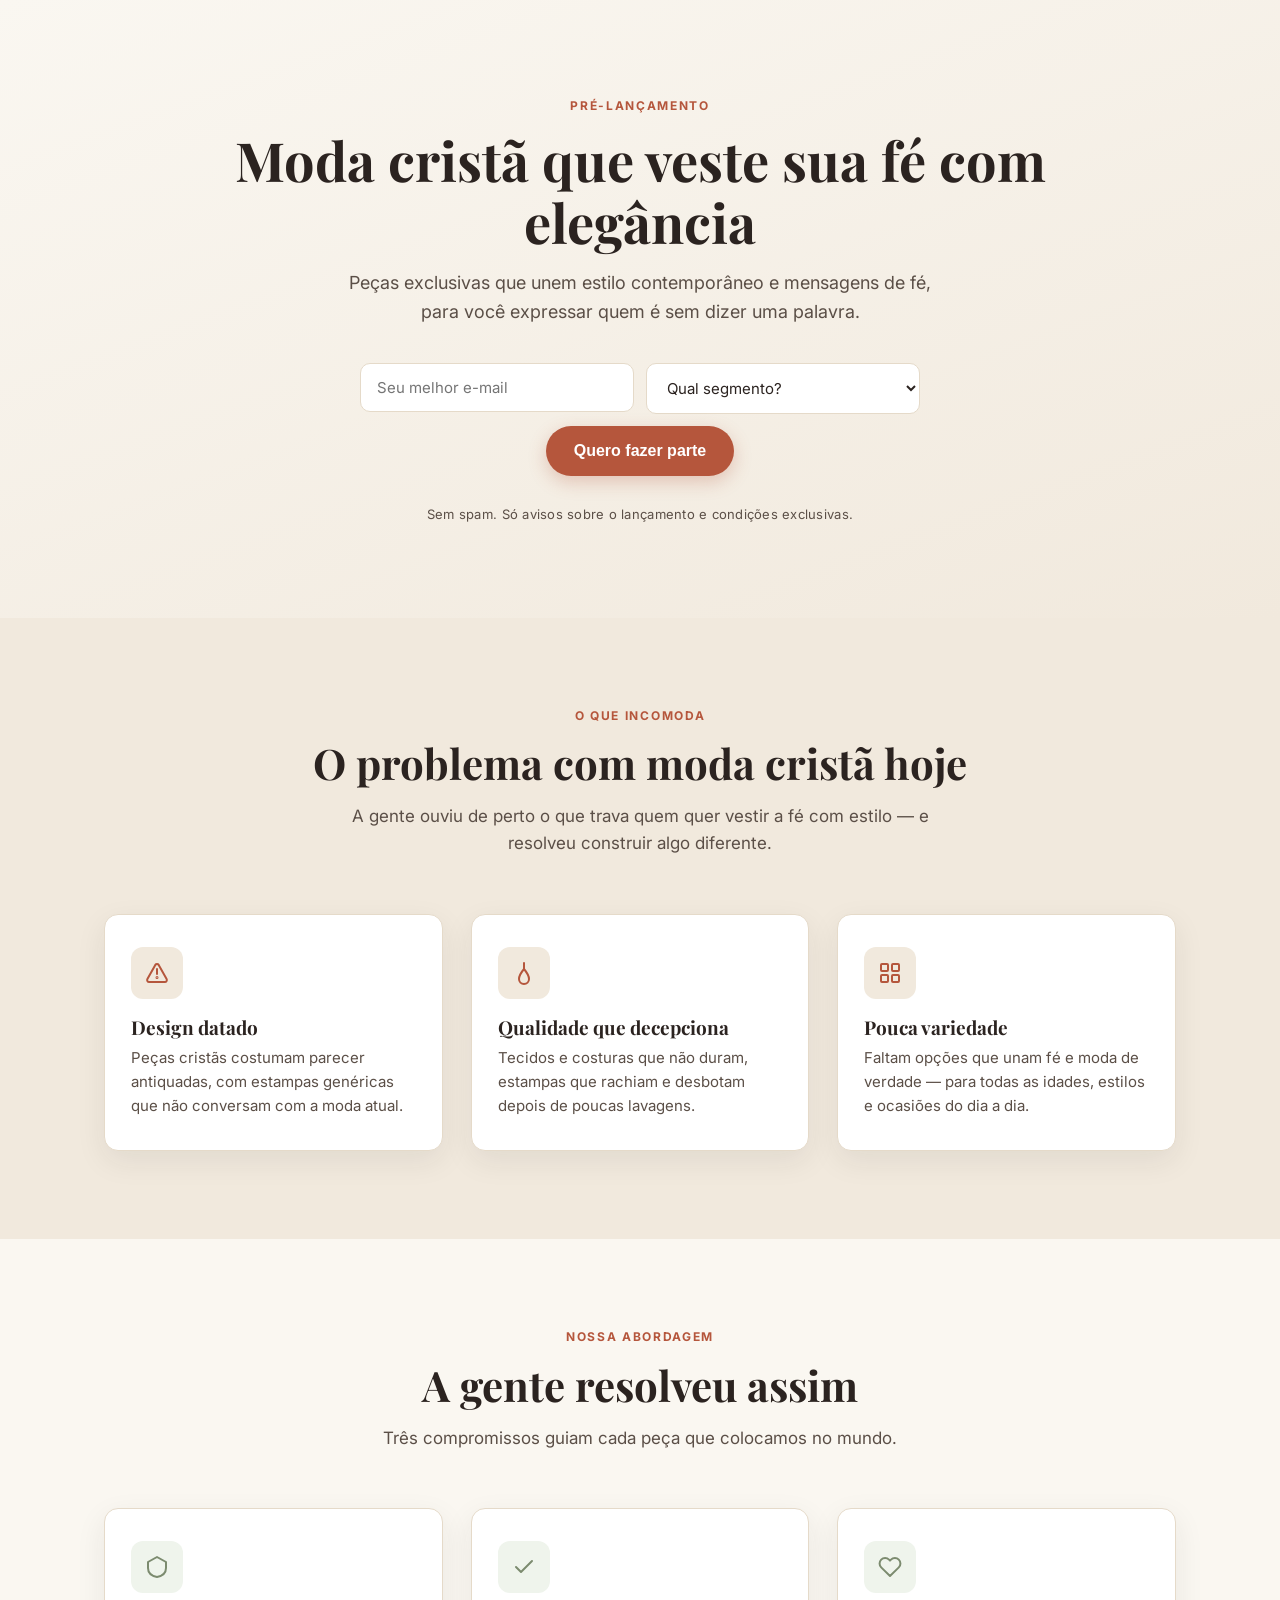
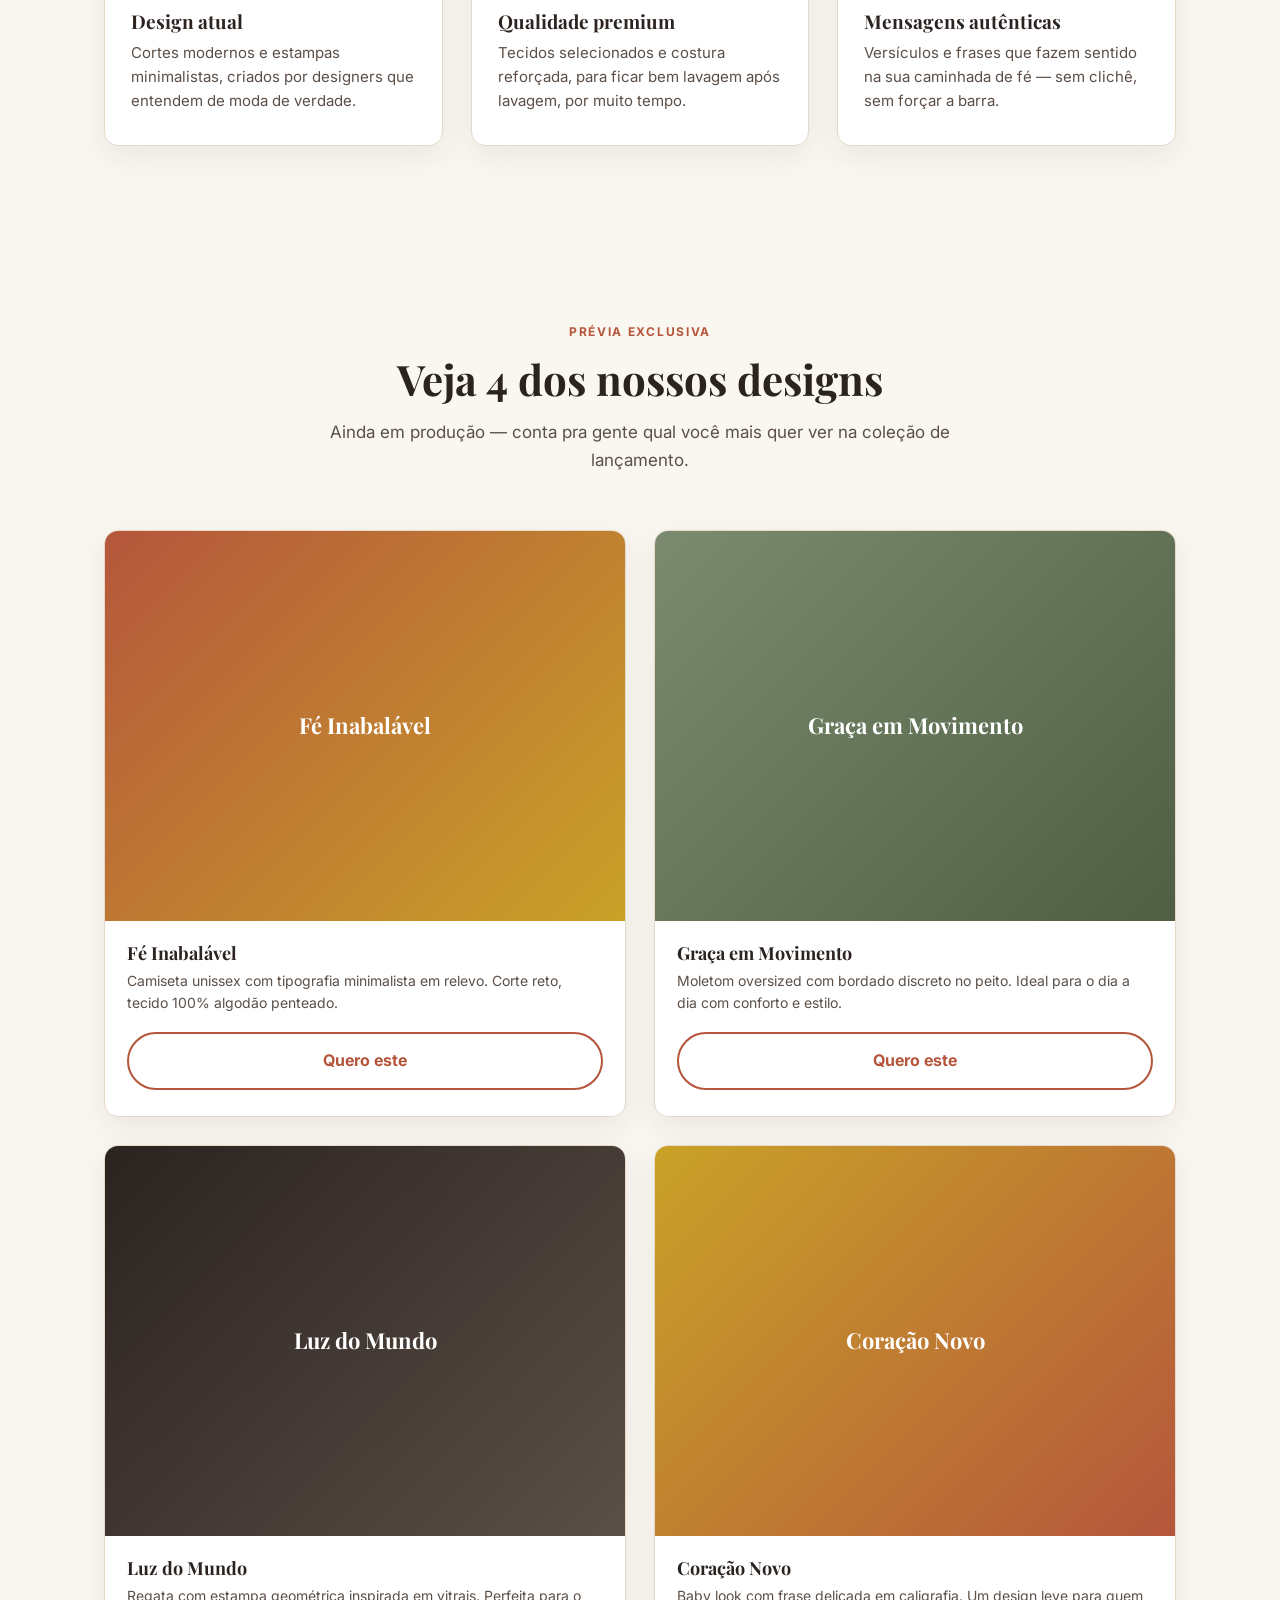
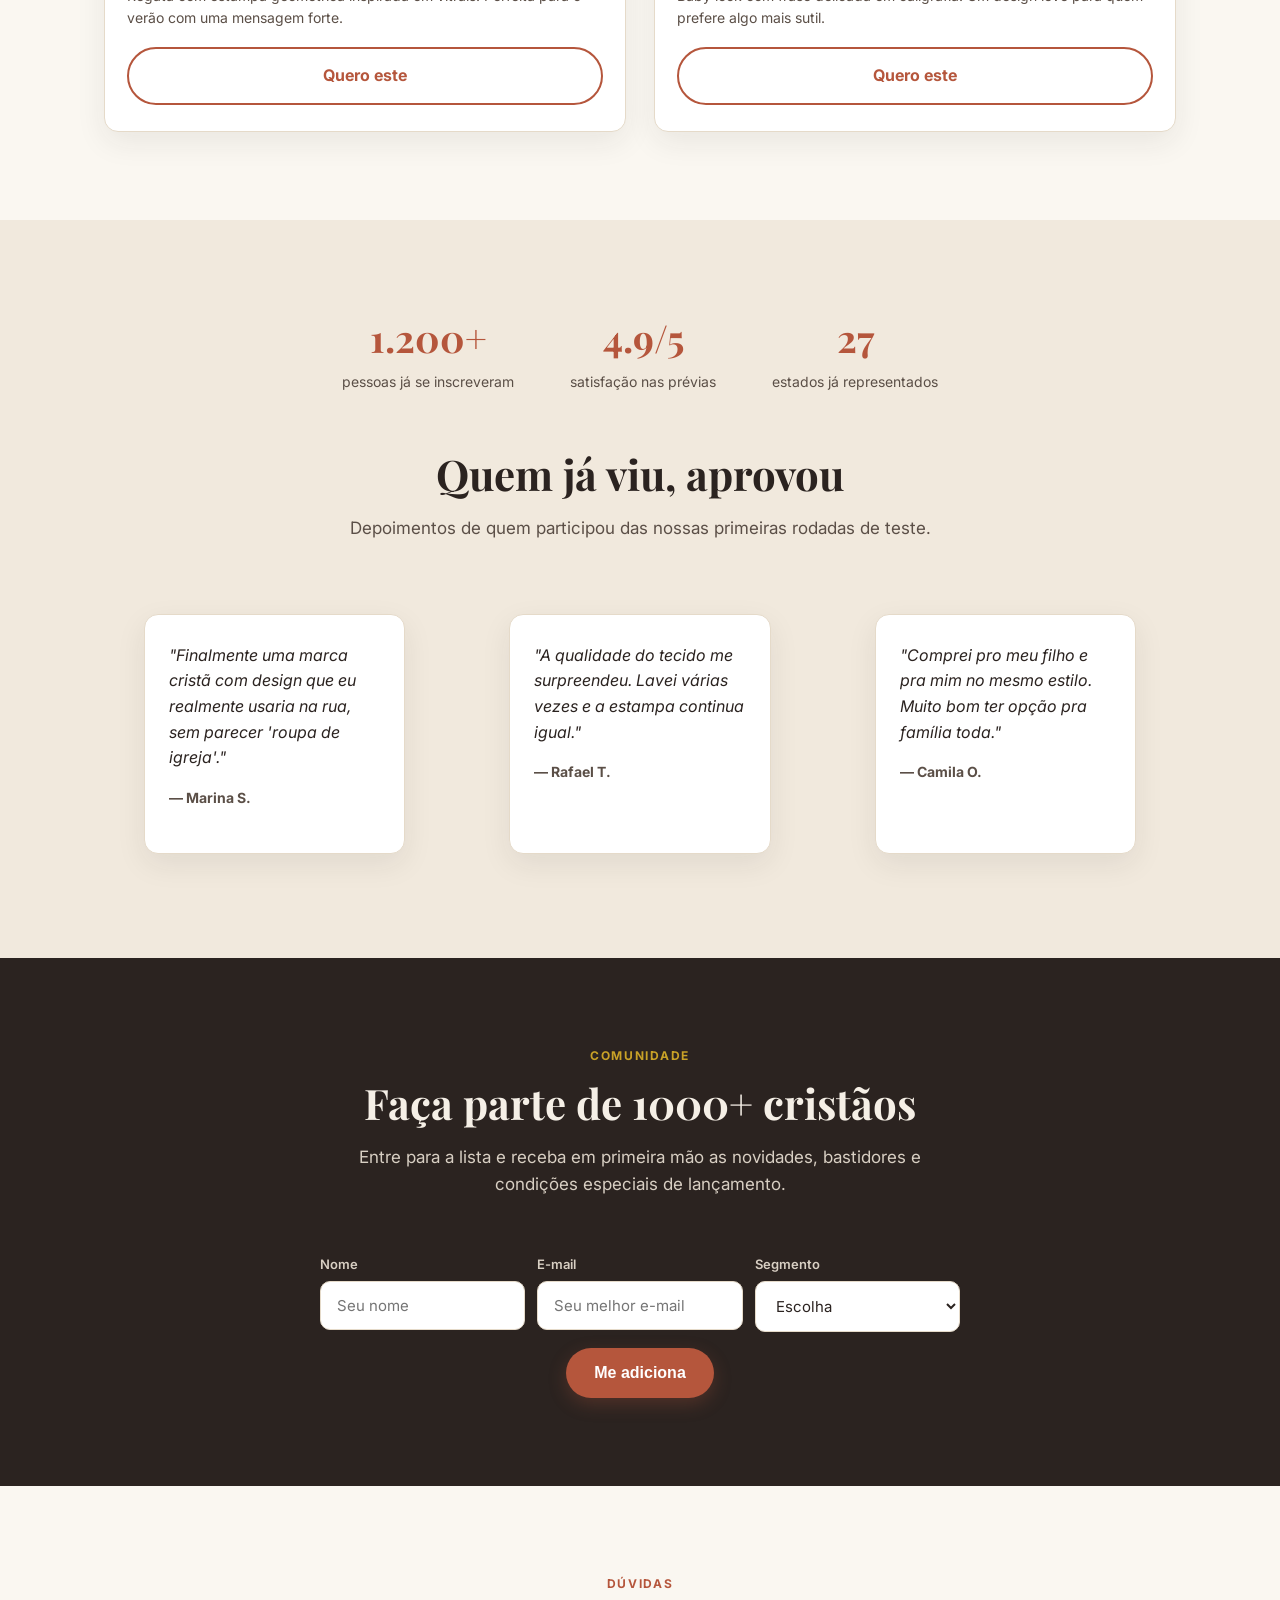
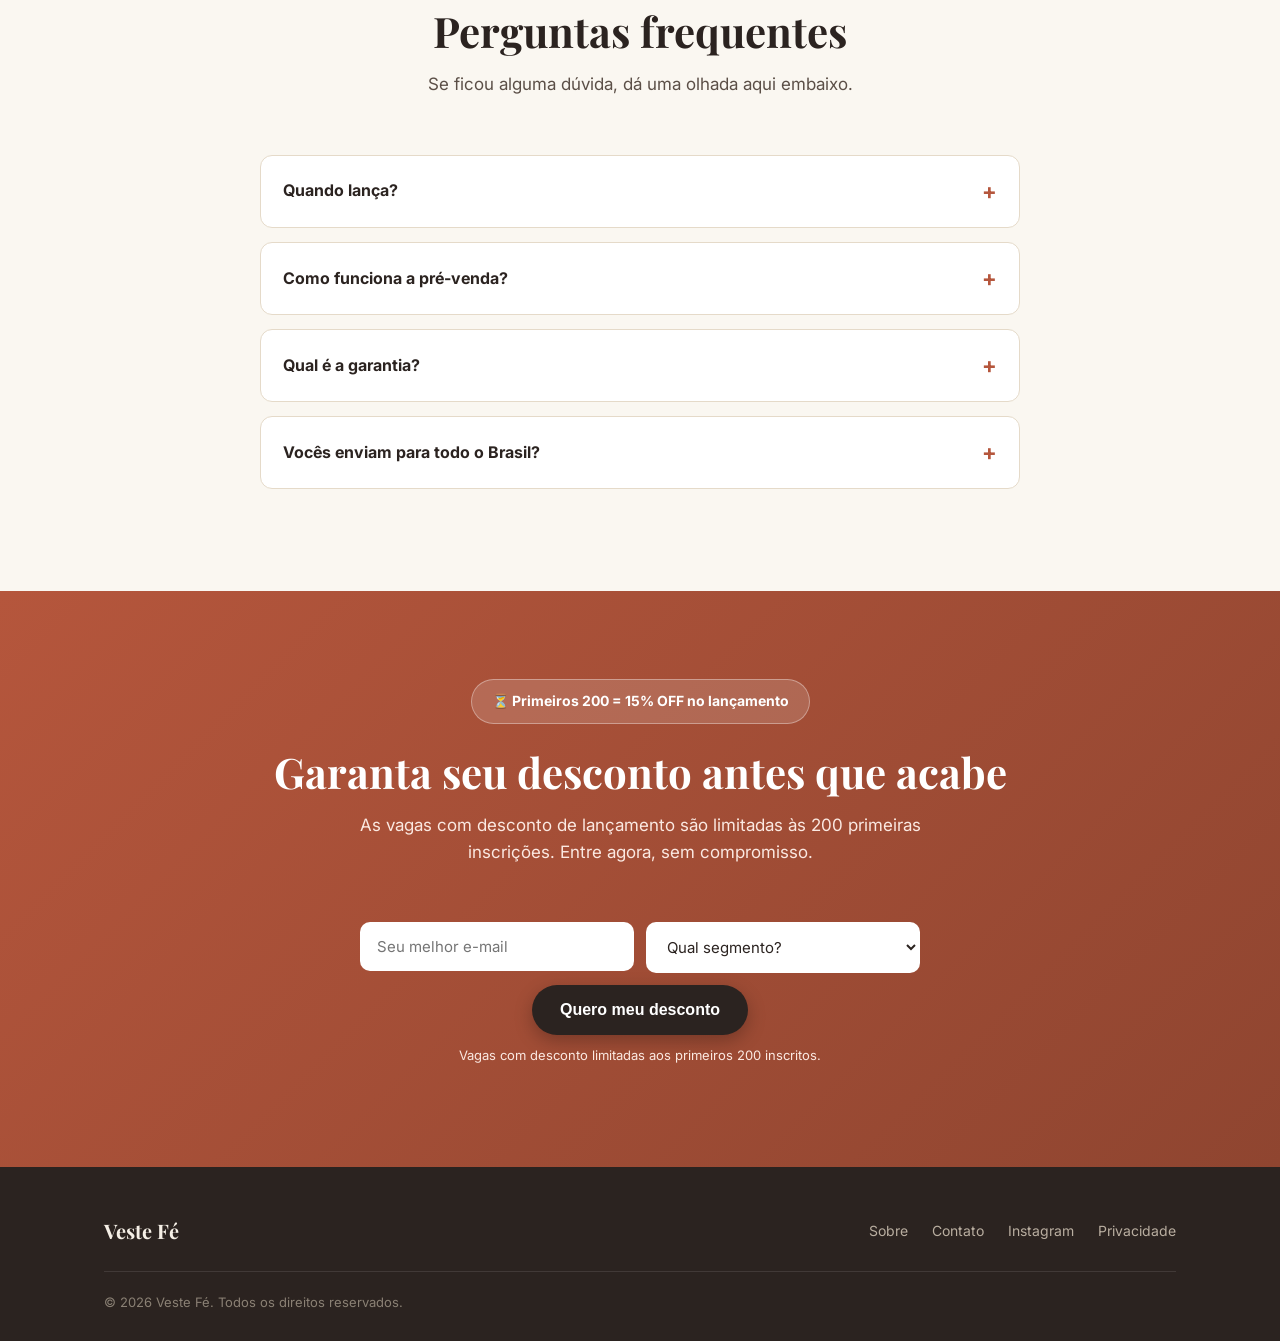
==== index.html @ 912d0153 "Add ecommerce landing page for Christian fashion brand Single-file HTML landing page (hero, problem/" ====
<!DOCTYPE html>
<html lang="pt-BR">
<head>
<meta charset="UTF-8">
<meta name="viewport" content="width=device-width, initial-scale=1.0">
<title>Veste Fé — Moda Cristã com Estilo</title>
<meta name="description" content="Peças exclusivas que unem estilo contemporâneo e mensagens de fé. Inscreva-se e ganhe 15% OFF no lançamento.">
<link rel="preconnect" href="https://fonts.googleapis.com">
<link rel="preconnect" href="https://fonts.gstatic.com" crossorigin>
<link href="https://fonts.googleapis.com/css2?family=Playfair+Display:wght@600;700;800&family=Inter:wght@400;500;600;700&display=swap" rel="stylesheet">
<style>
  :root{
    --color-bg:#FAF7F1;
    --color-bg-alt:#F1E9DD;
    --color-primary:#B5563C;
    --color-primary-dark:#8F4530;
    --color-dark:#2B2320;
    --color-dark-soft:#5B4F47;
    --color-gold:#C9A227;
    --color-sage:#7C8B6F;
    --color-white:#FFFFFF;
    --color-border:#E5DAC9;
    --font-heading:'Playfair Display', Georgia, serif;
    --font-body:'Inter', -apple-system, BlinkMacSystemFont, sans-serif;
    --radius:14px;
    --shadow:0 10px 30px rgba(43,35,32,0.08);
  }
  *{box-sizing:border-box;}
  html{scroll-behavior:smooth;}
  body{
    margin:0;
    font-family:var(--font-body);
    color:var(--color-dark);
    background:var(--color-bg);
    line-height:1.6;
    -webkit-font-smoothing:antialiased;
  }
  img{max-width:100%;display:block;}
  a{color:inherit;}
  .container{
    width:100%;
    max-width:1120px;
    margin:0 auto;
    padding:0 24px;
  }
  section{padding:88px 0;}
  h1,h2,h3{font-family:var(--font-heading);line-height:1.15;margin:0 0 16px;color:var(--color-dark);}
  h2{font-size:clamp(28px,4vw,42px);text-align:center;}
  .eyebrow{
    display:inline-block;
    text-transform:uppercase;
    letter-spacing:.14em;
    font-size:12px;
    font-weight:700;
    color:var(--color-primary);
    margin-bottom:14px;
  }
  .section-intro{
    max-width:640px;
    margin:0 auto 56px;
    text-align:center;
    color:var(--color-dark-soft);
    font-size:17px;
  }
  .btn{
    display:inline-flex;
    align-items:center;
    justify-content:center;
    gap:8px;
    background:var(--color-primary);
    color:var(--color-white);
    font-weight:700;
    font-size:16px;
    padding:16px 28px;
    border:none;
    border-radius:999px;
    cursor:pointer;
    text-decoration:none;
    transition:transform .15s ease, background .15s ease, box-shadow .15s ease;
    box-shadow:0 6px 18px rgba(181,86,60,.28);
  }
  .btn:hover{background:var(--color-primary-dark);transform:translateY(-1px);}
  .btn:focus-visible{outline:3px solid var(--color-gold);outline-offset:2px;}
  .btn-secondary{
    background:transparent;
    color:var(--color-primary);
    border:2px solid var(--color-primary);
    box-shadow:none;
    padding:14px 26px;
  }
  .btn-secondary:hover{background:var(--color-primary);color:#fff;}
  .btn-block{width:100%;}

  /* -------- Forms -------- */
  .stack-form{
    display:flex;
    flex-wrap:wrap;
    gap:12px;
    max-width:560px;
  }
  .stack-form.form-3{max-width:640px;}
  .field{
    flex:1 1 180px;
    display:flex;
    flex-direction:column;
    gap:6px;
    text-align:left;
  }
  label{font-size:13px;font-weight:600;color:var(--color-dark-soft);}
  input[type="email"],
  input[type="text"],
  select{
    width:100%;
    padding:14px 16px;
    border-radius:10px;
    border:1.5px solid var(--color-border);
    background:var(--color-white);
    font-family:var(--font-body);
    font-size:15px;
    color:var(--color-dark);
  }
  input:focus,select:focus{
    outline:none;
    border-color:var(--color-primary);
    box-shadow:0 0 0 3px rgba(181,86,60,.15);
  }
  .form-note{
    font-size:13px;
    color:var(--color-dark-soft);
    margin-top:10px;
  }
  .form-success{
    display:none;
    background:#EFF4EC;
    border:1.5px solid var(--color-sage);
    color:#3F5236;
    padding:16px 18px;
    border-radius:10px;
    font-weight:600;
  }
  .form-error{
    display:none;
    background:#FBEAEA;
    border:1.5px solid #C96B6B;
    color:#7A2E2E;
    padding:12px 16px;
    border-radius:10px;
    font-size:14px;
    margin-top:10px;
  }
  form.submitted .stack-form{display:none;}
  form.submitted .form-success{display:block;}

  /* -------- Hero -------- */
  .hero{
    background:linear-gradient(160deg,var(--color-bg) 0%,var(--color-bg-alt) 100%);
    padding:96px 0 80px;
    text-align:center;
  }
  .hero .eyebrow{display:block;}
  .hero h1{
    font-size:clamp(32px,5.5vw,54px);
    max-width:820px;
    margin-left:auto;
    margin-right:auto;
  }
  .hero p.sub{
    max-width:600px;
    margin:0 auto 36px;
    font-size:18px;
    color:var(--color-dark-soft);
  }
  .hero form{margin:0 auto;}
  .hero .stack-form{margin:0 auto;justify-content:center;}
  .hero-trust{
    margin-top:28px;
    font-size:13px;
    color:var(--color-dark-soft);
    letter-spacing:.02em;
  }

  /* -------- Problem / Solution cards -------- */
  .grid-3{
    display:grid;
    grid-template-columns:repeat(3,1fr);
    gap:28px;
  }
  .card{
    background:var(--color-white);
    border:1px solid var(--color-border);
    border-radius:var(--radius);
    padding:32px 26px;
    box-shadow:var(--shadow);
  }
  .card .icon{
    width:52px;height:52px;
    border-radius:12px;
    display:flex;align-items:center;justify-content:center;
    margin-bottom:18px;
    background:var(--color-bg-alt);
    color:var(--color-primary);
  }
  .solution .card .icon{background:#EFF4EC;color:var(--color-sage);}
  .card h3{font-size:19px;margin-bottom:8px;}
  .card p{margin:0;color:var(--color-dark-soft);font-size:15px;}
  .problem{background:var(--color-bg-alt);}

  /* -------- Design showcase -------- */
  .design-grid{
    display:grid;
    grid-template-columns:repeat(2,1fr);
    gap:28px;
  }
  .design-card{
    background:var(--color-white);
    border:1px solid var(--color-border);
    border-radius:var(--radius);
    overflow:hidden;
    box-shadow:var(--shadow);
    display:flex;
    flex-direction:column;
  }
  .design-thumb{
    aspect-ratio:4/3;
    display:flex;
    align-items:center;
    justify-content:center;
    background:linear-gradient(135deg,var(--color-primary) 0%,var(--color-gold) 100%);
    color:#fff;
    font-family:var(--font-heading);
    font-size:22px;
    font-weight:700;
    text-align:center;
    padding:20px;
  }
  .design-card:nth-child(2) .design-thumb{background:linear-gradient(135deg,var(--color-sage) 0%,#4E5F44 100%);}
  .design-card:nth-child(3) .design-thumb{background:linear-gradient(135deg,var(--color-dark) 0%,var(--color-dark-soft) 100%);}
  .design-card:nth-child(4) .design-thumb{background:linear-gradient(135deg,var(--color-gold) 0%,var(--color-primary) 100%);}
  .design-body{padding:22px 22px 26px;display:flex;flex-direction:column;flex:1;}
  .design-body h3{font-size:18px;margin-bottom:6px;}
  .design-body p{color:var(--color-dark-soft);font-size:14px;flex:1;margin:0 0 18px;}

  /* -------- Social proof -------- */
  .proof-stats{
    display:flex;
    justify-content:center;
    gap:56px;
    flex-wrap:wrap;
    margin-bottom:56px;
    text-align:center;
  }
  .proof-stats .stat-num{
    font-family:var(--font-heading);
    font-size:38px;
    font-weight:700;
    color:var(--color-primary);
    display:block;
  }
  .proof-stats .stat-label{font-size:14px;color:var(--color-dark-soft);}
  .testimonials{
    display:grid;
    grid-template-columns:repeat(3,1fr);
    gap:24px;
  }
  .testimonial{
    background:var(--color-white);
    border:1px solid var(--color-border);
    border-radius:var(--radius);
    padding:28px 24px;
    box-shadow:var(--shadow);
  }
  .testimonial p{font-style:italic;color:var(--color-dark);margin:0 0 16px;}
  .testimonial .author{font-size:14px;font-weight:700;color:var(--color-dark-soft);font-style:normal;}

  /* -------- Community CTA -------- */
  .community{
    background:var(--color-dark);
    color:#F5EFE6;
    text-align:center;
  }
  .community h2,.community .section-intro{color:#F5EFE6;}
  .community .section-intro{color:#D8CFC3;}
  .community label{color:#D8CFC3;}
  .community .form-note{color:#B9AEA0;}
  .community .stack-form{margin:0 auto;justify-content:center;}

  /* -------- FAQ -------- */
  .faq-list{max-width:760px;margin:0 auto;}
  details{
    background:var(--color-white);
    border:1px solid var(--color-border);
    border-radius:12px;
    padding:18px 22px;
    margin-bottom:14px;
  }
  summary{
    cursor:pointer;
    font-weight:700;
    font-size:16px;
    list-style:none;
    display:flex;
    justify-content:space-between;
    align-items:center;
  }
  summary::-webkit-details-marker{display:none;}
  summary::after{
    content:'+';
    font-size:22px;
    color:var(--color-primary);
    margin-left:12px;
  }
  details[open] summary::after{content:'–';}
  details p{margin:14px 0 0;color:var(--color-dark-soft);}

  /* -------- Final CTA -------- */
  .final-cta{
    background:linear-gradient(135deg,var(--color-primary) 0%,var(--color-primary-dark) 100%);
    color:#fff;
    text-align:center;
  }
  .final-cta h2{color:#fff;}
  .badge-urgency{
    display:inline-flex;
    align-items:center;
    gap:8px;
    background:rgba(255,255,255,.15);
    border:1px solid rgba(255,255,255,.35);
    padding:10px 20px;
    border-radius:999px;
    font-weight:700;
    font-size:14px;
    margin-bottom:24px;
  }
  .final-cta .section-intro{color:#FBE9E2;}
  .final-cta .stack-form{margin:0 auto;justify-content:center;}
  .final-cta label{color:#FBE9E2;}
  .final-cta input,.final-cta select{border:1.5px solid transparent;}
  .final-cta .btn{background:var(--color-dark);box-shadow:0 6px 18px rgba(0,0,0,.25);}
  .final-cta .btn:hover{background:#000;}
  .final-cta .form-note{color:#FBE9E2;}

  /* -------- Footer -------- */
  footer{
    background:var(--color-dark);
    color:#B9AEA0;
    padding:48px 0 28px;
    font-size:14px;
  }
  .footer-inner{
    display:flex;
    flex-wrap:wrap;
    justify-content:space-between;
    align-items:center;
    gap:20px;
    margin-bottom:24px;
  }
  .footer-brand{
    font-family:var(--font-heading);
    font-size:20px;
    font-weight:700;
    color:#F5EFE6;
  }
  .footer-links{
    display:flex;
    gap:24px;
    flex-wrap:wrap;
    list-style:none;
    padding:0;
    margin:0;
  }
  .footer-links a{text-decoration:none;color:#B9AEA0;}
  .footer-links a:hover{color:#F5EFE6;}
  .footer-bottom{
    border-top:1px solid rgba(255,255,255,.1);
    padding-top:20px;
    font-size:13px;
    color:#8A8074;
  }

  .visually-hidden{
    position:absolute;width:1px;height:1px;
    padding:0;margin:-1px;overflow:hidden;
    clip:rect(0,0,0,0);white-space:nowrap;border:0;
  }

  @media (max-width:860px){
    .grid-3{grid-template-columns:1fr;}
    .design-grid{grid-template-columns:1fr;}
    .testimonials{grid-template-columns:1fr;}
    .proof-stats{gap:32px;}
    section{padding:64px 0;}
    .footer-inner{flex-direction:column;align-items:flex-start;}
  }
  @media (max-width:480px){
    .hero{padding:72px 0 56px;}
    .stack-form{flex-direction:column;}
    .field{flex:1 1 100%;}
    .btn-block-mobile{width:100%;}
  }
</style>
</head>
<body>

<!-- ============ HERO ============ -->
<header class="hero">
  <div class="container">
    <span class="eyebrow">Pré-lançamento</span>
    <h1>Moda cristã que veste sua fé com elegância</h1>
    <p class="sub">Peças exclusivas que unem estilo contemporâneo e mensagens de fé, para você expressar quem é sem dizer uma palavra.</p>

    <form id="form-hero" class="signup-form" data-form-name="hero">
      <div class="stack-form">
        <div class="field">
          <label for="hero-email" class="visually-hidden">Seu melhor e-mail</label>
          <input id="hero-email" name="email" type="email" placeholder="Seu melhor e-mail" required autocomplete="email">
        </div>
        <div class="field">
          <label for="hero-segment" class="visually-hidden">Qual segmento te interessa?</label>
          <select id="hero-segment" name="segmento" required>
            <option value="" disabled selected>Qual segmento?</option>
            <option value="feminino">Feminino</option>
            <option value="masculino">Masculino</option>
            <option value="infantil">Infantil</option>
            <option value="unissex">Unissex</option>
          </select>
        </div>
        <button type="submit" class="btn">Quero fazer parte</button>
      </div>
      <div class="form-success" role="status">Prontinho! Você já está na lista. 🙏</div>
      <div class="form-error" role="alert">Não conseguimos enviar agora. Tenta de novo em instantes.</div>
    </form>
    <p class="hero-trust">Sem spam. Só avisos sobre o lançamento e condições exclusivas.</p>
  </div>
</header>

<!-- ============ PROBLEM ============ -->
<section class="problem" id="problema">
  <div class="container">
    <span class="eyebrow" style="display:block;text-align:center;">O que incomoda</span>
    <h2>O problema com moda cristã hoje</h2>
    <p class="section-intro">A gente ouviu de perto o que trava quem quer vestir a fé com estilo — e resolveu construir algo diferente.</p>

    <div class="grid-3">
      <div class="card">
        <div class="icon" aria-hidden="true">
          <svg width="24" height="24" viewBox="0 0 24 24" fill="none" stroke="currentColor" stroke-width="2" stroke-linecap="round"><path d="M12 8v5"/><circle cx="12" cy="16.5" r=".5"/><path d="M10.3 3.9 2.4 18a2 2 0 0 0 1.7 3h15.8a2 2 0 0 0 1.7-3L13.7 3.9a2 2 0 0 0-3.4 0Z"/></svg>
        </div>
        <h3>Design datado</h3>
        <p>Peças cristãs costumam parecer antiquadas, com estampas genéricas que não conversam com a moda atual.</p>
      </div>
      <div class="card">
        <div class="icon" aria-hidden="true">
          <svg width="24" height="24" viewBox="0 0 24 24" fill="none" stroke="currentColor" stroke-width="2" stroke-linecap="round"><path d="M12 2v6M12 8s5 6 5 10a5 5 0 0 1-10 0c0-4 5-10 5-10Z"/></svg>
        </div>
        <h3>Qualidade que decepciona</h3>
        <p>Tecidos e costuras que não duram, estampas que rachiam e desbotam depois de poucas lavagens.</p>
      </div>
      <div class="card">
        <div class="icon" aria-hidden="true">
          <svg width="24" height="24" viewBox="0 0 24 24" fill="none" stroke="currentColor" stroke-width="2" stroke-linecap="round"><rect x="3" y="3" width="7" height="7" rx="1"/><rect x="14" y="3" width="7" height="7" rx="1"/><rect x="3" y="14" width="7" height="7" rx="1"/><rect x="14" y="14" width="7" height="7" rx="1"/></svg>
        </div>
        <h3>Pouca variedade</h3>
        <p>Faltam opções que unam fé e moda de verdade — para todas as idades, estilos e ocasiões do dia a dia.</p>
      </div>
    </div>
  </div>
</section>

<!-- ============ SOLUTION ============ -->
<section class="solution" id="solucao">
  <div class="container">
    <span class="eyebrow" style="display:block;text-align:center;">Nossa abordagem</span>
    <h2>A gente resolveu assim</h2>
    <p class="section-intro">Três compromissos guiam cada peça que colocamos no mundo.</p>

    <div class="grid-3">
      <div class="card">
        <div class="icon" aria-hidden="true">
          <svg width="24" height="24" viewBox="0 0 24 24" fill="none" stroke="currentColor" stroke-width="2" stroke-linecap="round" stroke-linejoin="round"><path d="M12 2 3 7v6c0 5 4 8 9 9 5-1 9-4 9-9V7l-9-5Z"/></svg>
        </div>
        <h3>Design atual</h3>
        <p>Cortes modernos e estampas minimalistas, criados por designers que entendem de moda de verdade.</p>
      </div>
      <div class="card">
        <div class="icon" aria-hidden="true">
          <svg width="24" height="24" viewBox="0 0 24 24" fill="none" stroke="currentColor" stroke-width="2" stroke-linecap="round" stroke-linejoin="round"><path d="M20 6 9 17l-5-5"/></svg>
        </div>
        <h3>Qualidade premium</h3>
        <p>Tecidos selecionados e costura reforçada, para ficar bem lavagem após lavagem, por muito tempo.</p>
      </div>
      <div class="card">
        <div class="icon" aria-hidden="true">
          <svg width="24" height="24" viewBox="0 0 24 24" fill="none" stroke="currentColor" stroke-width="2" stroke-linecap="round" stroke-linejoin="round"><path d="M20.8 4.6a5.5 5.5 0 0 0-7.8 0L12 5.6l-1-1a5.5 5.5 0 1 0-7.8 7.8l1 1L12 21l7.8-7.6 1-1a5.5 5.5 0 0 0 0-7.8Z"/></svg>
        </div>
        <h3>Mensagens autênticas</h3>
        <p>Versículos e frases que fazem sentido na sua caminhada de fé — sem clichê, sem forçar a barra.</p>
      </div>
    </div>
  </div>
</section>

<!-- ============ DESIGN SHOWCASE ============ -->
<section id="designs">
  <div class="container">
    <span class="eyebrow" style="display:block;text-align:center;">Prévia exclusiva</span>
    <h2>Veja 4 dos nossos designs</h2>
    <p class="section-intro">Ainda em produção — conta pra gente qual você mais quer ver na coleção de lançamento.</p>

    <div class="design-grid">
      <article class="design-card">
        <div class="design-thumb" role="img" aria-label="Prévia do design Fé Inabalável, camiseta com tipografia minimalista">Fé Inabalável</div>
        <div class="design-body">
          <h3>Fé Inabalável</h3>
          <p>Camiseta unissex com tipografia minimalista em relevo. Corte reto, tecido 100% algodão penteado.</p>
          <a href="#final-cta" class="btn btn-secondary">Quero este</a>
        </div>
      </article>
      <article class="design-card">
        <div class="design-thumb" role="img" aria-label="Prévia do design Graça em Movimento, moletom com bordado discreto">Graça em Movimento</div>
        <div class="design-body">
          <h3>Graça em Movimento</h3>
          <p>Moletom oversized com bordado discreto no peito. Ideal para o dia a dia com conforto e estilo.</p>
          <a href="#final-cta" class="btn btn-secondary">Quero este</a>
        </div>
      </article>
      <article class="design-card">
        <div class="design-thumb" role="img" aria-label="Prévia do design Luz do Mundo, regata com estampa geométrica">Luz do Mundo</div>
        <div class="design-body">
          <h3>Luz do Mundo</h3>
          <p>Regata com estampa geométrica inspirada em vitrais. Perfeita para o verão com uma mensagem forte.</p>
          <a href="#final-cta" class="btn btn-secondary">Quero este</a>
        </div>
      </article>
      <article class="design-card">
        <div class="design-thumb" role="img" aria-label="Prévia do design Coração Novo, baby look com frase delicada">Coração Novo</div>
        <div class="design-body">
          <h3>Coração Novo</h3>
          <p>Baby look com frase delicada em caligrafia. Um design leve para quem prefere algo mais sutil.</p>
          <a href="#final-cta" class="btn btn-secondary">Quero este</a>
        </div>
      </article>
    </div>
  </div>
</section>

<!-- ============ SOCIAL PROOF ============ -->
<section class="problem" id="comunidade-prova">
  <div class="container">
    <div class="proof-stats">
      <div>
        <span class="stat-num">1.200+</span>
        <span class="stat-label">pessoas já se inscreveram</span>
      </div>
      <div>
        <span class="stat-num">4.9/5</span>
        <span class="stat-label">satisfação nas prévias</span>
      </div>
      <div>
        <span class="stat-num">27</span>
        <span class="stat-label">estados já representados</span>
      </div>
    </div>

    <h2>Quem já viu, aprovou</h2>
    <p class="section-intro">Depoimentos de quem participou das nossas primeiras rodadas de teste.</p>

    <div class="testimonials">
      <blockquote class="testimonial">
        <p>"Finalmente uma marca cristã com design que eu realmente usaria na rua, sem parecer 'roupa de igreja'."</p>
        <p class="author">— Marina S.</p>
      </blockquote>
      <blockquote class="testimonial">
        <p>"A qualidade do tecido me surpreendeu. Lavei várias vezes e a estampa continua igual."</p>
        <p class="author">— Rafael T.</p>
      </blockquote>
      <blockquote class="testimonial">
        <p>"Comprei pro meu filho e pra mim no mesmo estilo. Muito bom ter opção pra família toda."</p>
        <p class="author">— Camila O.</p>
      </blockquote>
    </div>
  </div>
</section>

<!-- ============ COMMUNITY CTA ============ -->
<section class="community" id="comunidade">
  <div class="container">
    <span class="eyebrow" style="color:var(--color-gold);display:block;">Comunidade</span>
    <h2>Faça parte de 1000+ cristãos</h2>
    <p class="section-intro">Entre para a lista e receba em primeira mão as novidades, bastidores e condições especiais de lançamento.</p>

    <form id="form-community" class="signup-form" data-form-name="community">
      <div class="stack-form form-3">
        <div class="field">
          <label for="community-name">Nome</label>
          <input id="community-name" name="nome" type="text" placeholder="Seu nome" required autocomplete="name">
        </div>
        <div class="field">
          <label for="community-email">E-mail</label>
          <input id="community-email" name="email" type="email" placeholder="Seu melhor e-mail" required autocomplete="email">
        </div>
        <div class="field">
          <label for="community-segment">Segmento</label>
          <select id="community-segment" name="segmento" required>
            <option value="" disabled selected>Escolha</option>
            <option value="feminino">Feminino</option>
            <option value="masculino">Masculino</option>
            <option value="infantil">Infantil</option>
            <option value="unissex">Unissex</option>
          </select>
        </div>
      </div>
      <div style="margin-top:16px;">
        <button type="submit" class="btn">Me adiciona</button>
      </div>
      <div class="form-success" role="status">Feito! Bem-vindo(a) à comunidade. 🙏</div>
      <div class="form-error" role="alert">Não conseguimos enviar agora. Tenta de novo em instantes.</div>
    </form>
  </div>
</section>

<!-- ============ FAQ ============ -->
<section id="faq">
  <div class="container">
    <span class="eyebrow" style="display:block;text-align:center;">Dúvidas</span>
    <h2>Perguntas frequentes</h2>
    <p class="section-intro">Se ficou alguma dúvida, dá uma olhada aqui embaixo.</p>

    <div class="faq-list">
      <details>
        <summary>Quando lança?</summary>
        <p>A primeira coleção lança em breve. Quem estiver na lista de e-mail recebe a data exata em primeira mão, antes de qualquer anúncio público.</p>
      </details>
      <details>
        <summary>Como funciona a pré-venda?</summary>
        <p>Ao se inscrever, você garante acesso antecipado ao catálogo completo e pode reservar sua peça antes do lançamento oficial, com condições exclusivas.</p>
      </details>
      <details>
        <summary>Qual é a garantia?</summary>
        <p>Se a peça chegar com qualquer defeito de fabricação ou não servir, trocamos ou devolvemos seu dinheiro em até 30 dias após o recebimento.</p>
      </details>
      <details>
        <summary>Vocês enviam para todo o Brasil?</summary>
        <p>Sim! O envio é para todo o território nacional. Os prazos e valores de frete serão exibidos no checkout, calculados pelo seu CEP.</p>
      </details>
    </div>
  </div>
</section>

<!-- ============ FINAL CTA + URGÊNCIA ============ -->
<section class="final-cta" id="final-cta">
  <div class="container">
    <span class="badge-urgency">⏳ Primeiros 200 = 15% OFF no lançamento</span>
    <h2>Garanta seu desconto antes que acabe</h2>
    <p class="section-intro">As vagas com desconto de lançamento são limitadas às 200 primeiras inscrições. Entre agora, sem compromisso.</p>

    <form id="form-final" class="signup-form" data-form-name="final">
      <div class="stack-form">
        <div class="field">
          <label for="final-email" class="visually-hidden">Seu melhor e-mail</label>
          <input id="final-email" name="email" type="email" placeholder="Seu melhor e-mail" required autocomplete="email">
        </div>
        <div class="field">
          <label for="final-segment" class="visually-hidden">Qual segmento te interessa?</label>
          <select id="final-segment" name="segmento" required>
            <option value="" disabled selected>Qual segmento?</option>
            <option value="feminino">Feminino</option>
            <option value="masculino">Masculino</option>
            <option value="infantil">Infantil</option>
            <option value="unissex">Unissex</option>
          </select>
        </div>
        <button type="submit" class="btn">Quero meu desconto</button>
      </div>
      <div class="form-success" role="status">Inscrição confirmada! Seu desconto está garantido. 🙏</div>
      <div class="form-error" role="alert">Não conseguimos enviar agora. Tenta de novo em instantes.</div>
    </form>
    <p class="form-note">Vagas com desconto limitadas aos primeiros 200 inscritos.</p>
  </div>
</section>

<!-- ============ FOOTER ============ -->
<footer>
  <div class="container">
    <div class="footer-inner">
      <div class="footer-brand">Veste Fé</div>
      <ul class="footer-links">
        <li><a href="#sobre">Sobre</a></li>
        <li><a href="mailto:contato@vestefe.com.br">Contato</a></li>
        <li><a href="https://instagram.com/" target="_blank" rel="noopener noreferrer">Instagram</a></li>
        <li><a href="#privacidade">Privacidade</a></li>
      </ul>
    </div>
    <div class="footer-bottom">
      © 2026 Veste Fé. Todos os direitos reservados.
    </div>
  </div>
</footer>

<script>
  // Substitua pelo endpoint do seu formulário Formspree (ex: https://formspree.io/f/xxxxxxx)
  var FORM_ENDPOINT = 'https://formspree.io/f/your-form-id';

  document.querySelectorAll('.signup-form').forEach(function (form) {
    form.addEventListener('submit', function (e) {
      e.preventDefault();
      var errorBox = form.querySelector('.form-error');
      errorBox.style.display = 'none';

      var data = new FormData(form);

      fetch(FORM_ENDPOINT, {
        method: 'POST',
        body: data,
        headers: { 'Accept': 'application/json' }
      }).then(function (response) {
        if (response.ok) {
          form.classList.add('submitted');
        } else {
          errorBox.style.display = 'block';
        }
      }).catch(function () {
        errorBox.style.display = 'block';
      });
    });
  });
</script>

</body>
</html>
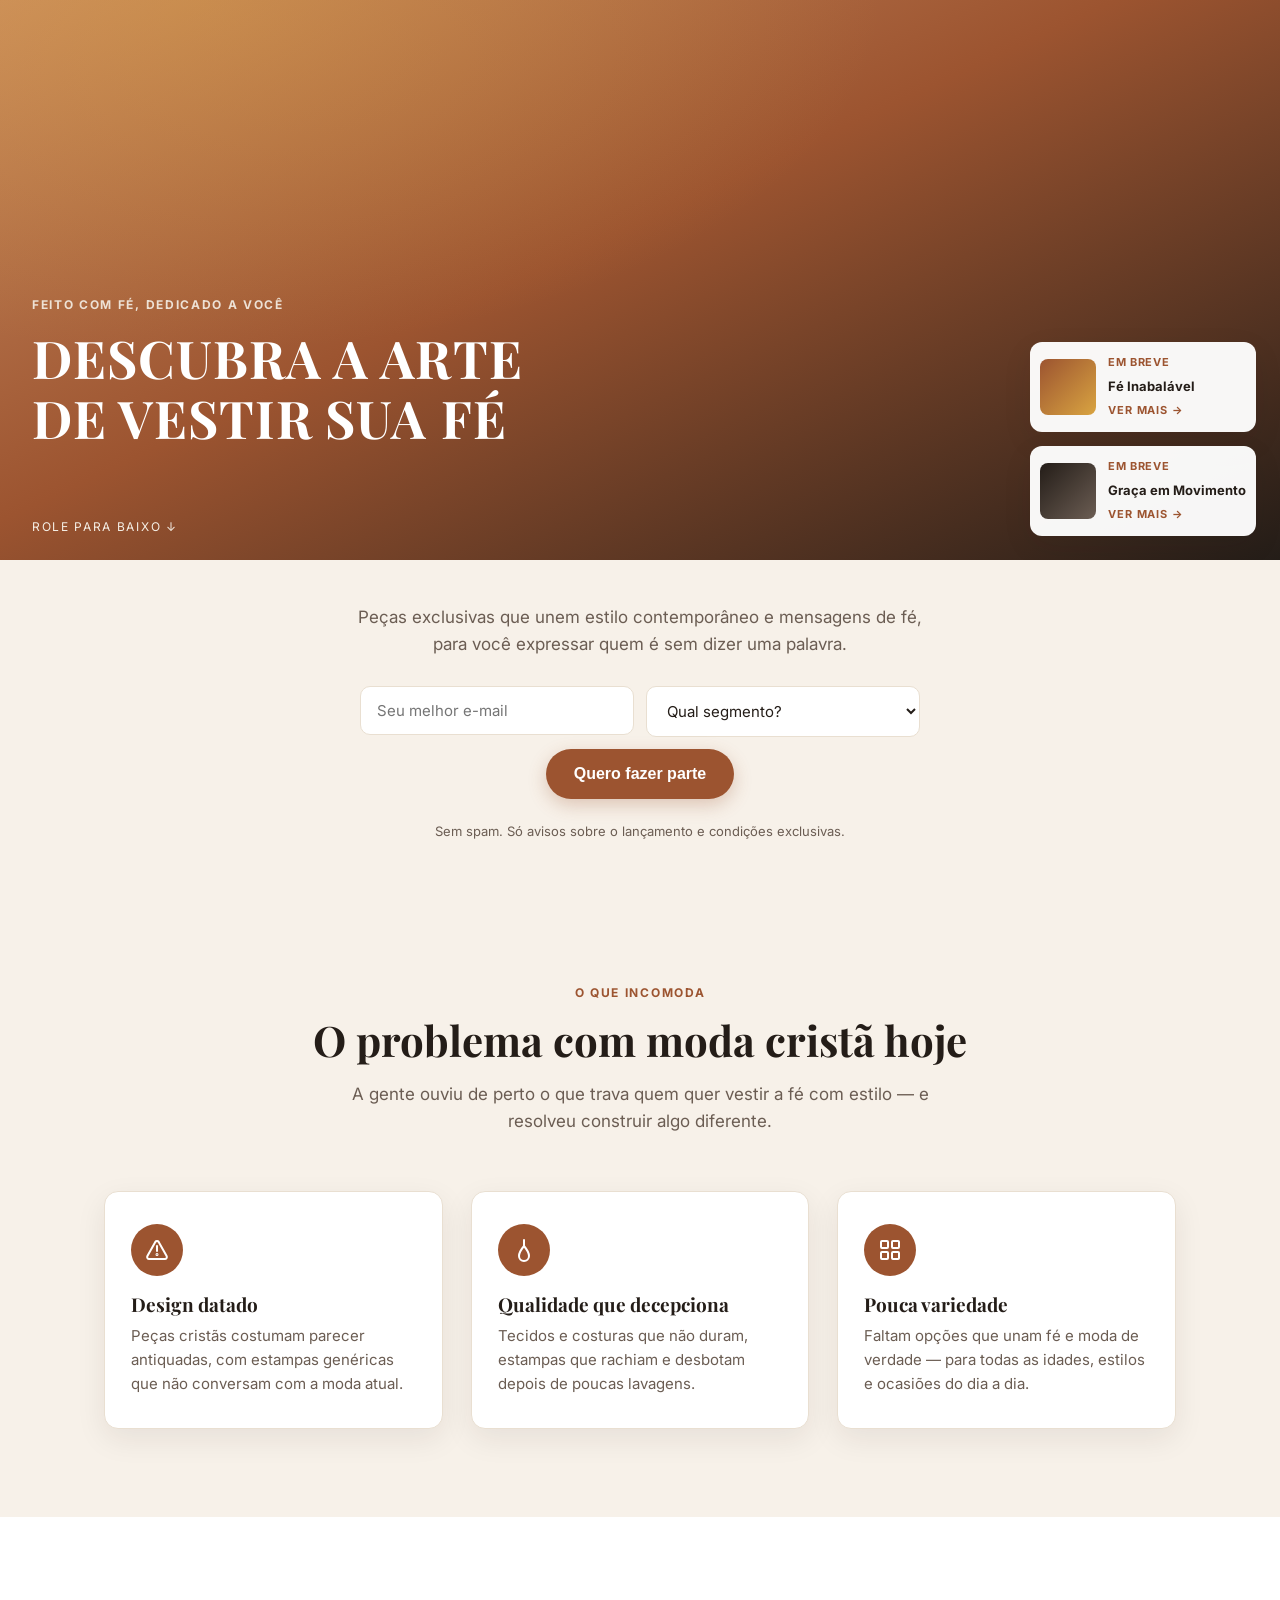
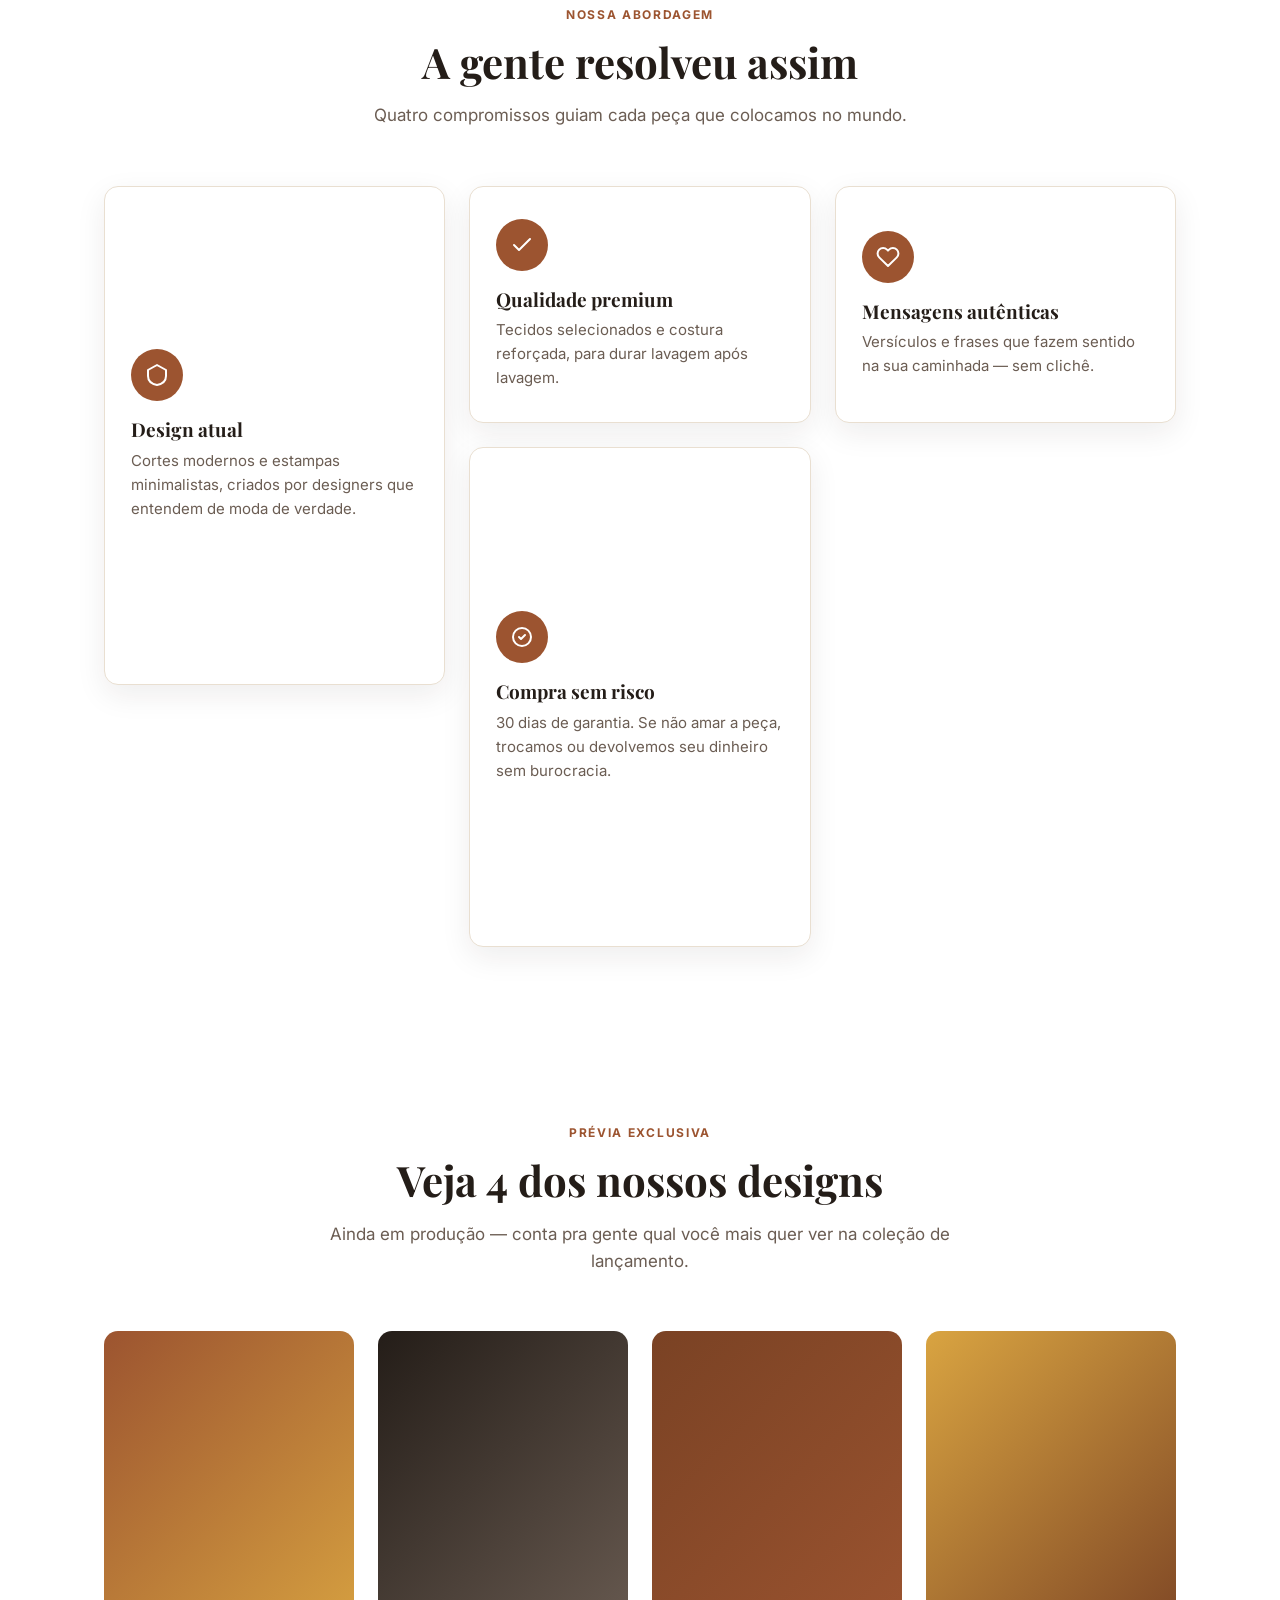
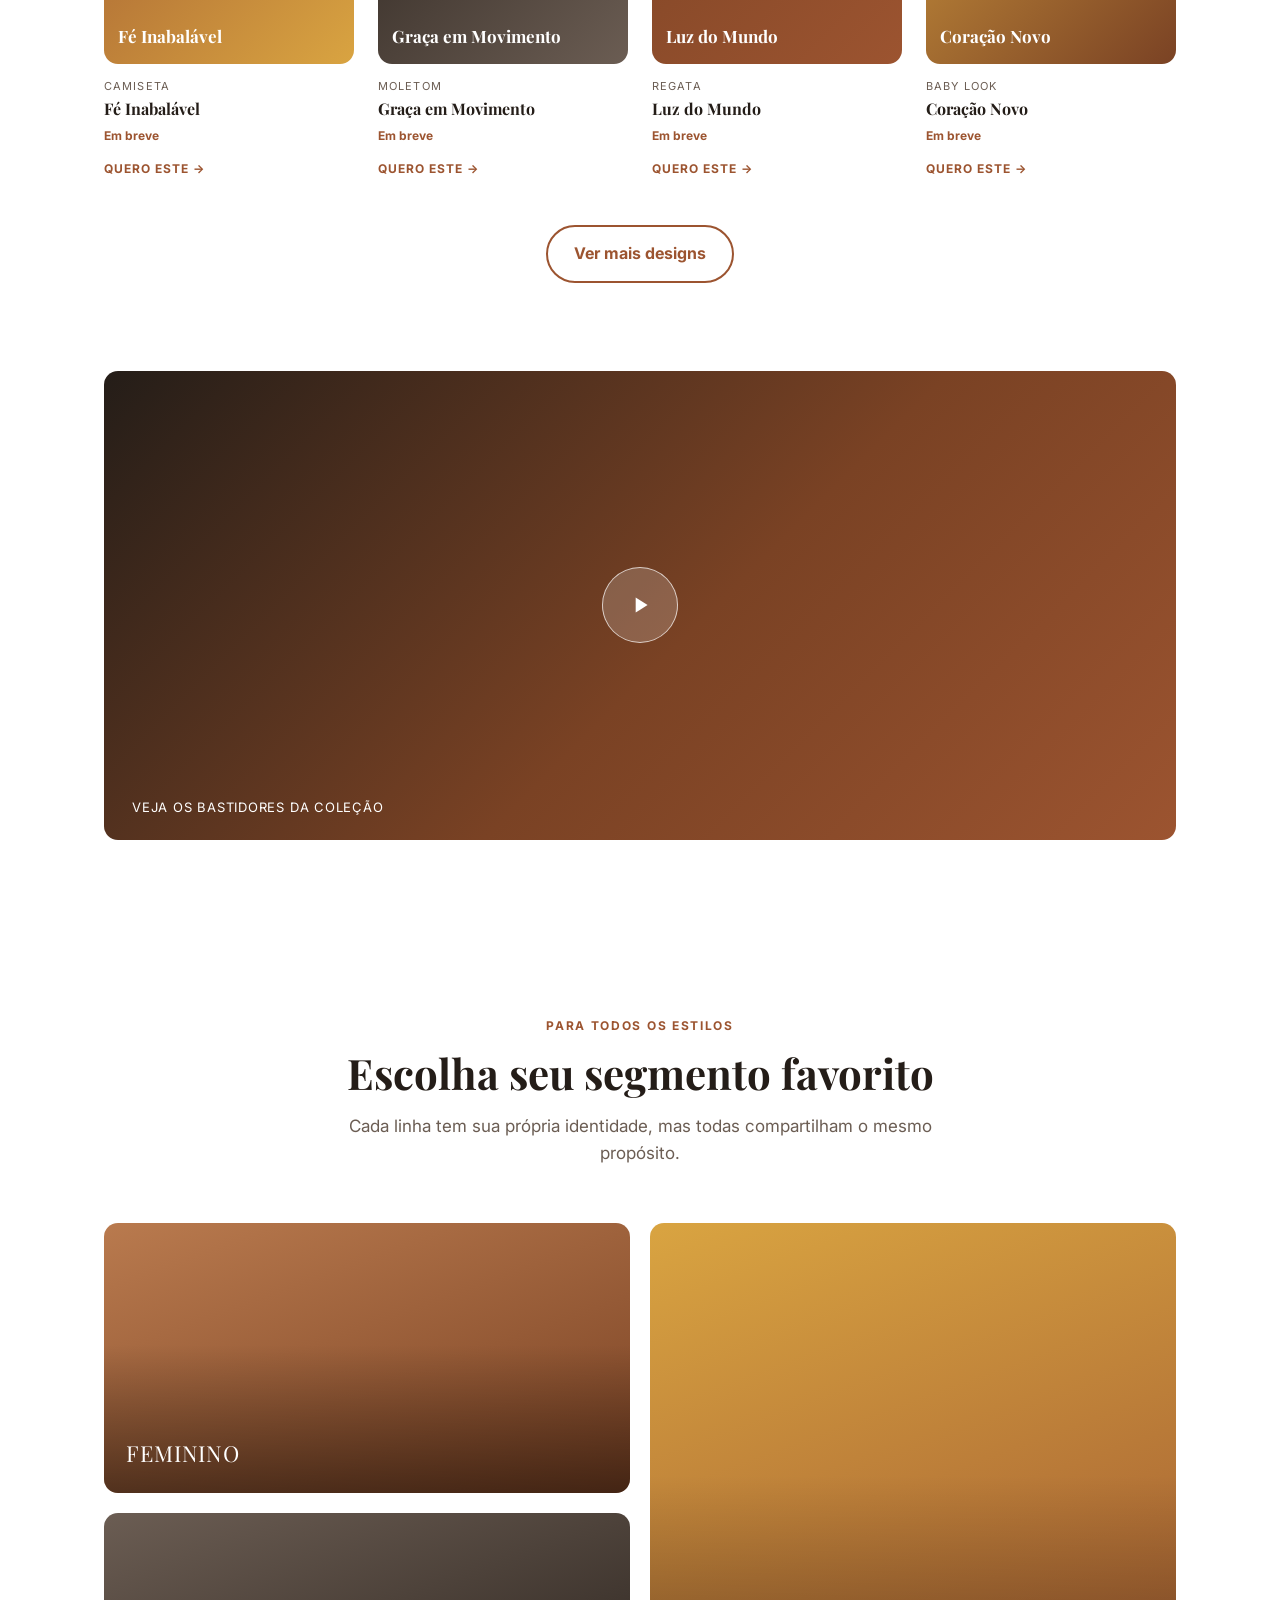
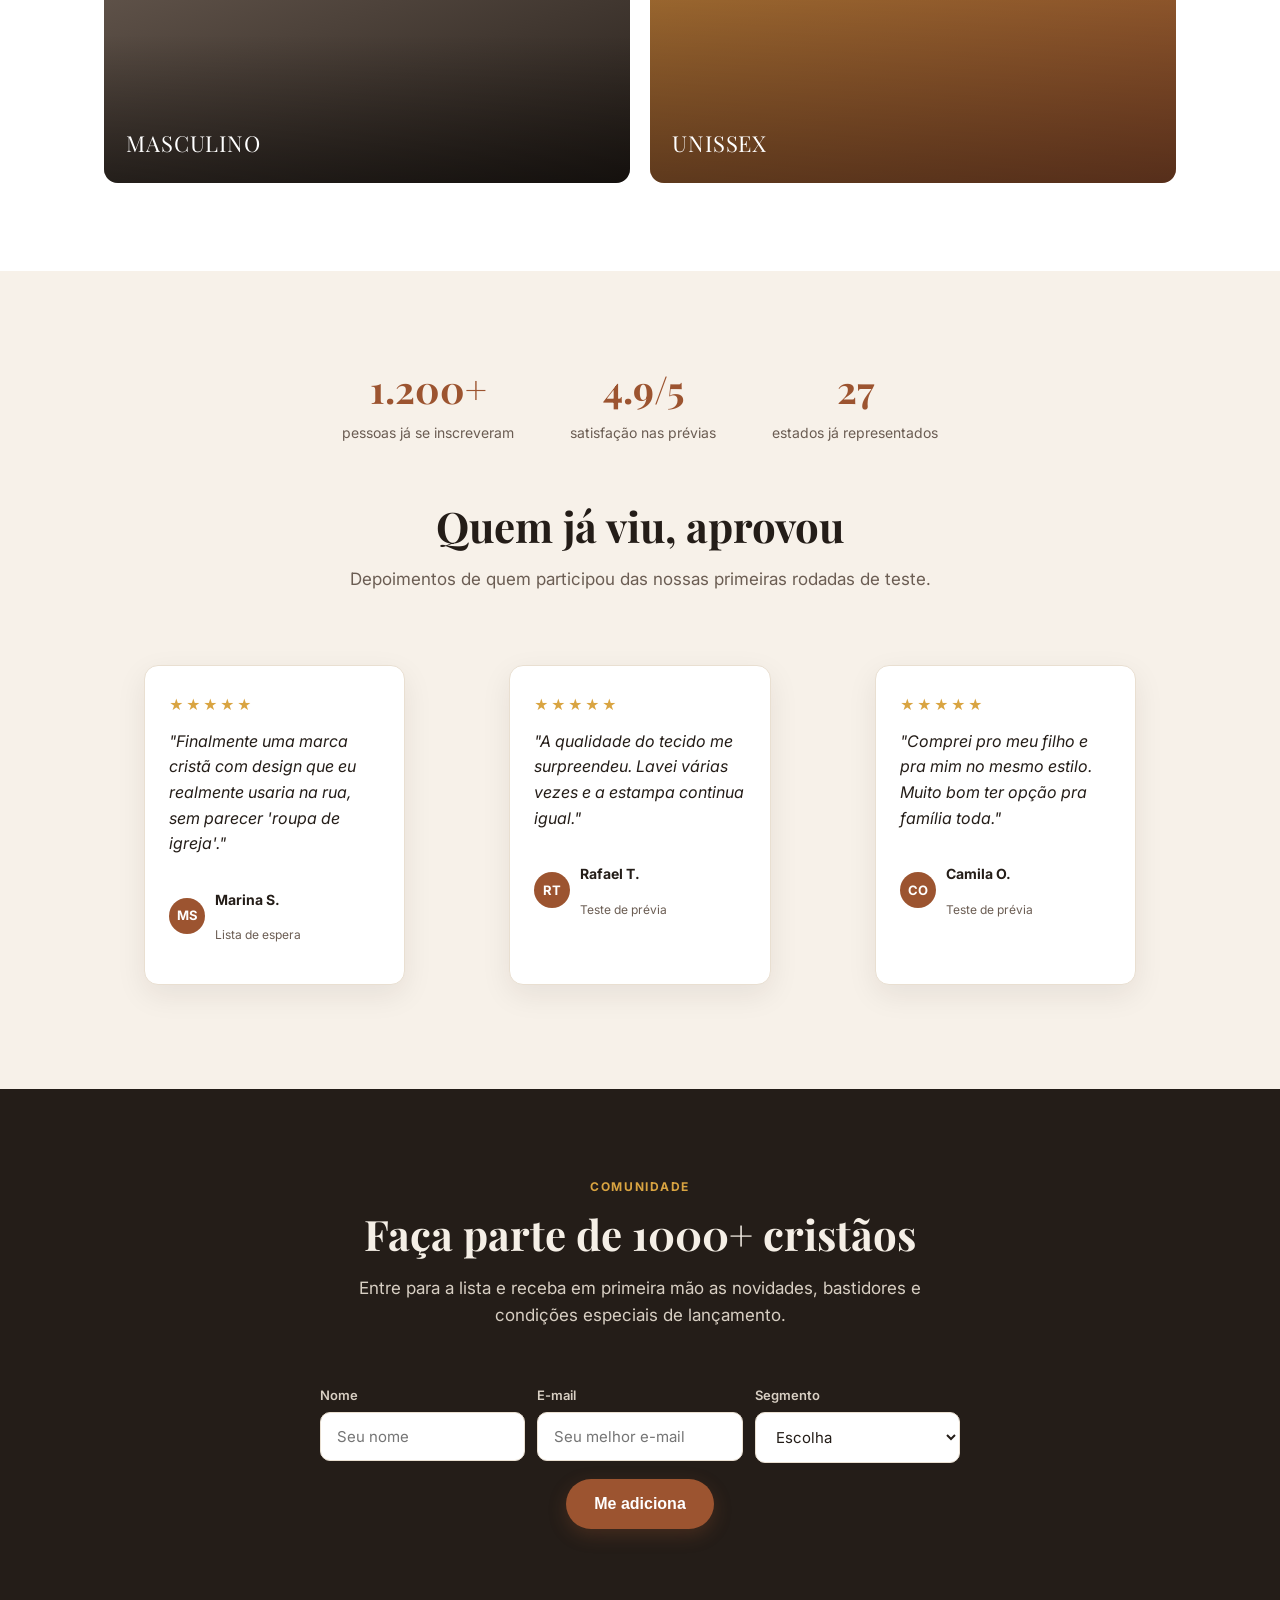
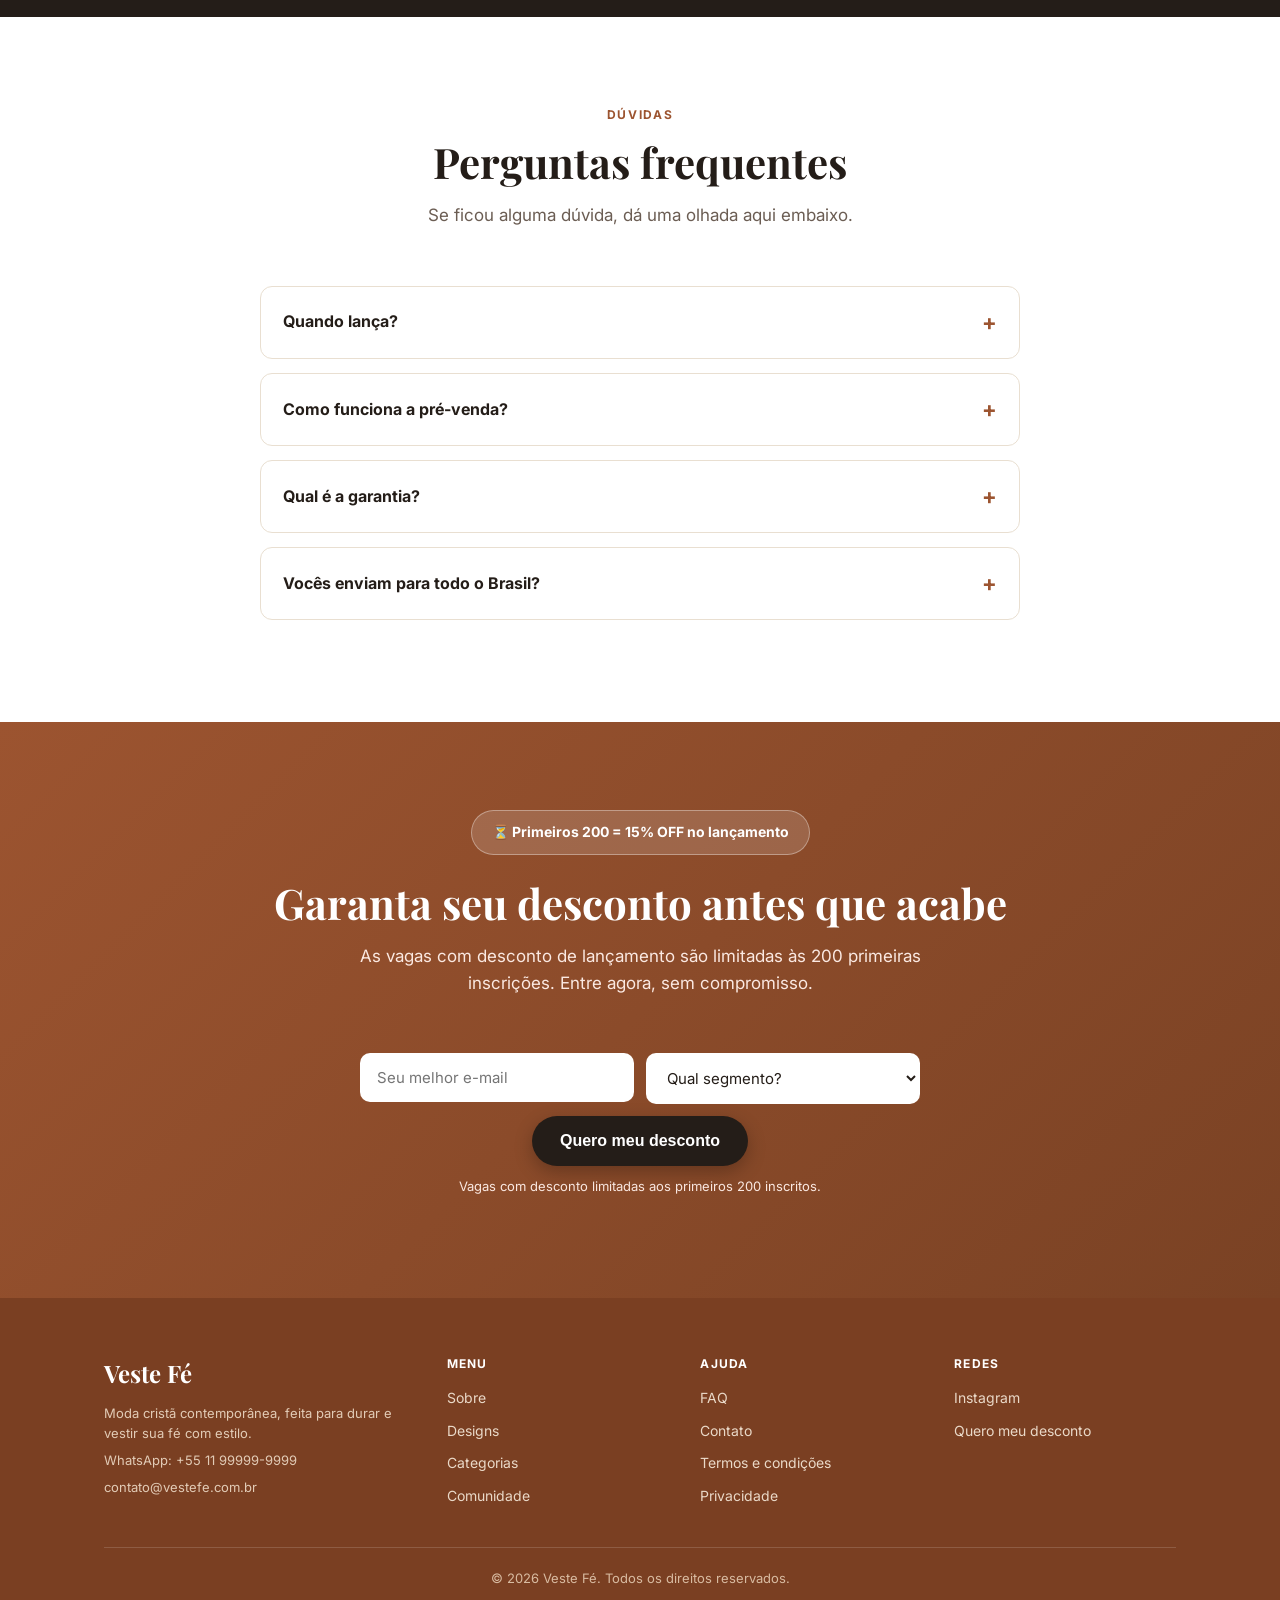
==== commit 504ad132: "Restyle landing page to match Modeva fashion e-commerce reference Rework hero, colors, and layout pa" ====
--- a/index.html
+++ b/index.html
@@ -10,20 +10,26 @@
 <link href="https://fonts.googleapis.com/css2?family=Playfair+Display:wght@600;700;800&family=Inter:wght@400;500;600;700&display=swap" rel="stylesheet">
 <style>
   :root{
-    --color-bg:#FAF7F1;
-    --color-bg-alt:#F1E9DD;
-    --color-primary:#B5563C;
-    --color-primary-dark:#8F4530;
-    --color-dark:#2B2320;
-    --color-dark-soft:#5B4F47;
-    --color-gold:#C9A227;
-    --color-sage:#7C8B6F;
+    --color-bg:#FFFFFF;
+    --color-bg-soft:#F7F1E9;
+    --color-primary:#9C5430;
+    --color-primary-dark:#7A4224;
+    --color-primary-light:#C98A5E;
+    --color-dark:#241D18;
+    --color-dark-soft:#6B5D53;
+    --color-gold:#D9A441;
+    --color-border:#E9DFD1;
+    --color-cream:#F5EFE6;
+    --color-footer:#7A3F22;
+    --color-success:#4C6B46;
+    --color-success-bg:#EFF4EC;
+    --color-success-border:#8FA989;
+    --color-error:#C96B6B;
     --color-white:#FFFFFF;
-    --color-border:#E5DAC9;
     --font-heading:'Playfair Display', Georgia, serif;
     --font-body:'Inter', -apple-system, BlinkMacSystemFont, sans-serif;
     --radius:14px;
-    --shadow:0 10px 30px rgba(43,35,32,0.08);
+    --shadow:0 10px 30px rgba(36,29,24,0.08);
   }
   *{box-sizing:border-box;}
   html{scroll-behavior:smooth;}
@@ -77,7 +83,7 @@
     cursor:pointer;
     text-decoration:none;
     transition:transform .15s ease, background .15s ease, box-shadow .15s ease;
-    box-shadow:0 6px 18px rgba(181,86,60,.28);
+    box-shadow:0 6px 18px rgba(156,84,48,.28);
   }
   .btn:hover{background:var(--color-primary-dark);transform:translateY(-1px);}
   .btn:focus-visible{outline:3px solid var(--color-gold);outline-offset:2px;}
@@ -89,7 +95,29 @@
     padding:14px 26px;
   }
   .btn-secondary:hover{background:var(--color-primary);color:#fff;}
-  .btn-block{width:100%;}
+
+  .link-arrow{
+    display:inline-flex;
+    align-items:center;
+    gap:6px;
+    text-transform:uppercase;
+    letter-spacing:.08em;
+    font-size:12px;
+    font-weight:700;
+    color:var(--color-primary);
+    text-decoration:none;
+    border-bottom:1px solid transparent;
+    transition:border-color .15s ease, gap .15s ease;
+  }
+  .link-arrow:hover{border-color:var(--color-primary);gap:9px;}
+
+  /* -------- Scroll reveal -------- */
+  .reveal{opacity:0;transform:translateY(28px);transition:opacity .7s ease, transform .7s ease;}
+  .reveal.in-view{opacity:1;transform:translateY(0);}
+  @media (prefers-reduced-motion:reduce){
+    .reveal{opacity:1;transform:none;transition:none;}
+    html{scroll-behavior:auto;}
+  }
 
   /* -------- Forms -------- */
   .stack-form{
@@ -122,7 +150,7 @@
   input:focus,select:focus{
     outline:none;
     border-color:var(--color-primary);
-    box-shadow:0 0 0 3px rgba(181,86,60,.15);
+    box-shadow:0 0 0 3px rgba(156,84,48,.15);
   }
   .form-note{
     font-size:13px;
@@ -131,9 +159,9 @@
   }
   .form-success{
     display:none;
-    background:#EFF4EC;
-    border:1.5px solid var(--color-sage);
-    color:#3F5236;
+    background:var(--color-success-bg);
+    border:1.5px solid var(--color-success-border);
+    color:var(--color-success);
     padding:16px 18px;
     border-radius:10px;
     font-weight:600;
@@ -141,7 +169,7 @@
   .form-error{
     display:none;
     background:#FBEAEA;
-    border:1.5px solid #C96B6B;
+    border:1.5px solid var(--color-error);
     color:#7A2E2E;
     padding:12px 16px;
     border-radius:10px;
@@ -152,34 +180,101 @@
   form.submitted .form-success{display:block;}
 
   /* -------- Hero -------- */
-  .hero{
-    background:linear-gradient(160deg,var(--color-bg) 0%,var(--color-bg-alt) 100%);
-    padding:96px 0 80px;
+  .hero-media{
+    position:relative;
+    min-height:560px;
+    display:flex;
+    align-items:flex-end;
+    overflow:hidden;
+    background:
+      radial-gradient(120% 140% at 15% 0%, rgba(217,164,65,.35) 0%, rgba(217,164,65,0) 45%),
+      linear-gradient(155deg, var(--color-primary-light) 0%, var(--color-primary) 45%, var(--color-dark) 100%);
+  }
+  .hero-media-content{
+    position:relative;
+    z-index:2;
+    padding:56px 32px 96px;
+    max-width:640px;
+    color:var(--color-cream);
+  }
+  .hero-media-content .eyebrow{color:var(--color-cream);opacity:.9;}
+  .hero-media-content h1{
+    color:#fff;
+    text-transform:uppercase;
+    letter-spacing:.02em;
+    font-size:clamp(32px,5.2vw,52px);
+    max-width:520px;
+  }
+  .scroll-cue{
+    position:absolute;
+    left:32px;
+    bottom:24px;
+    z-index:2;
+    color:var(--color-cream);
+    font-size:12px;
+    letter-spacing:.14em;
+    text-transform:uppercase;
+    display:flex;
+    align-items:center;
+    gap:8px;
+    animation:bob 2.2s ease-in-out infinite;
+  }
+  @keyframes bob{
+    0%,100%{transform:translateY(0);}
+    50%{transform:translateY(6px);}
+  }
+  .hero-floats{
+    position:absolute;
+    right:24px;
+    bottom:24px;
+    z-index:2;
+    display:flex;
+    flex-direction:column;
+    gap:14px;
+    max-width:260px;
+  }
+  .hero-float-card{
+    display:flex;
+    align-items:center;
+    gap:12px;
+    background:rgba(255,255,255,.96);
+    border-radius:12px;
+    padding:10px;
+    box-shadow:var(--shadow);
+    transition:transform .2s ease;
+  }
+  .hero-float-card:hover{transform:translateY(-3px);}
+  .hero-float-thumb{
+    width:56px;height:56px;
+    border-radius:8px;
+    flex-shrink:0;
+    background:linear-gradient(135deg,var(--color-primary),var(--color-gold));
+  }
+  .hero-float-card:nth-child(2) .hero-float-thumb{background:linear-gradient(135deg,var(--color-dark),var(--color-dark-soft));}
+  .hero-float-body p{margin:0;}
+  .hero-float-body .name{font-size:13px;font-weight:700;color:var(--color-dark);}
+  .hero-float-body .tag{font-size:11px;color:var(--color-primary);font-weight:700;text-transform:uppercase;letter-spacing:.06em;margin:2px 0 4px;}
+  .hero-float-body a{font-size:11px;}
+
+  .hero-form-wrap{
+    background:var(--color-bg-soft);
+    padding:44px 24px 40px;
     text-align:center;
   }
-  .hero .eyebrow{display:block;}
-  .hero h1{
-    font-size:clamp(32px,5.5vw,54px);
-    max-width:820px;
-    margin-left:auto;
-    margin-right:auto;
-  }
-  .hero p.sub{
+  .hero-form-wrap p.sub{
     max-width:600px;
-    margin:0 auto 36px;
-    font-size:18px;
+    margin:0 auto 28px;
+    font-size:17px;
     color:var(--color-dark-soft);
   }
-  .hero form{margin:0 auto;}
-  .hero .stack-form{margin:0 auto;justify-content:center;}
+  .hero-form-wrap .stack-form{margin:0 auto;justify-content:center;}
   .hero-trust{
-    margin-top:28px;
+    margin-top:22px;
     font-size:13px;
     color:var(--color-dark-soft);
-    letter-spacing:.02em;
-  }
-
-  /* -------- Problem / Solution cards -------- */
+  }
+
+  /* -------- Problem cards -------- */
   .grid-3{
     display:grid;
     grid-template-columns:repeat(3,1fr);
@@ -191,54 +286,153 @@
     border-radius:var(--radius);
     padding:32px 26px;
     box-shadow:var(--shadow);
-  }
+    transition:transform .2s ease, box-shadow .2s ease;
+  }
+  .card:hover{transform:translateY(-4px);box-shadow:0 16px 34px rgba(36,29,24,.12);}
   .card .icon{
     width:52px;height:52px;
-    border-radius:12px;
+    border-radius:50%;
     display:flex;align-items:center;justify-content:center;
     margin-bottom:18px;
-    background:var(--color-bg-alt);
-    color:var(--color-primary);
-  }
-  .solution .card .icon{background:#EFF4EC;color:var(--color-sage);}
+    background:var(--color-primary);
+    color:#fff;
+  }
   .card h3{font-size:19px;margin-bottom:8px;}
   .card p{margin:0;color:var(--color-dark-soft);font-size:15px;}
-  .problem{background:var(--color-bg-alt);}
-
-  /* -------- Design showcase -------- */
+  .problem{background:var(--color-bg-soft);}
+
+  /* -------- Solution bento grid -------- */
+  .bento{
+    display:grid;
+    grid-template-columns:repeat(3,1fr);
+    grid-auto-rows:1fr;
+    gap:24px;
+  }
+  .bento .card{display:flex;flex-direction:column;justify-content:center;}
+  .bento .card.tall{grid-row:span 2;}
+  @media (min-width:861px){
+    .bento{grid-template-rows:repeat(2,1fr);}
+  }
+
+  /* -------- Product / design grid -------- */
   .design-grid{
     display:grid;
-    grid-template-columns:repeat(2,1fr);
-    gap:28px;
+    grid-template-columns:repeat(4,1fr);
+    gap:24px;
   }
   .design-card{
-    background:var(--color-white);
-    border:1px solid var(--color-border);
+    display:flex;
+    flex-direction:column;
+  }
+  .design-thumb{
+    aspect-ratio:3/4;
     border-radius:var(--radius);
     overflow:hidden;
-    box-shadow:var(--shadow);
-    display:flex;
-    flex-direction:column;
-  }
-  .design-thumb{
-    aspect-ratio:4/3;
+    background:linear-gradient(135deg,var(--color-primary) 0%,var(--color-gold) 100%);
+    display:flex;
+    align-items:flex-end;
+    padding:14px;
+    color:#fff;
+    font-family:var(--font-heading);
+    font-size:17px;
+    font-weight:700;
+    transition:transform .3s ease;
+  }
+  .design-card:hover .design-thumb{transform:scale(1.03);}
+  .design-card:nth-child(2) .design-thumb{background:linear-gradient(135deg,var(--color-dark) 0%,var(--color-dark-soft) 100%);}
+  .design-card:nth-child(3) .design-thumb{background:linear-gradient(135deg,var(--color-primary-dark) 0%,var(--color-primary) 100%);}
+  .design-card:nth-child(4) .design-thumb{background:linear-gradient(135deg,var(--color-gold) 0%,var(--color-primary-dark) 100%);}
+  .design-body{padding-top:14px;}
+  .design-body .cat{
+    display:block;
+    text-transform:uppercase;
+    letter-spacing:.1em;
+    font-size:11px;
+    color:var(--color-dark-soft);
+    margin-bottom:4px;
+  }
+  .design-body h3{font-size:16px;margin:0 0 4px;}
+  .design-body .tag-soon{
+    display:inline-block;
+    font-size:12px;
+    font-weight:700;
+    color:var(--color-primary);
+    margin-bottom:10px;
+  }
+  .design-more{text-align:center;margin-top:44px;}
+
+  /* -------- Video / lifestyle banner -------- */
+  .video-banner{
+    position:relative;
+    border-radius:var(--radius);
+    overflow:hidden;
+    aspect-ratio:16/7;
+    background:linear-gradient(135deg, var(--color-dark) 0%, var(--color-primary-dark) 55%, var(--color-primary) 100%);
     display:flex;
     align-items:center;
     justify-content:center;
-    background:linear-gradient(135deg,var(--color-primary) 0%,var(--color-gold) 100%);
+  }
+  .play-btn{
+    width:76px;height:76px;
+    border-radius:50%;
+    background:rgba(255,255,255,.18);
+    border:1.5px solid rgba(255,255,255,.7);
+    display:flex;align-items:center;justify-content:center;
+    cursor:pointer;
+    text-decoration:none;
+    animation:pulse 2.4s ease-in-out infinite;
+  }
+  @keyframes pulse{
+    0%,100%{box-shadow:0 0 0 0 rgba(255,255,255,.25);}
+    50%{box-shadow:0 0 0 14px rgba(255,255,255,0);}
+  }
+  .video-caption{
+    position:absolute;
+    left:28px;
+    bottom:22px;
     color:#fff;
+    font-size:13px;
+    letter-spacing:.06em;
+    text-transform:uppercase;
+  }
+
+  /* -------- Category tiles -------- */
+  .category-grid{
+    display:grid;
+    grid-template-columns:1fr 1fr;
+    grid-template-rows:1fr 1fr;
+    gap:20px;
+    height:560px;
+  }
+  .category-tile{
+    position:relative;
+    border-radius:var(--radius);
+    overflow:hidden;
+    display:flex;
+    align-items:flex-end;
+    padding:22px;
+    color:#fff;
+    text-decoration:none;
+    background:linear-gradient(160deg,var(--color-dark) 0%, var(--color-primary-dark) 100%);
+    transition:transform .3s ease;
+  }
+  .category-tile:hover{transform:translateY(-4px);}
+  .category-tile span{
     font-family:var(--font-heading);
     font-size:22px;
-    font-weight:700;
-    text-align:center;
-    padding:20px;
-  }
-  .design-card:nth-child(2) .design-thumb{background:linear-gradient(135deg,var(--color-sage) 0%,#4E5F44 100%);}
-  .design-card:nth-child(3) .design-thumb{background:linear-gradient(135deg,var(--color-dark) 0%,var(--color-dark-soft) 100%);}
-  .design-card:nth-child(4) .design-thumb{background:linear-gradient(135deg,var(--color-gold) 0%,var(--color-primary) 100%);}
-  .design-body{padding:22px 22px 26px;display:flex;flex-direction:column;flex:1;}
-  .design-body h3{font-size:18px;margin-bottom:6px;}
-  .design-body p{color:var(--color-dark-soft);font-size:14px;flex:1;margin:0 0 18px;}
+    text-transform:uppercase;
+    letter-spacing:.04em;
+    position:relative;
+    z-index:1;
+  }
+  .category-tile::after{
+    content:'';
+    position:absolute;inset:0;
+    background:linear-gradient(0deg, rgba(0,0,0,.45) 0%, rgba(0,0,0,0) 55%);
+  }
+  .cat-feminino{grid-column:1;grid-row:1;background:linear-gradient(160deg,#B97A4E 0%, var(--color-primary-dark) 100%);}
+  .cat-masculino{grid-column:1;grid-row:2;background:linear-gradient(160deg,var(--color-dark-soft) 0%, var(--color-dark) 100%);}
+  .cat-unissex{grid-column:2;grid-row:1 / 3;background:linear-gradient(160deg,var(--color-gold) 0%, var(--color-primary) 100%);}
 
   /* -------- Social proof -------- */
   .proof-stats{
@@ -269,8 +463,18 @@
     padding:28px 24px;
     box-shadow:var(--shadow);
   }
-  .testimonial p{font-style:italic;color:var(--color-dark);margin:0 0 16px;}
-  .testimonial .author{font-size:14px;font-weight:700;color:var(--color-dark-soft);font-style:normal;}
+  .testimonial .stars{color:var(--color-gold);letter-spacing:2px;font-size:14px;margin-bottom:12px;}
+  .testimonial p.quote{font-style:italic;color:var(--color-dark);margin:0 0 18px;}
+  .testimonial .who{display:flex;align-items:center;gap:10px;}
+  .testimonial .avatar{
+    width:36px;height:36px;border-radius:50%;
+    background:var(--color-primary);
+    color:#fff;font-weight:700;font-size:13px;
+    display:flex;align-items:center;justify-content:center;
+    flex-shrink:0;
+  }
+  .testimonial .author{font-size:14px;font-weight:700;color:var(--color-dark);}
+  .testimonial .date{font-size:12px;color:var(--color-dark-soft);}
 
   /* -------- Community CTA -------- */
   .community{
@@ -341,40 +545,41 @@
 
   /* -------- Footer -------- */
   footer{
-    background:var(--color-dark);
-    color:#B9AEA0;
-    padding:48px 0 28px;
+    background:var(--color-footer);
+    color:#EAD9C8;
+    padding:56px 0 24px;
     font-size:14px;
   }
-  .footer-inner{
-    display:flex;
-    flex-wrap:wrap;
-    justify-content:space-between;
-    align-items:center;
-    gap:20px;
-    margin-bottom:24px;
+  .footer-grid{
+    display:grid;
+    grid-template-columns:1.4fr 1fr 1fr 1fr;
+    gap:32px;
+    margin-bottom:40px;
   }
   .footer-brand{
     font-family:var(--font-heading);
-    font-size:20px;
+    font-size:24px;
     font-weight:700;
-    color:#F5EFE6;
-  }
-  .footer-links{
-    display:flex;
-    gap:24px;
-    flex-wrap:wrap;
-    list-style:none;
-    padding:0;
-    margin:0;
-  }
-  .footer-links a{text-decoration:none;color:#B9AEA0;}
-  .footer-links a:hover{color:#F5EFE6;}
+    color:#fff;
+    margin-bottom:10px;
+  }
+  .footer-grid p{margin:0 0 6px;color:#E2CBB6;font-size:13px;}
+  .footer-col h4{
+    font-size:12px;
+    text-transform:uppercase;
+    letter-spacing:.1em;
+    color:#fff;
+    margin:0 0 14px;
+  }
+  .footer-col ul{list-style:none;padding:0;margin:0;display:flex;flex-direction:column;gap:10px;}
+  .footer-col a{text-decoration:none;color:#EAD9C8;font-size:14px;}
+  .footer-col a:hover{color:#fff;}
   .footer-bottom{
-    border-top:1px solid rgba(255,255,255,.1);
+    border-top:1px solid rgba(255,255,255,.15);
     padding-top:20px;
     font-size:13px;
-    color:#8A8074;
+    color:#D8BBA1;
+    text-align:center;
   }
 
   .visually-hidden{
@@ -385,17 +590,22 @@
 
   @media (max-width:860px){
     .grid-3{grid-template-columns:1fr;}
-    .design-grid{grid-template-columns:1fr;}
+    .bento{grid-template-columns:1fr;}
+    .bento .card.tall{grid-row:auto;}
+    .design-grid{grid-template-columns:repeat(2,1fr);}
     .testimonials{grid-template-columns:1fr;}
     .proof-stats{gap:32px;}
     section{padding:64px 0;}
-    .footer-inner{flex-direction:column;align-items:flex-start;}
+    .footer-grid{grid-template-columns:1fr 1fr;}
+    .category-grid{height:auto;grid-template-columns:1fr;grid-template-rows:none;}
+    .cat-feminino,.cat-masculino,.cat-unissex{grid-column:1;grid-row:auto;height:220px;}
+    .hero-floats{position:static;max-width:none;padding:16px;background:var(--color-dark);}
+    .hero-media{min-height:auto;padding-bottom:16px;}
   }
   @media (max-width:480px){
-    .hero{padding:72px 0 56px;}
     .stack-form{flex-direction:column;}
     .field{flex:1 1 100%;}
-    .btn-block-mobile{width:100%;}
+    .footer-grid{grid-template-columns:1fr;}
   }
 </style>
 </head>
@@ -403,59 +613,84 @@
 
 <!-- ============ HERO ============ -->
 <header class="hero">
-  <div class="container">
-    <span class="eyebrow">Pré-lançamento</span>
-    <h1>Moda cristã que veste sua fé com elegância</h1>
-    <p class="sub">Peças exclusivas que unem estilo contemporâneo e mensagens de fé, para você expressar quem é sem dizer uma palavra.</p>
-
-    <form id="form-hero" class="signup-form" data-form-name="hero">
-      <div class="stack-form">
-        <div class="field">
-          <label for="hero-email" class="visually-hidden">Seu melhor e-mail</label>
-          <input id="hero-email" name="email" type="email" placeholder="Seu melhor e-mail" required autocomplete="email">
-        </div>
-        <div class="field">
-          <label for="hero-segment" class="visually-hidden">Qual segmento te interessa?</label>
-          <select id="hero-segment" name="segmento" required>
-            <option value="" disabled selected>Qual segmento?</option>
-            <option value="feminino">Feminino</option>
-            <option value="masculino">Masculino</option>
-            <option value="infantil">Infantil</option>
-            <option value="unissex">Unissex</option>
-          </select>
-        </div>
-        <button type="submit" class="btn">Quero fazer parte</button>
-      </div>
-      <div class="form-success" role="status">Prontinho! Você já está na lista. 🙏</div>
-      <div class="form-error" role="alert">Não conseguimos enviar agora. Tenta de novo em instantes.</div>
-    </form>
-    <p class="hero-trust">Sem spam. Só avisos sobre o lançamento e condições exclusivas.</p>
+  <div class="hero-media">
+    <div class="hero-media-content">
+      <span class="eyebrow">Feito com fé, dedicado a você</span>
+      <h1>Descubra a arte de vestir sua fé</h1>
+    </div>
+    <div class="hero-floats">
+      <div class="hero-float-card">
+        <div class="hero-float-thumb" aria-hidden="true"></div>
+        <div class="hero-float-body">
+          <p class="tag">Em breve</p>
+          <p class="name">Fé Inabalável</p>
+          <a href="#designs" class="link-arrow">Ver mais →</a>
+        </div>
+      </div>
+      <div class="hero-float-card">
+        <div class="hero-float-thumb" aria-hidden="true"></div>
+        <div class="hero-float-body">
+          <p class="tag">Em breve</p>
+          <p class="name">Graça em Movimento</p>
+          <a href="#designs" class="link-arrow">Ver mais →</a>
+        </div>
+      </div>
+    </div>
+    <span class="scroll-cue">Role para baixo ↓</span>
+  </div>
+
+  <div class="hero-form-wrap">
+    <div class="container">
+      <p class="sub">Peças exclusivas que unem estilo contemporâneo e mensagens de fé, para você expressar quem é sem dizer uma palavra.</p>
+      <form id="form-hero" class="signup-form" data-form-name="hero">
+        <div class="stack-form">
+          <div class="field">
+            <label for="hero-email" class="visually-hidden">Seu melhor e-mail</label>
+            <input id="hero-email" name="email" type="email" placeholder="Seu melhor e-mail" required autocomplete="email">
+          </div>
+          <div class="field">
+            <label for="hero-segment" class="visually-hidden">Qual segmento te interessa?</label>
+            <select id="hero-segment" name="segmento" required>
+              <option value="" disabled selected>Qual segmento?</option>
+              <option value="feminino">Feminino</option>
+              <option value="masculino">Masculino</option>
+              <option value="infantil">Infantil</option>
+              <option value="unissex">Unissex</option>
+            </select>
+          </div>
+          <button type="submit" class="btn">Quero fazer parte</button>
+        </div>
+        <div class="form-success" role="status">Prontinho! Você já está na lista. 🙏</div>
+        <div class="form-error" role="alert">Não conseguimos enviar agora. Tenta de novo em instantes.</div>
+      </form>
+      <p class="hero-trust">Sem spam. Só avisos sobre o lançamento e condições exclusivas.</p>
+    </div>
   </div>
 </header>
 
 <!-- ============ PROBLEM ============ -->
 <section class="problem" id="problema">
   <div class="container">
-    <span class="eyebrow" style="display:block;text-align:center;">O que incomoda</span>
-    <h2>O problema com moda cristã hoje</h2>
-    <p class="section-intro">A gente ouviu de perto o que trava quem quer vestir a fé com estilo — e resolveu construir algo diferente.</p>
+    <span class="eyebrow reveal" style="display:block;text-align:center;">O que incomoda</span>
+    <h2 class="reveal">O problema com moda cristã hoje</h2>
+    <p class="section-intro reveal">A gente ouviu de perto o que trava quem quer vestir a fé com estilo — e resolveu construir algo diferente.</p>
 
     <div class="grid-3">
-      <div class="card">
+      <div class="card reveal">
         <div class="icon" aria-hidden="true">
           <svg width="24" height="24" viewBox="0 0 24 24" fill="none" stroke="currentColor" stroke-width="2" stroke-linecap="round"><path d="M12 8v5"/><circle cx="12" cy="16.5" r=".5"/><path d="M10.3 3.9 2.4 18a2 2 0 0 0 1.7 3h15.8a2 2 0 0 0 1.7-3L13.7 3.9a2 2 0 0 0-3.4 0Z"/></svg>
         </div>
         <h3>Design datado</h3>
         <p>Peças cristãs costumam parecer antiquadas, com estampas genéricas que não conversam com a moda atual.</p>
       </div>
-      <div class="card">
+      <div class="card reveal">
         <div class="icon" aria-hidden="true">
           <svg width="24" height="24" viewBox="0 0 24 24" fill="none" stroke="currentColor" stroke-width="2" stroke-linecap="round"><path d="M12 2v6M12 8s5 6 5 10a5 5 0 0 1-10 0c0-4 5-10 5-10Z"/></svg>
         </div>
         <h3>Qualidade que decepciona</h3>
         <p>Tecidos e costuras que não duram, estampas que rachiam e desbotam depois de poucas lavagens.</p>
       </div>
-      <div class="card">
+      <div class="card reveal">
         <div class="icon" aria-hidden="true">
           <svg width="24" height="24" viewBox="0 0 24 24" fill="none" stroke="currentColor" stroke-width="2" stroke-linecap="round"><rect x="3" y="3" width="7" height="7" rx="1"/><rect x="14" y="3" width="7" height="7" rx="1"/><rect x="3" y="14" width="7" height="7" rx="1"/><rect x="14" y="14" width="7" height="7" rx="1"/></svg>
         </div>
@@ -466,79 +701,121 @@
   </div>
 </section>
 
-<!-- ============ SOLUTION ============ -->
+<!-- ============ SOLUTION (bento) ============ -->
 <section class="solution" id="solucao">
   <div class="container">
-    <span class="eyebrow" style="display:block;text-align:center;">Nossa abordagem</span>
-    <h2>A gente resolveu assim</h2>
-    <p class="section-intro">Três compromissos guiam cada peça que colocamos no mundo.</p>
-
-    <div class="grid-3">
-      <div class="card">
+    <span class="eyebrow reveal" style="display:block;text-align:center;">Nossa abordagem</span>
+    <h2 class="reveal">A gente resolveu assim</h2>
+    <p class="section-intro reveal">Quatro compromissos guiam cada peça que colocamos no mundo.</p>
+
+    <div class="bento">
+      <div class="card tall reveal">
         <div class="icon" aria-hidden="true">
           <svg width="24" height="24" viewBox="0 0 24 24" fill="none" stroke="currentColor" stroke-width="2" stroke-linecap="round" stroke-linejoin="round"><path d="M12 2 3 7v6c0 5 4 8 9 9 5-1 9-4 9-9V7l-9-5Z"/></svg>
         </div>
         <h3>Design atual</h3>
         <p>Cortes modernos e estampas minimalistas, criados por designers que entendem de moda de verdade.</p>
       </div>
-      <div class="card">
+      <div class="card reveal">
         <div class="icon" aria-hidden="true">
           <svg width="24" height="24" viewBox="0 0 24 24" fill="none" stroke="currentColor" stroke-width="2" stroke-linecap="round" stroke-linejoin="round"><path d="M20 6 9 17l-5-5"/></svg>
         </div>
         <h3>Qualidade premium</h3>
-        <p>Tecidos selecionados e costura reforçada, para ficar bem lavagem após lavagem, por muito tempo.</p>
-      </div>
-      <div class="card">
+        <p>Tecidos selecionados e costura reforçada, para durar lavagem após lavagem.</p>
+      </div>
+      <div class="card reveal">
         <div class="icon" aria-hidden="true">
           <svg width="24" height="24" viewBox="0 0 24 24" fill="none" stroke="currentColor" stroke-width="2" stroke-linecap="round" stroke-linejoin="round"><path d="M20.8 4.6a5.5 5.5 0 0 0-7.8 0L12 5.6l-1-1a5.5 5.5 0 1 0-7.8 7.8l1 1L12 21l7.8-7.6 1-1a5.5 5.5 0 0 0 0-7.8Z"/></svg>
         </div>
         <h3>Mensagens autênticas</h3>
-        <p>Versículos e frases que fazem sentido na sua caminhada de fé — sem clichê, sem forçar a barra.</p>
+        <p>Versículos e frases que fazem sentido na sua caminhada — sem clichê.</p>
+      </div>
+      <div class="card tall reveal">
+        <div class="icon" aria-hidden="true">
+          <svg width="24" height="24" viewBox="0 0 24 24" fill="none" stroke="currentColor" stroke-width="2" stroke-linecap="round" stroke-linejoin="round"><path d="M9 12l2 2 4-4"/><circle cx="12" cy="12" r="9"/></svg>
+        </div>
+        <h3>Compra sem risco</h3>
+        <p>30 dias de garantia. Se não amar a peça, trocamos ou devolvemos seu dinheiro sem burocracia.</p>
       </div>
     </div>
   </div>
 </section>
 
-<!-- ============ DESIGN SHOWCASE ============ -->
+<!-- ============ DESIGN / PRODUCT SHOWCASE ============ -->
 <section id="designs">
   <div class="container">
-    <span class="eyebrow" style="display:block;text-align:center;">Prévia exclusiva</span>
-    <h2>Veja 4 dos nossos designs</h2>
-    <p class="section-intro">Ainda em produção — conta pra gente qual você mais quer ver na coleção de lançamento.</p>
+    <span class="eyebrow reveal" style="display:block;text-align:center;">Prévia exclusiva</span>
+    <h2 class="reveal">Veja 4 dos nossos designs</h2>
+    <p class="section-intro reveal">Ainda em produção — conta pra gente qual você mais quer ver na coleção de lançamento.</p>
 
     <div class="design-grid">
-      <article class="design-card">
+      <article class="design-card reveal">
         <div class="design-thumb" role="img" aria-label="Prévia do design Fé Inabalável, camiseta com tipografia minimalista">Fé Inabalável</div>
         <div class="design-body">
+          <span class="cat">Camiseta</span>
           <h3>Fé Inabalável</h3>
-          <p>Camiseta unissex com tipografia minimalista em relevo. Corte reto, tecido 100% algodão penteado.</p>
-          <a href="#final-cta" class="btn btn-secondary">Quero este</a>
+          <span class="tag-soon">Em breve</span><br>
+          <a href="#final-cta" class="link-arrow">Quero este →</a>
         </div>
       </article>
-      <article class="design-card">
+      <article class="design-card reveal">
         <div class="design-thumb" role="img" aria-label="Prévia do design Graça em Movimento, moletom com bordado discreto">Graça em Movimento</div>
         <div class="design-body">
+          <span class="cat">Moletom</span>
           <h3>Graça em Movimento</h3>
-          <p>Moletom oversized com bordado discreto no peito. Ideal para o dia a dia com conforto e estilo.</p>
-          <a href="#final-cta" class="btn btn-secondary">Quero este</a>
+          <span class="tag-soon">Em breve</span><br>
+          <a href="#final-cta" class="link-arrow">Quero este →</a>
         </div>
       </article>
-      <article class="design-card">
+      <article class="design-card reveal">
         <div class="design-thumb" role="img" aria-label="Prévia do design Luz do Mundo, regata com estampa geométrica">Luz do Mundo</div>
         <div class="design-body">
+          <span class="cat">Regata</span>
           <h3>Luz do Mundo</h3>
-          <p>Regata com estampa geométrica inspirada em vitrais. Perfeita para o verão com uma mensagem forte.</p>
-          <a href="#final-cta" class="btn btn-secondary">Quero este</a>
+          <span class="tag-soon">Em breve</span><br>
+          <a href="#final-cta" class="link-arrow">Quero este →</a>
         </div>
       </article>
-      <article class="design-card">
+      <article class="design-card reveal">
         <div class="design-thumb" role="img" aria-label="Prévia do design Coração Novo, baby look com frase delicada">Coração Novo</div>
         <div class="design-body">
+          <span class="cat">Baby look</span>
           <h3>Coração Novo</h3>
-          <p>Baby look com frase delicada em caligrafia. Um design leve para quem prefere algo mais sutil.</p>
-          <a href="#final-cta" class="btn btn-secondary">Quero este</a>
+          <span class="tag-soon">Em breve</span><br>
+          <a href="#final-cta" class="link-arrow">Quero este →</a>
         </div>
       </article>
+    </div>
+
+    <div class="design-more reveal">
+      <a href="#comunidade" class="btn btn-secondary">Ver mais designs</a>
+    </div>
+  </div>
+</section>
+
+<!-- ============ VIDEO / LIFESTYLE BANNER ============ -->
+<section style="padding-top:0;">
+  <div class="container">
+    <a class="video-banner reveal" href="https://instagram.com/" target="_blank" rel="noopener noreferrer" aria-label="Ver bastidores no Instagram">
+      <span class="play-btn" aria-hidden="true">
+        <svg width="26" height="26" viewBox="0 0 24 24" fill="#fff"><path d="M8 5v14l11-7z"/></svg>
+      </span>
+      <span class="video-caption">Veja os bastidores da coleção</span>
+    </a>
+  </div>
+</section>
+
+<!-- ============ CATEGORY TILES ============ -->
+<section id="categorias">
+  <div class="container">
+    <span class="eyebrow reveal" style="display:block;text-align:center;">Para todos os estilos</span>
+    <h2 class="reveal">Escolha seu segmento favorito</h2>
+    <p class="section-intro reveal">Cada linha tem sua própria identidade, mas todas compartilham o mesmo propósito.</p>
+
+    <div class="category-grid reveal">
+      <a class="category-tile cat-feminino" href="#final-cta"><span>Feminino</span></a>
+      <a class="category-tile cat-masculino" href="#final-cta"><span>Masculino</span></a>
+      <a class="category-tile cat-unissex" href="#final-cta"><span>Unissex</span></a>
     </div>
   </div>
 </section>
@@ -547,35 +824,56 @@
 <section class="problem" id="comunidade-prova">
   <div class="container">
     <div class="proof-stats">
-      <div>
+      <div class="reveal">
         <span class="stat-num">1.200+</span>
         <span class="stat-label">pessoas já se inscreveram</span>
       </div>
-      <div>
+      <div class="reveal">
         <span class="stat-num">4.9/5</span>
         <span class="stat-label">satisfação nas prévias</span>
       </div>
-      <div>
+      <div class="reveal">
         <span class="stat-num">27</span>
         <span class="stat-label">estados já representados</span>
       </div>
     </div>
 
-    <h2>Quem já viu, aprovou</h2>
-    <p class="section-intro">Depoimentos de quem participou das nossas primeiras rodadas de teste.</p>
+    <h2 class="reveal">Quem já viu, aprovou</h2>
+    <p class="section-intro reveal">Depoimentos de quem participou das nossas primeiras rodadas de teste.</p>
 
     <div class="testimonials">
-      <blockquote class="testimonial">
-        <p>"Finalmente uma marca cristã com design que eu realmente usaria na rua, sem parecer 'roupa de igreja'."</p>
-        <p class="author">— Marina S.</p>
+      <blockquote class="testimonial reveal">
+        <div class="stars" aria-hidden="true">★★★★★</div>
+        <p class="quote">"Finalmente uma marca cristã com design que eu realmente usaria na rua, sem parecer 'roupa de igreja'."</p>
+        <div class="who">
+          <div class="avatar" aria-hidden="true">MS</div>
+          <div>
+            <p class="author">Marina S.</p>
+            <p class="date">Lista de espera</p>
+          </div>
+        </div>
       </blockquote>
-      <blockquote class="testimonial">
-        <p>"A qualidade do tecido me surpreendeu. Lavei várias vezes e a estampa continua igual."</p>
-        <p class="author">— Rafael T.</p>
+      <blockquote class="testimonial reveal">
+        <div class="stars" aria-hidden="true">★★★★★</div>
+        <p class="quote">"A qualidade do tecido me surpreendeu. Lavei várias vezes e a estampa continua igual."</p>
+        <div class="who">
+          <div class="avatar" aria-hidden="true">RT</div>
+          <div>
+            <p class="author">Rafael T.</p>
+            <p class="date">Teste de prévia</p>
+          </div>
+        </div>
       </blockquote>
-      <blockquote class="testimonial">
-        <p>"Comprei pro meu filho e pra mim no mesmo estilo. Muito bom ter opção pra família toda."</p>
-        <p class="author">— Camila O.</p>
+      <blockquote class="testimonial reveal">
+        <div class="stars" aria-hidden="true">★★★★★</div>
+        <p class="quote">"Comprei pro meu filho e pra mim no mesmo estilo. Muito bom ter opção pra família toda."</p>
+        <div class="who">
+          <div class="avatar" aria-hidden="true">CO</div>
+          <div>
+            <p class="author">Camila O.</p>
+            <p class="date">Teste de prévia</p>
+          </div>
+        </div>
       </blockquote>
     </div>
   </div>
@@ -584,11 +882,11 @@
 <!-- ============ COMMUNITY CTA ============ -->
 <section class="community" id="comunidade">
   <div class="container">
-    <span class="eyebrow" style="color:var(--color-gold);display:block;">Comunidade</span>
-    <h2>Faça parte de 1000+ cristãos</h2>
-    <p class="section-intro">Entre para a lista e receba em primeira mão as novidades, bastidores e condições especiais de lançamento.</p>
-
-    <form id="form-community" class="signup-form" data-form-name="community">
+    <span class="eyebrow reveal" style="color:var(--color-gold);display:block;">Comunidade</span>
+    <h2 class="reveal">Faça parte de 1000+ cristãos</h2>
+    <p class="section-intro reveal">Entre para a lista e receba em primeira mão as novidades, bastidores e condições especiais de lançamento.</p>
+
+    <form id="form-community" class="signup-form reveal" data-form-name="community">
       <div class="stack-form form-3">
         <div class="field">
           <label for="community-name">Nome</label>
@@ -621,11 +919,11 @@
 <!-- ============ FAQ ============ -->
 <section id="faq">
   <div class="container">
-    <span class="eyebrow" style="display:block;text-align:center;">Dúvidas</span>
-    <h2>Perguntas frequentes</h2>
-    <p class="section-intro">Se ficou alguma dúvida, dá uma olhada aqui embaixo.</p>
-
-    <div class="faq-list">
+    <span class="eyebrow reveal" style="display:block;text-align:center;">Dúvidas</span>
+    <h2 class="reveal">Perguntas frequentes</h2>
+    <p class="section-intro reveal">Se ficou alguma dúvida, dá uma olhada aqui embaixo.</p>
+
+    <div class="faq-list reveal">
       <details>
         <summary>Quando lança?</summary>
         <p>A primeira coleção lança em breve. Quem estiver na lista de e-mail recebe a data exata em primeira mão, antes de qualquer anúncio público.</p>
@@ -649,11 +947,11 @@
 <!-- ============ FINAL CTA + URGÊNCIA ============ -->
 <section class="final-cta" id="final-cta">
   <div class="container">
-    <span class="badge-urgency">⏳ Primeiros 200 = 15% OFF no lançamento</span>
-    <h2>Garanta seu desconto antes que acabe</h2>
-    <p class="section-intro">As vagas com desconto de lançamento são limitadas às 200 primeiras inscrições. Entre agora, sem compromisso.</p>
-
-    <form id="form-final" class="signup-form" data-form-name="final">
+    <span class="badge-urgency reveal">⏳ Primeiros 200 = 15% OFF no lançamento</span>
+    <h2 class="reveal">Garanta seu desconto antes que acabe</h2>
+    <p class="section-intro reveal">As vagas com desconto de lançamento são limitadas às 200 primeiras inscrições. Entre agora, sem compromisso.</p>
+
+    <form id="form-final" class="signup-form reveal" data-form-name="final">
       <div class="stack-form">
         <div class="field">
           <label for="final-email" class="visually-hidden">Seu melhor e-mail</label>
@@ -681,14 +979,38 @@
 <!-- ============ FOOTER ============ -->
 <footer>
   <div class="container">
-    <div class="footer-inner">
-      <div class="footer-brand">Veste Fé</div>
-      <ul class="footer-links">
-        <li><a href="#sobre">Sobre</a></li>
-        <li><a href="mailto:contato@vestefe.com.br">Contato</a></li>
-        <li><a href="https://instagram.com/" target="_blank" rel="noopener noreferrer">Instagram</a></li>
-        <li><a href="#privacidade">Privacidade</a></li>
-      </ul>
+    <div class="footer-grid">
+      <div>
+        <div class="footer-brand">Veste Fé</div>
+        <p>Moda cristã contemporânea, feita para durar e vestir sua fé com estilo.</p>
+        <p>WhatsApp: +55 11 99999-9999</p>
+        <p>contato@vestefe.com.br</p>
+      </div>
+      <div class="footer-col">
+        <h4>Menu</h4>
+        <ul>
+          <li><a href="#problema">Sobre</a></li>
+          <li><a href="#designs">Designs</a></li>
+          <li><a href="#categorias">Categorias</a></li>
+          <li><a href="#comunidade">Comunidade</a></li>
+        </ul>
+      </div>
+      <div class="footer-col">
+        <h4>Ajuda</h4>
+        <ul>
+          <li><a href="#faq">FAQ</a></li>
+          <li><a href="mailto:contato@vestefe.com.br">Contato</a></li>
+          <li><a href="#privacidade">Termos e condições</a></li>
+          <li><a href="#privacidade">Privacidade</a></li>
+        </ul>
+      </div>
+      <div class="footer-col">
+        <h4>Redes</h4>
+        <ul>
+          <li><a href="https://instagram.com/" target="_blank" rel="noopener noreferrer">Instagram</a></li>
+          <li><a href="#final-cta">Quero meu desconto</a></li>
+        </ul>
+      </div>
     </div>
     <div class="footer-bottom">
       © 2026 Veste Fé. Todos os direitos reservados.
@@ -723,6 +1045,26 @@
       });
     });
   });
+
+  // Scroll-reveal animations
+  if ('IntersectionObserver' in window) {
+    var observer = new IntersectionObserver(function (entries) {
+      entries.forEach(function (entry) {
+        if (entry.isIntersecting) {
+          entry.target.classList.add('in-view');
+          observer.unobserve(entry.target);
+        }
+      });
+    }, { threshold: 0.15 });
+
+    document.querySelectorAll('.reveal').forEach(function (el) {
+      observer.observe(el);
+    });
+  } else {
+    document.querySelectorAll('.reveal').forEach(function (el) {
+      el.classList.add('in-view');
+    });
+  }
 </script>
 
 </body>
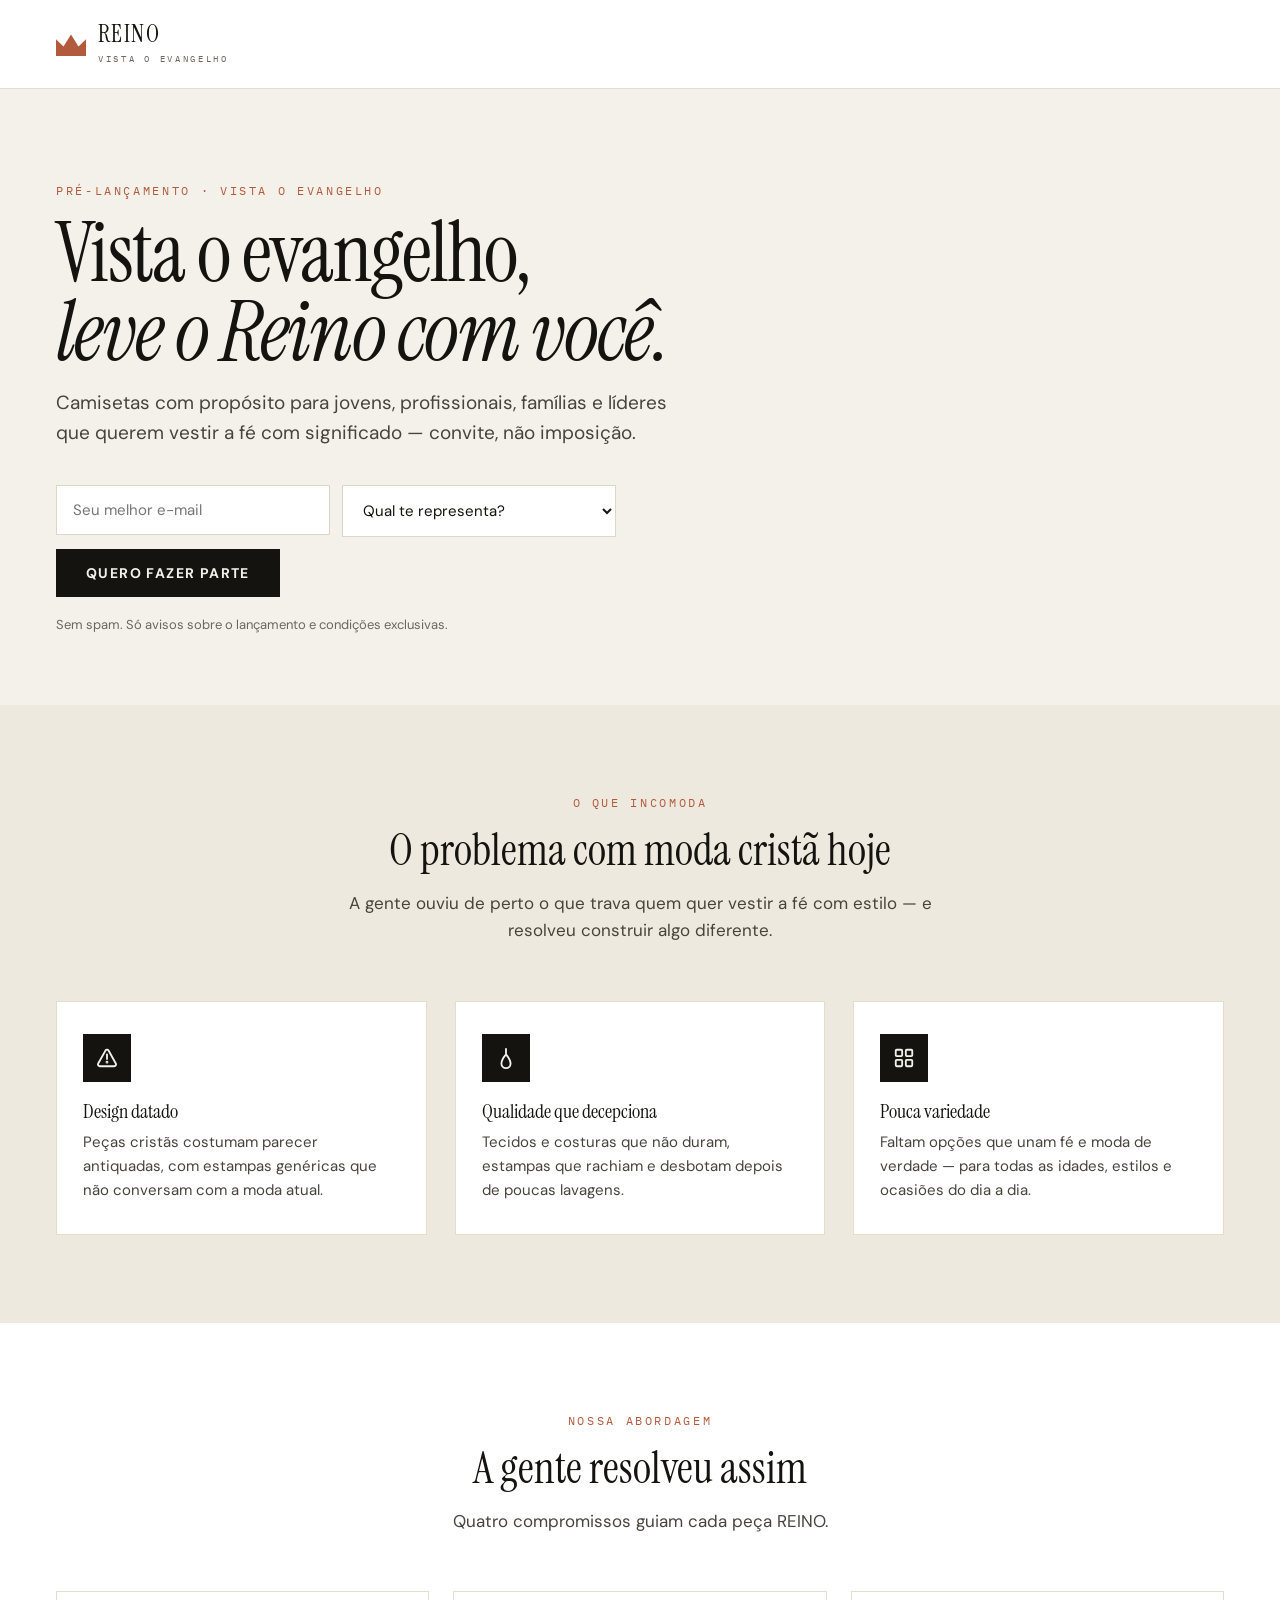
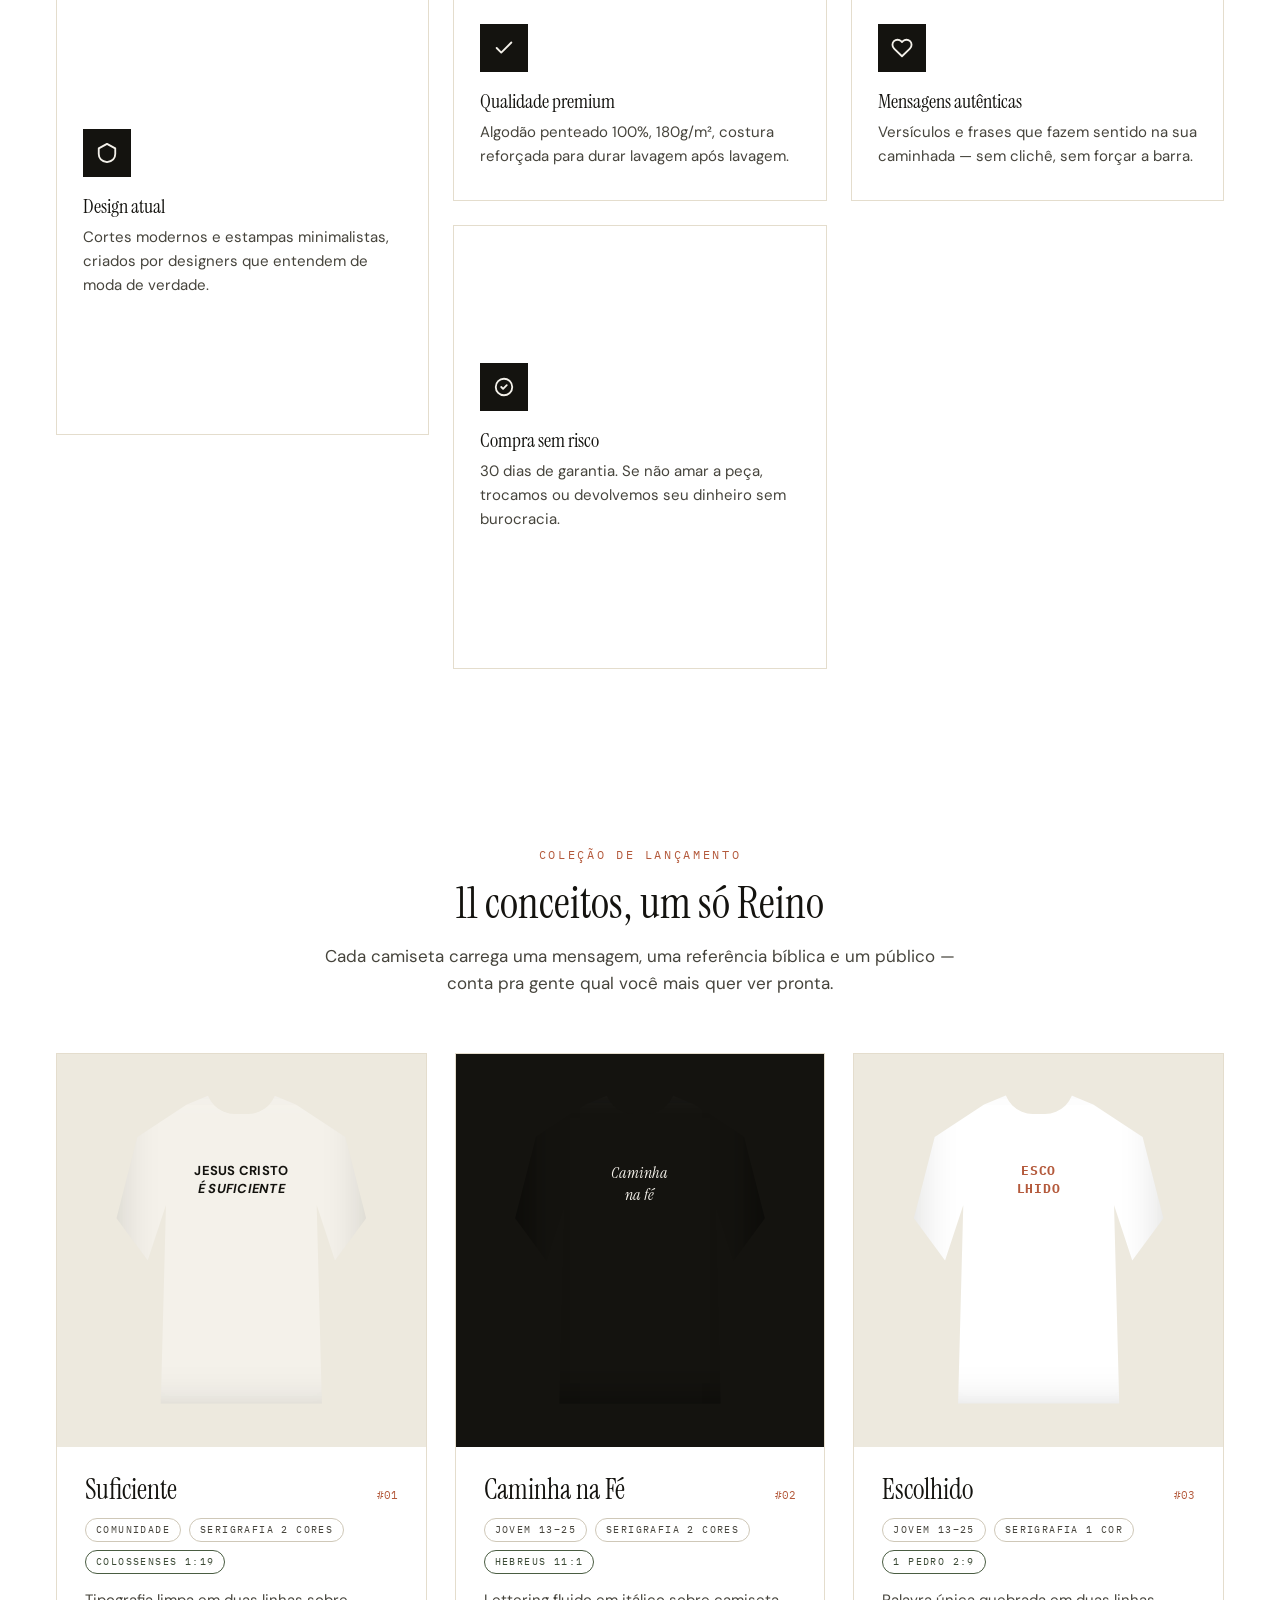
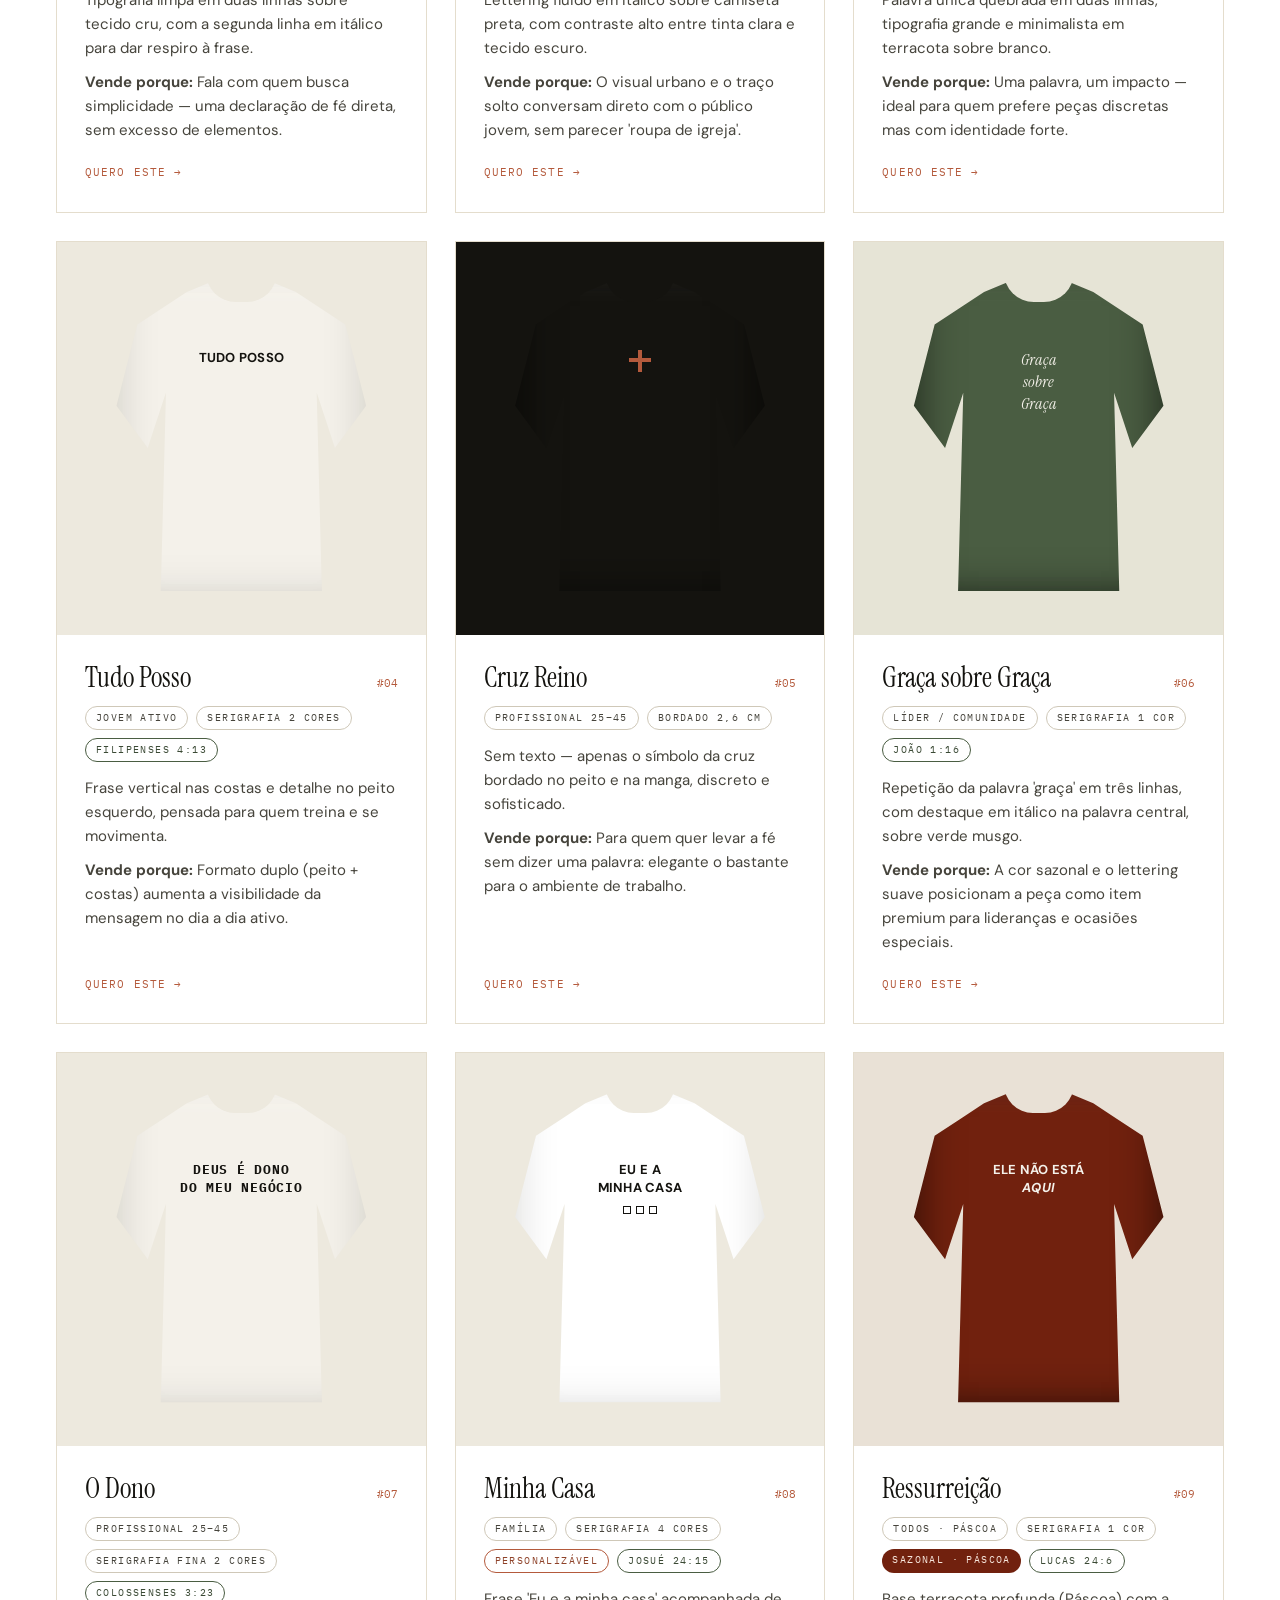
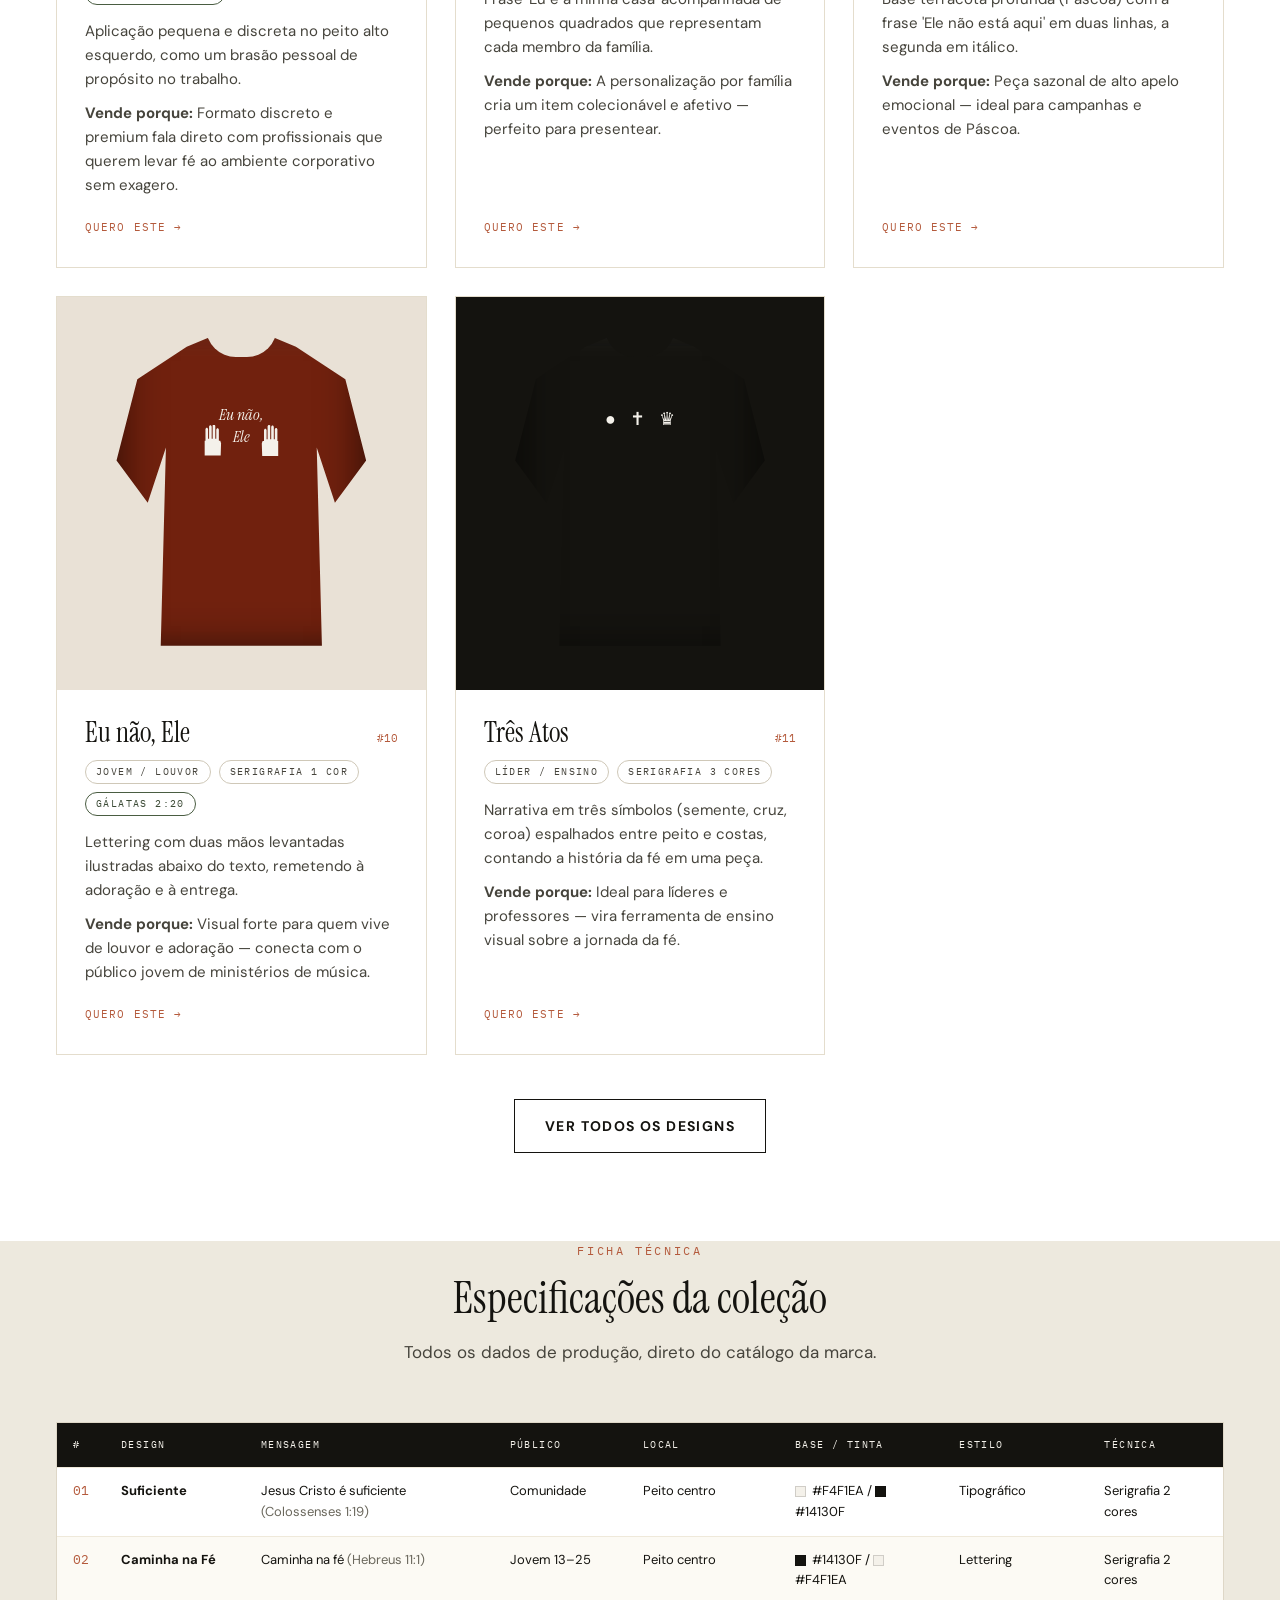
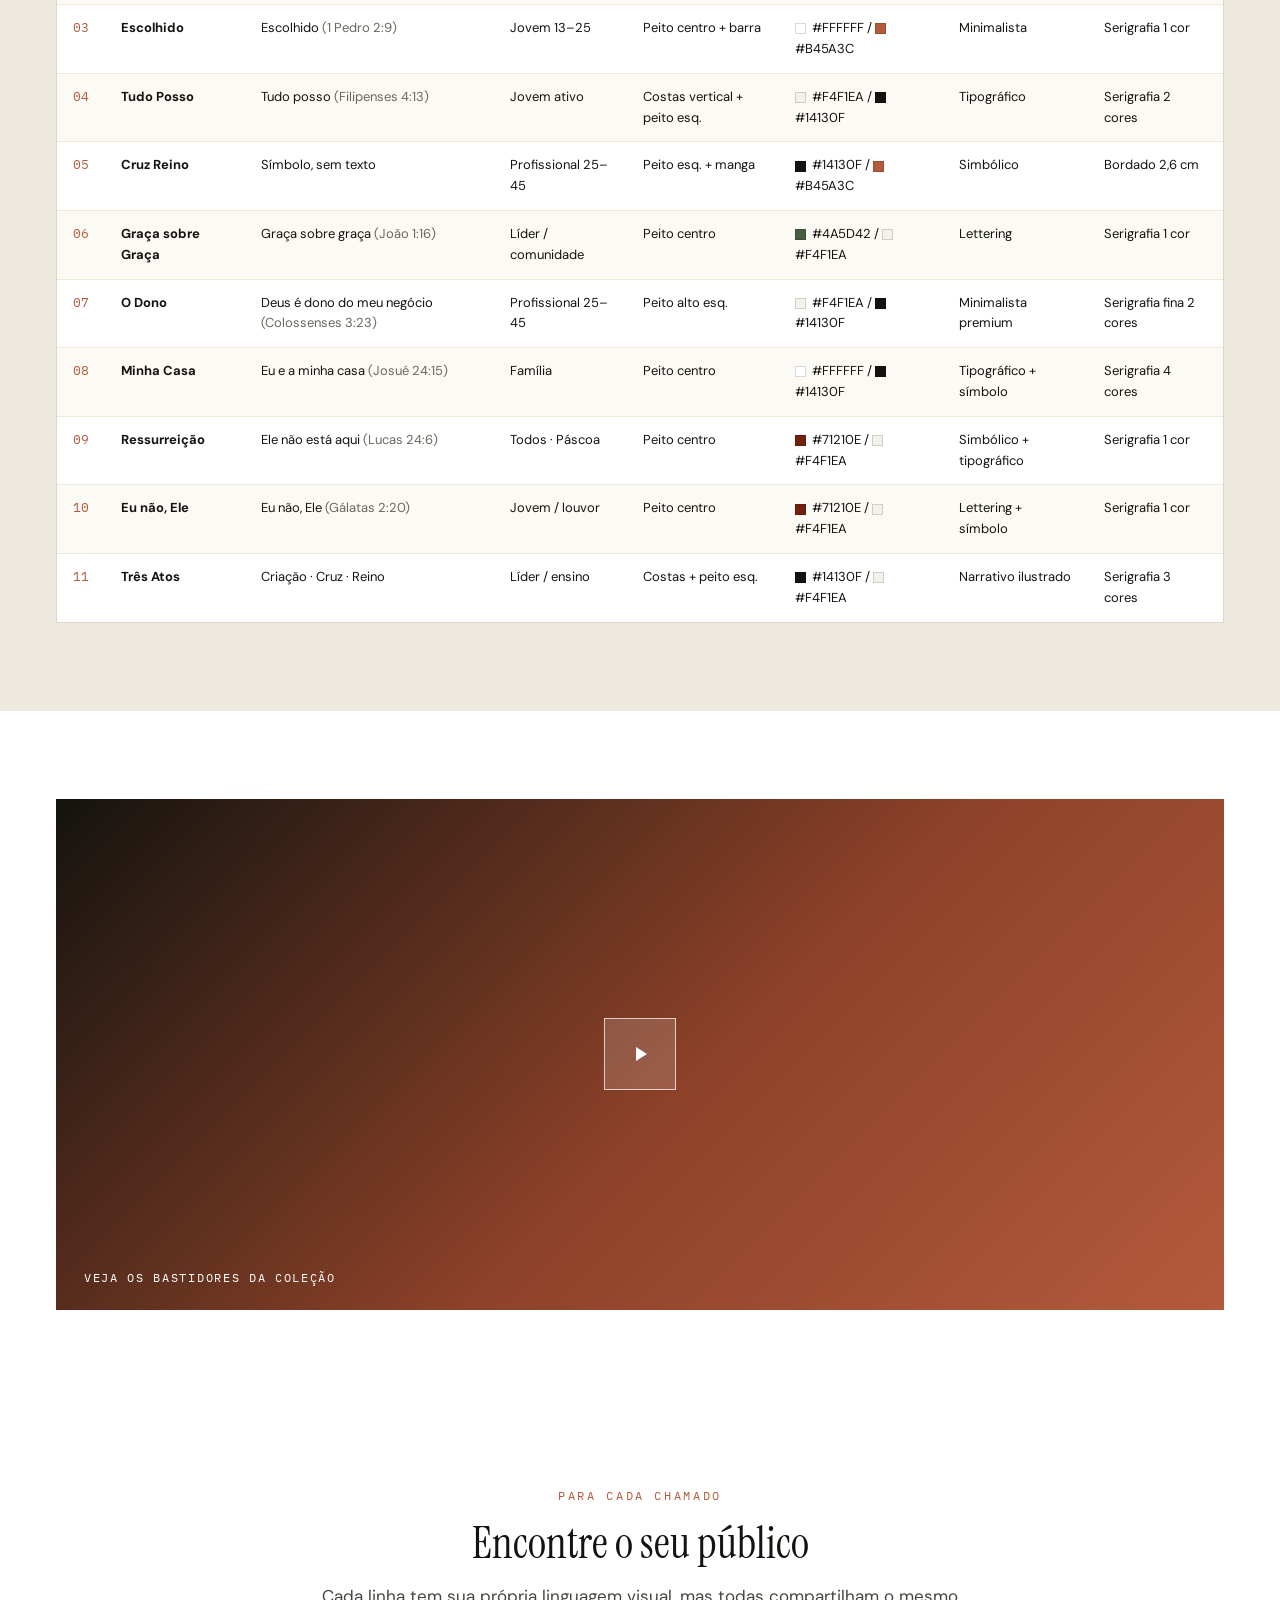
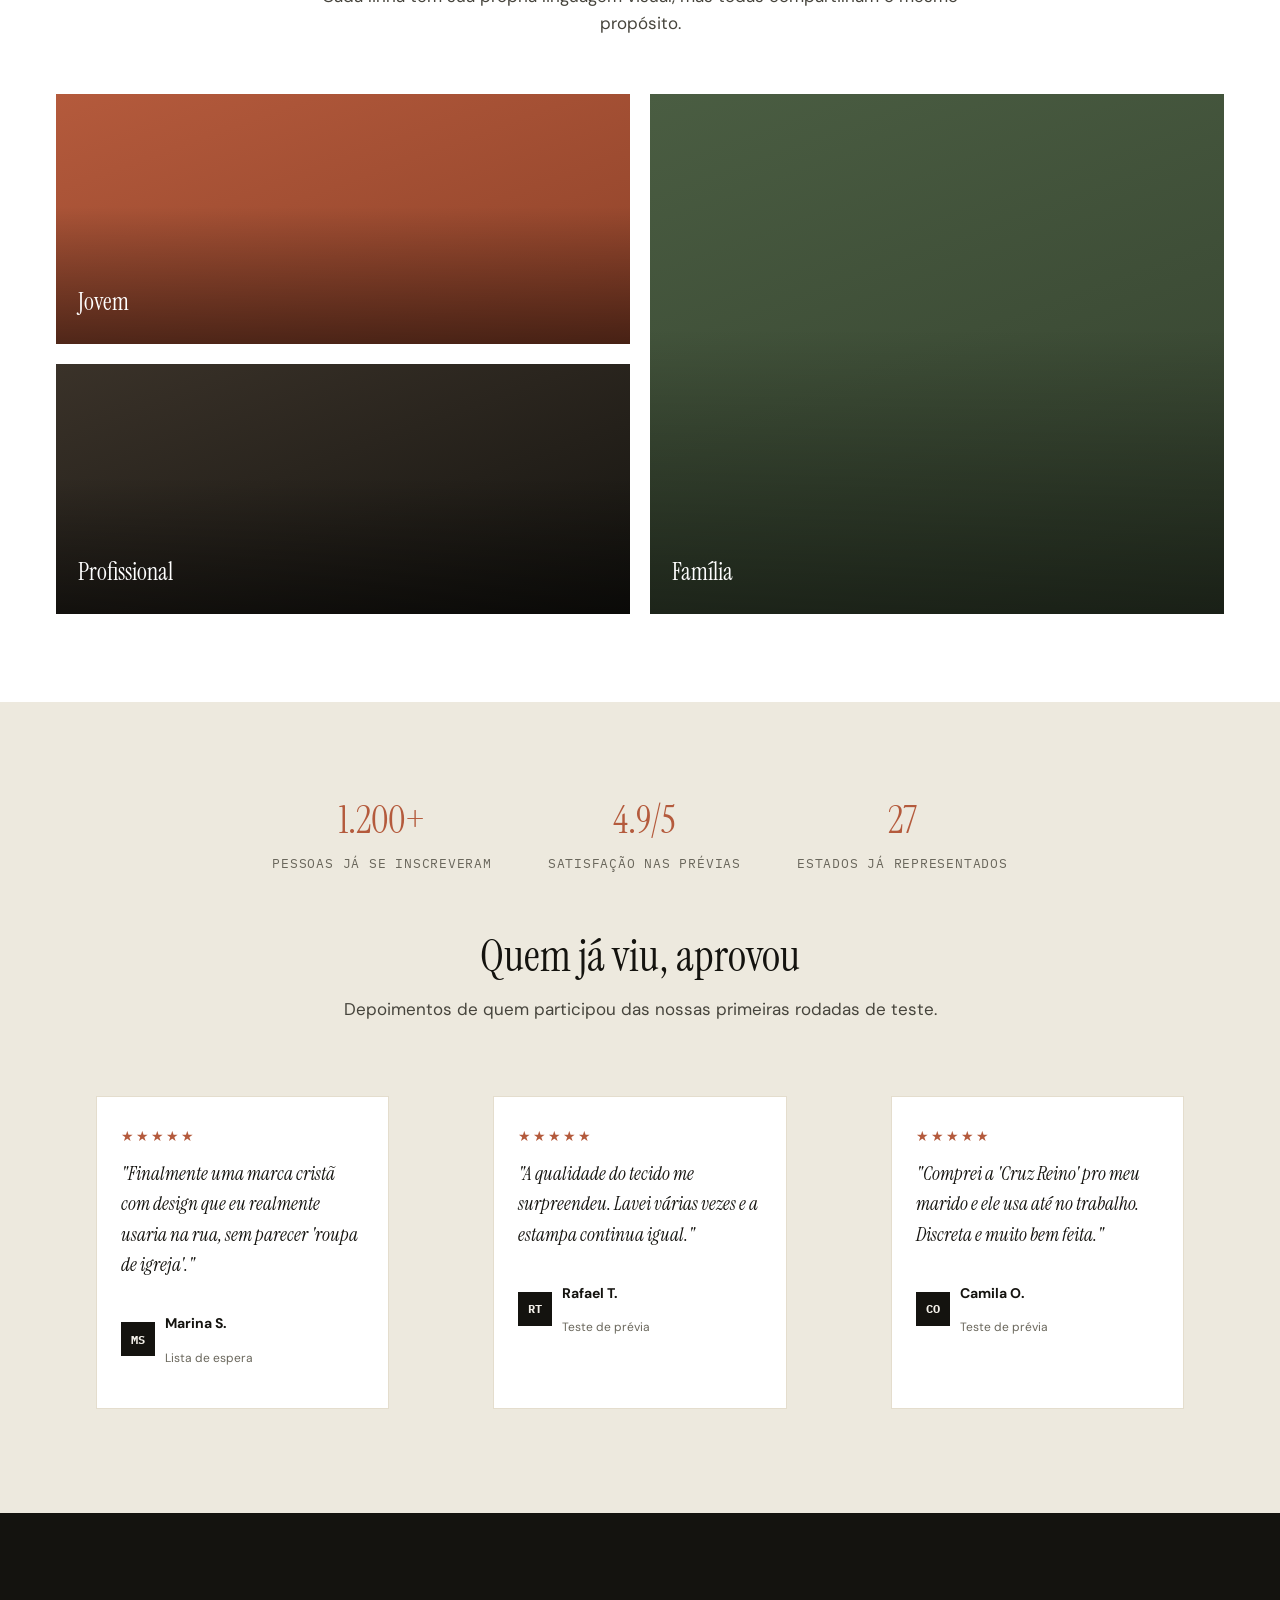
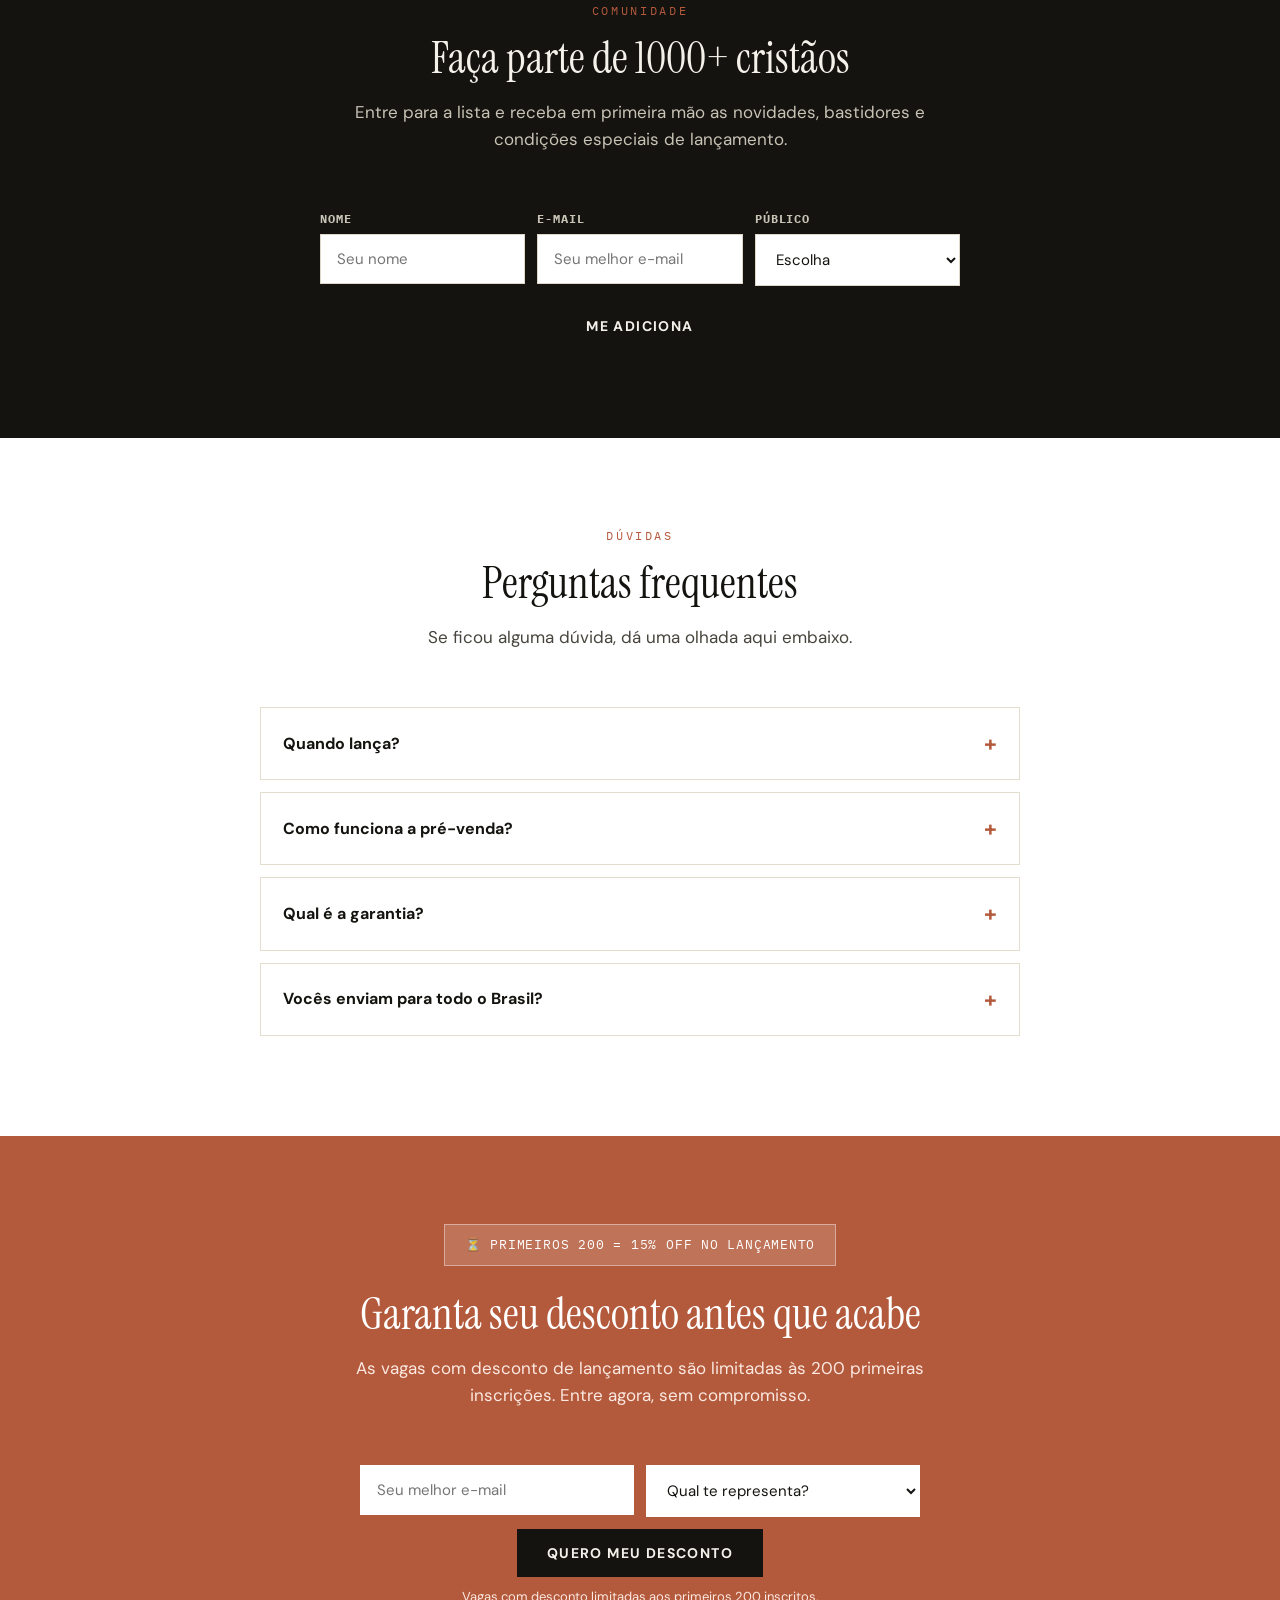
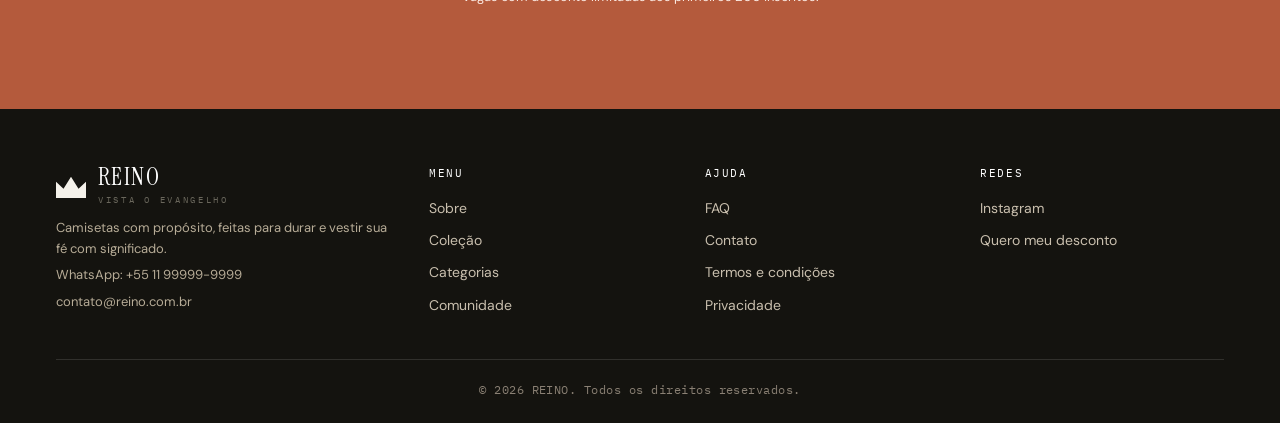
==== commit 9dbc210f: "Rebrand landing page to REINO using provided design handoff Integrate the REINO design handoff (prod" ====
--- a/index.html
+++ b/index.html
@@ -3,41 +3,38 @@
 <head>
 <meta charset="UTF-8">
 <meta name="viewport" content="width=device-width, initial-scale=1.0">
-<title>Veste Fé — Moda Cristã com Estilo</title>
-<meta name="description" content="Peças exclusivas que unem estilo contemporâneo e mensagens de fé. Inscreva-se e ganhe 15% OFF no lançamento.">
+<title>REINO — Vista o Evangelho</title>
+<meta name="description" content="Camisetas com propósito para quem quer vestir a fé com significado. Jovens, profissionais, famílias e líderes. Inscreva-se e ganhe 15% OFF no lançamento.">
 <link rel="preconnect" href="https://fonts.googleapis.com">
 <link rel="preconnect" href="https://fonts.gstatic.com" crossorigin>
-<link href="https://fonts.googleapis.com/css2?family=Playfair+Display:wght@600;700;800&family=Inter:wght@400;500;600;700&display=swap" rel="stylesheet">
+<link href="https://fonts.googleapis.com/css2?family=Instrument+Serif:ital@0;1&family=DM+Sans:opsz,wght@9..40,300;9..40,400;9..40,500;9..40,700&family=IBM+Plex+Mono:wght@400;500&display=swap" rel="stylesheet">
 <style>
   :root{
-    --color-bg:#FFFFFF;
-    --color-bg-soft:#F7F1E9;
-    --color-primary:#9C5430;
-    --color-primary-dark:#7A4224;
-    --color-primary-light:#C98A5E;
-    --color-dark:#241D18;
-    --color-dark-soft:#6B5D53;
-    --color-gold:#D9A441;
-    --color-border:#E9DFD1;
-    --color-cream:#F5EFE6;
-    --color-footer:#7A3F22;
-    --color-success:#4C6B46;
-    --color-success-bg:#EFF4EC;
-    --color-success-border:#8FA989;
-    --color-error:#C96B6B;
+    --color-black:#14130F;
+    --color-off-white:#F4F1EA;
     --color-white:#FFFFFF;
-    --font-heading:'Playfair Display', Georgia, serif;
-    --font-body:'Inter', -apple-system, BlinkMacSystemFont, sans-serif;
-    --radius:14px;
-    --shadow:0 10px 30px rgba(36,29,24,0.08);
+    --color-terracota:#B45A3C;
+    --color-terracota-dark:#8E4229;
+    --color-verde:#4A5D42;
+    --color-text-soft:#46443C;
+    --color-caption:#6A675C;
+    --color-border:#E4DDCD;
+    --color-border-strong:#DED7C7;
+    --color-surface:#EDE9DE;
+    --color-stripe:#FCFAF4;
+    --color-pascoa:#71210E;
+    --font-display:'Instrument Serif', Georgia, serif;
+    --font-body:'DM Sans', -apple-system, BlinkMacSystemFont, sans-serif;
+    --font-mono:'IBM Plex Mono', 'Courier New', monospace;
+    --shadow:0 8px 24px -12px rgba(20,19,15,.18);
   }
   *{box-sizing:border-box;}
   html{scroll-behavior:smooth;}
   body{
     margin:0;
     font-family:var(--font-body);
-    color:var(--color-dark);
-    background:var(--color-bg);
+    color:var(--color-black);
+    background:var(--color-white);
     line-height:1.6;
     -webkit-font-smoothing:antialiased;
   }
@@ -45,71 +42,96 @@
   a{color:inherit;}
   .container{
     width:100%;
-    max-width:1120px;
+    max-width:1320px;
     margin:0 auto;
-    padding:0 24px;
+    padding:0 56px;
   }
   section{padding:88px 0;}
-  h1,h2,h3{font-family:var(--font-heading);line-height:1.15;margin:0 0 16px;color:var(--color-dark);}
-  h2{font-size:clamp(28px,4vw,42px);text-align:center;}
+  h1,h2,h3{font-family:var(--font-display);line-height:1.1;margin:0 0 16px;color:var(--color-black);font-weight:400;}
+  h2{font-size:clamp(28px,4vw,44px);text-align:center;}
   .eyebrow{
     display:inline-block;
+    font-family:var(--font-mono);
     text-transform:uppercase;
-    letter-spacing:.14em;
+    letter-spacing:.22em;
     font-size:12px;
-    font-weight:700;
-    color:var(--color-primary);
+    font-weight:400;
+    color:var(--color-terracota);
     margin-bottom:14px;
   }
   .section-intro{
     max-width:640px;
     margin:0 auto 56px;
     text-align:center;
-    color:var(--color-dark-soft);
+    color:var(--color-text-soft);
     font-size:17px;
   }
+
+  /* -------- Buttons -------- */
   .btn{
     display:inline-flex;
     align-items:center;
     justify-content:center;
     gap:8px;
-    background:var(--color-primary);
-    color:var(--color-white);
+    background:var(--color-black);
+    color:var(--color-off-white);
+    font-family:var(--font-body);
     font-weight:700;
-    font-size:16px;
-    padding:16px 28px;
+    font-size:14px;
+    letter-spacing:.1em;
+    text-transform:uppercase;
+    padding:15px 30px;
     border:none;
-    border-radius:999px;
+    border-radius:0;
     cursor:pointer;
     text-decoration:none;
-    transition:transform .15s ease, background .15s ease, box-shadow .15s ease;
-    box-shadow:0 6px 18px rgba(156,84,48,.28);
-  }
-  .btn:hover{background:var(--color-primary-dark);transform:translateY(-1px);}
-  .btn:focus-visible{outline:3px solid var(--color-gold);outline-offset:2px;}
+    transition:background .15s ease-out;
+  }
+  .btn:hover{background:var(--color-terracota);}
+  .btn:active{background:var(--color-terracota-dark);transform:translateY(1px);}
+  .btn:focus-visible{outline:2px solid var(--color-terracota);outline-offset:2px;}
   .btn-secondary{
     background:transparent;
-    color:var(--color-primary);
-    border:2px solid var(--color-primary);
-    box-shadow:none;
-    padding:14px 26px;
-  }
-  .btn-secondary:hover{background:var(--color-primary);color:#fff;}
+    color:var(--color-black);
+    border:1px solid var(--color-black);
+  }
+  .btn-secondary:hover{background:var(--color-black);color:var(--color-off-white);}
 
   .link-arrow{
     display:inline-flex;
     align-items:center;
     gap:6px;
+    font-family:var(--font-mono);
     text-transform:uppercase;
-    letter-spacing:.08em;
-    font-size:12px;
-    font-weight:700;
-    color:var(--color-primary);
+    letter-spacing:.1em;
+    font-size:11px;
+    color:var(--color-terracota);
     text-decoration:none;
     border-bottom:1px solid transparent;
-    transition:border-color .15s ease, gap .15s ease;
-  }
-  .link-arrow:hover{border-color:var(--color-primary);gap:9px;}
+    transition:border-color .15s ease-out, gap .15s ease-out;
+  }
+  .link-arrow:hover{border-color:var(--color-terracota);gap:9px;}
+
+  /* -------- Badges -------- */
+  .badge{
+    display:inline-block;
+    font-family:var(--font-mono);
+    font-size:10px;
+    letter-spacing:.14em;
+    text-transform:uppercase;
+    padding:6px 10px;
+    border-radius:999px;
+    line-height:1;
+  }
+  .badge-black{background:var(--color-black);color:var(--color-off-white);}
+  .badge-terracota{background:var(--color-terracota);color:#fff;}
+  .badge-green{background:var(--color-verde);color:#fff;}
+  .badge-outline{border:1px solid #CFC8B8;color:var(--color-text-soft);}
+  .badge-outline-terracota{border:1px solid var(--color-terracota);color:var(--color-terracota-dark);}
+  .badge-outline-green{border:1px solid var(--color-verde);color:#3B4A35;}
+  .badge-premium{background:#EBE6D9;color:var(--color-black);}
+  .badge-pascoa{background:var(--color-pascoa);color:#F7E6DC;}
+  .badge-row{display:flex;flex-wrap:wrap;gap:8px;margin-bottom:14px;}
 
   /* -------- Scroll reveal -------- */
   .reveal{opacity:0;transform:translateY(28px);transition:opacity .7s ease, transform .7s ease;}
@@ -134,537 +156,309 @@
     gap:6px;
     text-align:left;
   }
-  label{font-size:13px;font-weight:600;color:var(--color-dark-soft);}
+  label{font-size:12px;font-weight:700;color:var(--color-text-soft);font-family:var(--font-mono);text-transform:uppercase;letter-spacing:.08em;}
   input[type="email"],
   input[type="text"],
   select{
     width:100%;
     padding:14px 16px;
-    border-radius:10px;
-    border:1.5px solid var(--color-border);
+    border-radius:0;
+    border:1px solid var(--color-border-strong);
     background:var(--color-white);
     font-family:var(--font-body);
     font-size:15px;
-    color:var(--color-dark);
+    color:var(--color-black);
   }
   input:focus,select:focus{
     outline:none;
-    border-color:var(--color-primary);
-    box-shadow:0 0 0 3px rgba(156,84,48,.15);
+    border-color:var(--color-terracota);
+    box-shadow:0 0 0 2px rgba(180,90,60,.15);
   }
   .form-note{
     font-size:13px;
-    color:var(--color-dark-soft);
+    color:var(--color-text-soft);
     margin-top:10px;
   }
   .form-success{
     display:none;
-    background:var(--color-success-bg);
-    border:1.5px solid var(--color-success-border);
-    color:var(--color-success);
+    background:#EFF4EC;
+    border:1px solid var(--color-verde);
+    color:#354B2E;
     padding:16px 18px;
-    border-radius:10px;
     font-weight:600;
   }
   .form-error{
     display:none;
     background:#FBEAEA;
-    border:1.5px solid var(--color-error);
+    border:1px solid #C96B6B;
     color:#7A2E2E;
     padding:12px 16px;
-    border-radius:10px;
     font-size:14px;
     margin-top:10px;
   }
   form.submitted .stack-form{display:none;}
   form.submitted .form-success{display:block;}
 
+  /* -------- Logo -------- */
+  .logo{display:inline-flex;align-items:center;gap:12px;text-decoration:none;color:inherit;}
+  .logo-crown{
+    width:30px;height:24px;flex-shrink:0;
+    background:var(--color-terracota);
+    clip-path:polygon(0 100%, 0 30%, 25% 60%, 50% 10%, 75% 60%, 100% 30%, 100% 100%);
+  }
+  .logo-crown.on-dark{background:var(--color-off-white);}
+  .logo-word{font-family:var(--font-display);font-size:24px;letter-spacing:.06em;line-height:1;}
+  .logo-tagline{display:block;font-family:var(--font-mono);font-size:9px;letter-spacing:.3em;text-transform:uppercase;color:var(--color-caption);margin-top:2px;}
+
+  .topbar{padding:22px 0;border-bottom:1px solid var(--color-border);}
+
   /* -------- Hero -------- */
-  .hero-media{
-    position:relative;
-    min-height:560px;
-    display:flex;
-    align-items:flex-end;
-    overflow:hidden;
-    background:
-      radial-gradient(120% 140% at 15% 0%, rgba(217,164,65,.35) 0%, rgba(217,164,65,0) 45%),
-      linear-gradient(155deg, var(--color-primary-light) 0%, var(--color-primary) 45%, var(--color-dark) 100%);
-  }
-  .hero-media-content{
-    position:relative;
-    z-index:2;
-    padding:56px 32px 96px;
+  .hero{background:var(--color-off-white);padding:88px 0 56px;}
+  .hero h1{
+    font-size:clamp(38px,7vw,84px);
+    line-height:.94;
+    letter-spacing:-.02em;
+    max-width:820px;
+  }
+  .hero h1 em{font-style:italic;}
+  .hero .lead{
+    font-size:19px;
+    line-height:1.6;
+    color:var(--color-text-soft);
     max-width:640px;
-    color:var(--color-cream);
-  }
-  .hero-media-content .eyebrow{color:var(--color-cream);opacity:.9;}
-  .hero-media-content h1{
-    color:#fff;
-    text-transform:uppercase;
-    letter-spacing:.02em;
-    font-size:clamp(32px,5.2vw,52px);
-    max-width:520px;
-  }
-  .scroll-cue{
-    position:absolute;
-    left:32px;
-    bottom:24px;
-    z-index:2;
-    color:var(--color-cream);
-    font-size:12px;
-    letter-spacing:.14em;
-    text-transform:uppercase;
-    display:flex;
-    align-items:center;
-    gap:8px;
-    animation:bob 2.2s ease-in-out infinite;
-  }
-  @keyframes bob{
-    0%,100%{transform:translateY(0);}
-    50%{transform:translateY(6px);}
-  }
-  .hero-floats{
-    position:absolute;
-    right:24px;
-    bottom:24px;
-    z-index:2;
-    display:flex;
-    flex-direction:column;
-    gap:14px;
-    max-width:260px;
-  }
-  .hero-float-card{
-    display:flex;
-    align-items:center;
-    gap:12px;
-    background:rgba(255,255,255,.96);
-    border-radius:12px;
-    padding:10px;
-    box-shadow:var(--shadow);
-    transition:transform .2s ease;
-  }
-  .hero-float-card:hover{transform:translateY(-3px);}
-  .hero-float-thumb{
-    width:56px;height:56px;
-    border-radius:8px;
-    flex-shrink:0;
-    background:linear-gradient(135deg,var(--color-primary),var(--color-gold));
-  }
-  .hero-float-card:nth-child(2) .hero-float-thumb{background:linear-gradient(135deg,var(--color-dark),var(--color-dark-soft));}
-  .hero-float-body p{margin:0;}
-  .hero-float-body .name{font-size:13px;font-weight:700;color:var(--color-dark);}
-  .hero-float-body .tag{font-size:11px;color:var(--color-primary);font-weight:700;text-transform:uppercase;letter-spacing:.06em;margin:2px 0 4px;}
-  .hero-float-body a{font-size:11px;}
-
-  .hero-form-wrap{
-    background:var(--color-bg-soft);
-    padding:44px 24px 40px;
-    text-align:center;
-  }
-  .hero-form-wrap p.sub{
-    max-width:600px;
-    margin:0 auto 28px;
-    font-size:17px;
-    color:var(--color-dark-soft);
-  }
-  .hero-form-wrap .stack-form{margin:0 auto;justify-content:center;}
-  .hero-trust{
-    margin-top:22px;
-    font-size:13px;
-    color:var(--color-dark-soft);
-  }
-
-  /* -------- Problem cards -------- */
-  .grid-3{
-    display:grid;
-    grid-template-columns:repeat(3,1fr);
-    gap:28px;
-  }
+    margin:0 0 36px;
+  }
+  .hero-trust{margin-top:18px;font-size:13px;color:var(--color-caption);}
+
+  /* -------- Cards / grid -------- */
+  .grid-3{display:grid;grid-template-columns:repeat(3,1fr);gap:28px;}
   .card{
     background:var(--color-white);
     border:1px solid var(--color-border);
-    border-radius:var(--radius);
     padding:32px 26px;
-    box-shadow:var(--shadow);
-    transition:transform .2s ease, box-shadow .2s ease;
-  }
-  .card:hover{transform:translateY(-4px);box-shadow:0 16px 34px rgba(36,29,24,.12);}
+    transition:border-color .15s ease-out, box-shadow .15s ease-out, transform .15s ease-out;
+  }
+  .card:hover{border-color:var(--color-border-strong);box-shadow:var(--shadow);transform:translateY(-2px);}
   .card .icon{
-    width:52px;height:52px;
-    border-radius:50%;
+    width:48px;height:48px;
     display:flex;align-items:center;justify-content:center;
     margin-bottom:18px;
-    background:var(--color-primary);
-    color:#fff;
-  }
-  .card h3{font-size:19px;margin-bottom:8px;}
-  .card p{margin:0;color:var(--color-dark-soft);font-size:15px;}
-  .problem{background:var(--color-bg-soft);}
-
-  /* -------- Solution bento grid -------- */
-  .bento{
-    display:grid;
-    grid-template-columns:repeat(3,1fr);
-    grid-auto-rows:1fr;
-    gap:24px;
-  }
+    background:var(--color-black);
+    color:var(--color-off-white);
+  }
+  .card h3{font-size:20px;margin-bottom:8px;}
+  .card p{margin:0;color:var(--color-text-soft);font-size:15px;}
+  .problem{background:var(--color-surface);}
+
+  .bento{display:grid;grid-template-columns:repeat(3,1fr);grid-auto-rows:1fr;gap:24px;}
   .bento .card{display:flex;flex-direction:column;justify-content:center;}
   .bento .card.tall{grid-row:span 2;}
-  @media (min-width:861px){
-    .bento{grid-template-rows:repeat(2,1fr);}
-  }
-
-  /* -------- Product / design grid -------- */
-  .design-grid{
+  @media (min-width:861px){.bento{grid-template-rows:repeat(2,1fr);}}
+
+  /* -------- Product grid (REINO camisetas) -------- */
+  #produtos-grid{
     display:grid;
-    grid-template-columns:repeat(4,1fr);
-    gap:24px;
-  }
-  .design-card{
-    display:flex;
-    flex-direction:column;
-  }
-  .design-thumb{
-    aspect-ratio:3/4;
-    border-radius:var(--radius);
-    overflow:hidden;
-    background:linear-gradient(135deg,var(--color-primary) 0%,var(--color-gold) 100%);
-    display:flex;
-    align-items:flex-end;
-    padding:14px;
-    color:#fff;
-    font-family:var(--font-heading);
-    font-size:17px;
-    font-weight:700;
-    transition:transform .3s ease;
-  }
-  .design-card:hover .design-thumb{transform:scale(1.03);}
-  .design-card:nth-child(2) .design-thumb{background:linear-gradient(135deg,var(--color-dark) 0%,var(--color-dark-soft) 100%);}
-  .design-card:nth-child(3) .design-thumb{background:linear-gradient(135deg,var(--color-primary-dark) 0%,var(--color-primary) 100%);}
-  .design-card:nth-child(4) .design-thumb{background:linear-gradient(135deg,var(--color-gold) 0%,var(--color-primary-dark) 100%);}
-  .design-body{padding-top:14px;}
-  .design-body .cat{
-    display:block;
-    text-transform:uppercase;
-    letter-spacing:.1em;
-    font-size:11px;
-    color:var(--color-dark-soft);
-    margin-bottom:4px;
-  }
-  .design-body h3{font-size:16px;margin:0 0 4px;}
-  .design-body .tag-soon{
-    display:inline-block;
-    font-size:12px;
-    font-weight:700;
-    color:var(--color-primary);
-    margin-bottom:10px;
-  }
-  .design-more{text-align:center;margin-top:44px;}
+    grid-template-columns:repeat(auto-fit,minmax(340px,1fr));
+    gap:28px;
+  }
+  .product-card{background:var(--color-white);border:1px solid var(--color-border);min-width:0;display:flex;flex-direction:column;transition:border-color .15s ease-out, box-shadow .15s ease-out;}
+  .product-card:hover{border-color:var(--color-border-strong);box-shadow:var(--shadow);}
+  .mockup-zone{padding:34px;display:flex;align-items:center;justify-content:center;}
+  .shirt-mockup{
+    position:relative;
+    width:100%;
+    max-width:260px;
+    aspect-ratio:4/5;
+    clip-path:polygon(38% 2%, 29% 5%, 10% 15%, 2% 40%, 14% 53%, 21% 36%, 19% 97%, 81% 97%, 79% 36%, 86% 53%, 98% 40%, 90% 15%, 71% 5%, 62% 2%);
+    filter:drop-shadow(0 16px 16px rgba(20,19,15,0.18));
+  }
+  .shirt-mockup.shading-light{box-shadow:inset 30px 0 44px -24px rgba(20,19,15,0.16), inset -30px 0 44px -24px rgba(20,19,15,0.16), inset 0 -34px 44px -28px rgba(20,19,15,0.13), inset 0 22px 30px -22px rgba(255,255,255,0.5);}
+  .shirt-mockup.shading-dark{box-shadow:inset 30px 0 44px -22px rgba(0,0,0,0.55), inset -30px 0 44px -22px rgba(0,0,0,0.55), inset 0 -34px 44px -26px rgba(0,0,0,0.5), inset 0 22px 30px -22px rgba(255,255,255,0.09);}
+  .collar{position:absolute;top:-1%;left:50%;transform:translateX(-50%);width:27%;height:9%;border-radius:0 0 999px 999px;}
+  .print-area{
+    position:absolute;top:23%;left:20%;right:20%;
+    text-align:center;
+    display:flex;flex-direction:column;align-items:center;gap:2px;
+  }
+  .print-area .pline{font-size:13px;line-height:1.25;white-space:nowrap;}
+  .hand{position:absolute;width:20px;height:31px;top:46%;
+    clip-path:polygon(4% 100%, 4% 52%, 8% 52%, 8% 14%, 12% 10%, 17% 10%, 21% 14%, 21% 46%, 26% 46%, 26% 6%, 30% 2%, 35% 2%, 39% 6%, 39% 46%, 44% 46%, 44% 2%, 48% 0%, 53% 0%, 57% 4%, 57% 46%, 62% 46%, 62% 16%, 66% 12%, 71% 12%, 75% 16%, 75% 52%, 82% 52%, 86% 60%, 84% 100%);}
+  .hand-left{left:26%;}
+  .hand-right{right:26%;transform:scaleX(-1);}
+  .symbol-row{display:flex;gap:14px;align-items:center;justify-content:center;font-family:var(--font-mono);font-size:18px;}
+  .family-squares{display:flex;gap:5px;margin-top:8px;}
+  .family-squares span{width:8px;height:8px;border:1px solid currentColor;}
+
+  .product-body{padding:28px;display:flex;flex-direction:column;flex:1;}
+  .product-title-row{display:flex;justify-content:space-between;align-items:baseline;margin-bottom:12px;gap:12px;}
+  .product-title-row h3{font-size:28px;margin:0;}
+  .product-num{font-family:var(--font-mono);font-size:11px;color:var(--color-terracota);flex-shrink:0;}
+  .product-body p{font-size:15px;line-height:1.6;color:var(--color-text-soft);margin:0 0 10px;}
+  .product-body p:last-of-type{margin-bottom:16px;}
+  .product-body .cta{margin-top:auto;}
+
+  /* -------- Ficha técnica -------- */
+  .spec-wrap{overflow-x:auto;border:1px solid var(--color-border-strong);background:var(--color-white);}
+  table.spec{border-collapse:collapse;min-width:900px;width:100%;font-size:13px;}
+  table.spec thead th{
+    background:var(--color-black);color:var(--color-off-white);
+    font-family:var(--font-mono);font-size:10px;letter-spacing:.14em;
+    text-transform:uppercase;font-weight:400;padding:14px 16px;text-align:left;white-space:nowrap;
+  }
+  table.spec tbody td{border-top:1px solid #EFE9DA;padding:13px 16px;text-align:left;vertical-align:top;}
+  table.spec tbody tr:nth-child(even){background:var(--color-stripe);}
+  table.spec td.num{font-family:var(--font-mono);color:var(--color-terracota);}
+  table.spec td.name{font-weight:700;}
+  .swatch{display:inline-block;width:11px;height:11px;margin-right:6px;vertical-align:middle;border:1px solid rgba(0,0,0,.15);}
 
   /* -------- Video / lifestyle banner -------- */
   .video-banner{
-    position:relative;
-    border-radius:var(--radius);
-    overflow:hidden;
-    aspect-ratio:16/7;
-    background:linear-gradient(135deg, var(--color-dark) 0%, var(--color-primary-dark) 55%, var(--color-primary) 100%);
-    display:flex;
-    align-items:center;
-    justify-content:center;
+    position:relative;overflow:hidden;aspect-ratio:16/7;
+    background:linear-gradient(135deg, var(--color-black) 0%, var(--color-terracota-dark) 55%, var(--color-terracota) 100%);
+    display:flex;align-items:center;justify-content:center;text-decoration:none;
   }
   .play-btn{
-    width:76px;height:76px;
-    border-radius:50%;
-    background:rgba(255,255,255,.18);
-    border:1.5px solid rgba(255,255,255,.7);
+    width:72px;height:72px;
+    background:rgba(255,255,255,.15);
+    border:1px solid rgba(255,255,255,.7);
     display:flex;align-items:center;justify-content:center;
-    cursor:pointer;
-    text-decoration:none;
     animation:pulse 2.4s ease-in-out infinite;
   }
-  @keyframes pulse{
-    0%,100%{box-shadow:0 0 0 0 rgba(255,255,255,.25);}
-    50%{box-shadow:0 0 0 14px rgba(255,255,255,0);}
-  }
-  .video-caption{
-    position:absolute;
-    left:28px;
-    bottom:22px;
-    color:#fff;
-    font-size:13px;
-    letter-spacing:.06em;
-    text-transform:uppercase;
-  }
+  @keyframes pulse{0%,100%{box-shadow:0 0 0 0 rgba(255,255,255,.25);}50%{box-shadow:0 0 0 14px rgba(255,255,255,0);}}
+  .video-caption{position:absolute;left:28px;bottom:22px;color:#fff;font-family:var(--font-mono);font-size:12px;letter-spacing:.14em;text-transform:uppercase;}
 
   /* -------- Category tiles -------- */
-  .category-grid{
-    display:grid;
-    grid-template-columns:1fr 1fr;
-    grid-template-rows:1fr 1fr;
-    gap:20px;
-    height:560px;
-  }
+  .category-grid{display:grid;grid-template-columns:1fr 1fr;grid-template-rows:1fr 1fr;gap:20px;height:520px;}
   .category-tile{
-    position:relative;
-    border-radius:var(--radius);
-    overflow:hidden;
-    display:flex;
-    align-items:flex-end;
-    padding:22px;
-    color:#fff;
-    text-decoration:none;
-    background:linear-gradient(160deg,var(--color-dark) 0%, var(--color-primary-dark) 100%);
-    transition:transform .3s ease;
+    position:relative;display:flex;align-items:flex-end;padding:22px;color:#fff;text-decoration:none;
+    transition:transform .3s ease;overflow:hidden;
   }
   .category-tile:hover{transform:translateY(-4px);}
-  .category-tile span{
-    font-family:var(--font-heading);
-    font-size:22px;
-    text-transform:uppercase;
-    letter-spacing:.04em;
-    position:relative;
-    z-index:1;
-  }
-  .category-tile::after{
-    content:'';
-    position:absolute;inset:0;
-    background:linear-gradient(0deg, rgba(0,0,0,.45) 0%, rgba(0,0,0,0) 55%);
-  }
-  .cat-feminino{grid-column:1;grid-row:1;background:linear-gradient(160deg,#B97A4E 0%, var(--color-primary-dark) 100%);}
-  .cat-masculino{grid-column:1;grid-row:2;background:linear-gradient(160deg,var(--color-dark-soft) 0%, var(--color-dark) 100%);}
-  .cat-unissex{grid-column:2;grid-row:1 / 3;background:linear-gradient(160deg,var(--color-gold) 0%, var(--color-primary) 100%);}
+  .category-tile span{font-family:var(--font-display);font-size:24px;position:relative;z-index:1;}
+  .category-tile::after{content:'';position:absolute;inset:0;background:linear-gradient(0deg, rgba(0,0,0,.5) 0%, rgba(0,0,0,0) 55%);}
+  .cat-jovem{grid-column:1;grid-row:1;background:linear-gradient(160deg,var(--color-terracota) 0%, var(--color-terracota-dark) 100%);}
+  .cat-profissional{grid-column:1;grid-row:2;background:linear-gradient(160deg,#3A3229 0%, var(--color-black) 100%);}
+  .cat-familia{grid-column:2;grid-row:1 / 3;background:linear-gradient(160deg,var(--color-verde) 0%, #33402D 100%);}
 
   /* -------- Social proof -------- */
-  .proof-stats{
-    display:flex;
-    justify-content:center;
-    gap:56px;
-    flex-wrap:wrap;
-    margin-bottom:56px;
-    text-align:center;
-  }
-  .proof-stats .stat-num{
-    font-family:var(--font-heading);
-    font-size:38px;
-    font-weight:700;
-    color:var(--color-primary);
-    display:block;
-  }
-  .proof-stats .stat-label{font-size:14px;color:var(--color-dark-soft);}
-  .testimonials{
-    display:grid;
-    grid-template-columns:repeat(3,1fr);
-    gap:24px;
-  }
-  .testimonial{
-    background:var(--color-white);
-    border:1px solid var(--color-border);
-    border-radius:var(--radius);
-    padding:28px 24px;
-    box-shadow:var(--shadow);
-  }
-  .testimonial .stars{color:var(--color-gold);letter-spacing:2px;font-size:14px;margin-bottom:12px;}
-  .testimonial p.quote{font-style:italic;color:var(--color-dark);margin:0 0 18px;}
+  .proof-stats{display:flex;justify-content:center;gap:56px;flex-wrap:wrap;margin-bottom:56px;text-align:center;}
+  .proof-stats .stat-num{font-family:var(--font-display);font-size:38px;color:var(--color-terracota);display:block;}
+  .proof-stats .stat-label{font-size:13px;color:var(--color-caption);font-family:var(--font-mono);text-transform:uppercase;letter-spacing:.06em;}
+  .testimonials{display:grid;grid-template-columns:repeat(3,1fr);gap:24px;}
+  .testimonial{background:var(--color-white);border:1px solid var(--color-border);padding:28px 24px;}
+  .testimonial .stars{color:var(--color-terracota);letter-spacing:2px;font-size:14px;margin-bottom:12px;}
+  .testimonial p.quote{font-style:italic;font-family:var(--font-display);font-size:19px;color:var(--color-black);margin:0 0 18px;}
   .testimonial .who{display:flex;align-items:center;gap:10px;}
-  .testimonial .avatar{
-    width:36px;height:36px;border-radius:50%;
-    background:var(--color-primary);
-    color:#fff;font-weight:700;font-size:13px;
-    display:flex;align-items:center;justify-content:center;
-    flex-shrink:0;
-  }
-  .testimonial .author{font-size:14px;font-weight:700;color:var(--color-dark);}
-  .testimonial .date{font-size:12px;color:var(--color-dark-soft);}
+  .testimonial .avatar{width:34px;height:34px;background:var(--color-black);color:var(--color-off-white);font-family:var(--font-mono);font-weight:700;font-size:12px;display:flex;align-items:center;justify-content:center;flex-shrink:0;}
+  .testimonial .author{font-size:14px;font-weight:700;}
+  .testimonial .date{font-size:12px;color:var(--color-caption);}
 
   /* -------- Community CTA -------- */
-  .community{
-    background:var(--color-dark);
-    color:#F5EFE6;
-    text-align:center;
-  }
-  .community h2,.community .section-intro{color:#F5EFE6;}
-  .community .section-intro{color:#D8CFC3;}
-  .community label{color:#D8CFC3;}
-  .community .form-note{color:#B9AEA0;}
+  .community{background:var(--color-black);color:var(--color-off-white);text-align:center;}
+  .community h2,.community .section-intro{color:var(--color-off-white);}
+  .community .section-intro{color:#C9C3B6;}
+  .community label{color:#C9C3B6;}
+  .community .form-note{color:#A39D8E;}
   .community .stack-form{margin:0 auto;justify-content:center;}
 
   /* -------- FAQ -------- */
   .faq-list{max-width:760px;margin:0 auto;}
-  details{
-    background:var(--color-white);
-    border:1px solid var(--color-border);
-    border-radius:12px;
-    padding:18px 22px;
-    margin-bottom:14px;
-  }
-  summary{
-    cursor:pointer;
-    font-weight:700;
-    font-size:16px;
-    list-style:none;
-    display:flex;
-    justify-content:space-between;
-    align-items:center;
-  }
+  details{background:var(--color-white);border:1px solid var(--color-border);padding:18px 22px;margin-bottom:12px;}
+  summary{cursor:pointer;font-weight:700;font-size:16px;list-style:none;display:flex;justify-content:space-between;align-items:center;}
   summary::-webkit-details-marker{display:none;}
-  summary::after{
-    content:'+';
-    font-size:22px;
-    color:var(--color-primary);
-    margin-left:12px;
-  }
+  summary::after{content:'+';font-size:22px;color:var(--color-terracota);margin-left:12px;}
   details[open] summary::after{content:'–';}
-  details p{margin:14px 0 0;color:var(--color-dark-soft);}
+  details p{margin:14px 0 0;color:var(--color-text-soft);}
 
   /* -------- Final CTA -------- */
-  .final-cta{
-    background:linear-gradient(135deg,var(--color-primary) 0%,var(--color-primary-dark) 100%);
-    color:#fff;
-    text-align:center;
-  }
+  .final-cta{background:var(--color-terracota);color:#fff;text-align:center;}
   .final-cta h2{color:#fff;}
-  .badge-urgency{
-    display:inline-flex;
-    align-items:center;
-    gap:8px;
-    background:rgba(255,255,255,.15);
-    border:1px solid rgba(255,255,255,.35);
-    padding:10px 20px;
-    border-radius:999px;
-    font-weight:700;
-    font-size:14px;
-    margin-bottom:24px;
-  }
+  .badge-urgency{display:inline-flex;align-items:center;gap:8px;background:rgba(255,255,255,.15);border:1px solid rgba(255,255,255,.4);padding:10px 20px;font-family:var(--font-mono);font-size:13px;letter-spacing:.06em;text-transform:uppercase;margin-bottom:24px;}
   .final-cta .section-intro{color:#FBE9E2;}
   .final-cta .stack-form{margin:0 auto;justify-content:center;}
   .final-cta label{color:#FBE9E2;}
-  .final-cta input,.final-cta select{border:1.5px solid transparent;}
-  .final-cta .btn{background:var(--color-dark);box-shadow:0 6px 18px rgba(0,0,0,.25);}
+  .final-cta input,.final-cta select{border:1px solid transparent;}
+  .final-cta .btn{background:var(--color-black);}
   .final-cta .btn:hover{background:#000;}
   .final-cta .form-note{color:#FBE9E2;}
 
   /* -------- Footer -------- */
-  footer{
-    background:var(--color-footer);
-    color:#EAD9C8;
-    padding:56px 0 24px;
-    font-size:14px;
-  }
-  .footer-grid{
-    display:grid;
-    grid-template-columns:1.4fr 1fr 1fr 1fr;
-    gap:32px;
-    margin-bottom:40px;
-  }
-  .footer-brand{
-    font-family:var(--font-heading);
-    font-size:24px;
-    font-weight:700;
-    color:#fff;
-    margin-bottom:10px;
-  }
-  .footer-grid p{margin:0 0 6px;color:#E2CBB6;font-size:13px;}
-  .footer-col h4{
-    font-size:12px;
-    text-transform:uppercase;
-    letter-spacing:.1em;
-    color:#fff;
-    margin:0 0 14px;
-  }
+  footer{background:var(--color-black);color:#C9BFAE;padding:56px 0 24px;font-size:14px;}
+  .footer-grid{display:grid;grid-template-columns:1.4fr 1fr 1fr 1fr;gap:32px;margin-bottom:40px;}
+  .footer-grid p{margin:0 0 6px;color:#B7AC97;font-size:13px;}
+  .footer-col h4{font-family:var(--font-mono);font-size:11px;text-transform:uppercase;letter-spacing:.14em;color:#fff;margin:0 0 14px;font-weight:400;}
   .footer-col ul{list-style:none;padding:0;margin:0;display:flex;flex-direction:column;gap:10px;}
-  .footer-col a{text-decoration:none;color:#EAD9C8;font-size:14px;}
+  .footer-col a{text-decoration:none;color:#C9BFAE;font-size:14px;}
   .footer-col a:hover{color:#fff;}
-  .footer-bottom{
-    border-top:1px solid rgba(255,255,255,.15);
-    padding-top:20px;
-    font-size:13px;
-    color:#D8BBA1;
-    text-align:center;
-  }
-
-  .visually-hidden{
-    position:absolute;width:1px;height:1px;
-    padding:0;margin:-1px;overflow:hidden;
-    clip:rect(0,0,0,0);white-space:nowrap;border:0;
-  }
+  .footer-bottom{border-top:1px solid rgba(255,255,255,.12);padding-top:20px;font-size:12px;color:#8A8074;text-align:center;font-family:var(--font-mono);letter-spacing:.04em;}
+
+  .visually-hidden{position:absolute;width:1px;height:1px;padding:0;margin:-1px;overflow:hidden;clip:rect(0,0,0,0);white-space:nowrap;border:0;}
 
   @media (max-width:860px){
+    .container{padding:0 24px;}
     .grid-3{grid-template-columns:1fr;}
     .bento{grid-template-columns:1fr;}
     .bento .card.tall{grid-row:auto;}
-    .design-grid{grid-template-columns:repeat(2,1fr);}
     .testimonials{grid-template-columns:1fr;}
     .proof-stats{gap:32px;}
     section{padding:64px 0;}
     .footer-grid{grid-template-columns:1fr 1fr;}
     .category-grid{height:auto;grid-template-columns:1fr;grid-template-rows:none;}
-    .cat-feminino,.cat-masculino,.cat-unissex{grid-column:1;grid-row:auto;height:220px;}
-    .hero-floats{position:static;max-width:none;padding:16px;background:var(--color-dark);}
-    .hero-media{min-height:auto;padding-bottom:16px;}
+    .cat-jovem,.cat-profissional,.cat-familia{grid-column:1;grid-row:auto;height:200px;}
+    .hero{padding:56px 0 40px;}
+    .hero h1{font-size:48px;}
   }
   @media (max-width:480px){
     .stack-form{flex-direction:column;}
     .field{flex:1 1 100%;}
     .footer-grid{grid-template-columns:1fr;}
+    .product-title-row h3{font-size:22px;}
   }
 </style>
 </head>
 <body>
 
+<div class="topbar">
+  <div class="container">
+    <a href="#topo" class="logo" id="topo">
+      <span class="logo-crown" aria-hidden="true"></span>
+      <span>
+        <span class="logo-word">REINO</span>
+        <span class="logo-tagline">Vista o evangelho</span>
+      </span>
+    </a>
+  </div>
+</div>
+
 <!-- ============ HERO ============ -->
 <header class="hero">
-  <div class="hero-media">
-    <div class="hero-media-content">
-      <span class="eyebrow">Feito com fé, dedicado a você</span>
-      <h1>Descubra a arte de vestir sua fé</h1>
-    </div>
-    <div class="hero-floats">
-      <div class="hero-float-card">
-        <div class="hero-float-thumb" aria-hidden="true"></div>
-        <div class="hero-float-body">
-          <p class="tag">Em breve</p>
-          <p class="name">Fé Inabalável</p>
-          <a href="#designs" class="link-arrow">Ver mais →</a>
+  <div class="container">
+    <span class="eyebrow">Pré-lançamento · vista o evangelho</span>
+    <h1>Vista o evangelho,<br><em>leve o Reino com você.</em></h1>
+    <p class="lead">Camisetas com propósito para jovens, profissionais, famílias e líderes que querem vestir a fé com significado — convite, não imposição.</p>
+
+    <form id="form-hero" class="signup-form" data-form-name="hero">
+      <div class="stack-form">
+        <div class="field">
+          <label for="hero-email" class="visually-hidden">Seu melhor e-mail</label>
+          <input id="hero-email" name="email" type="email" placeholder="Seu melhor e-mail" required autocomplete="email">
         </div>
-      </div>
-      <div class="hero-float-card">
-        <div class="hero-float-thumb" aria-hidden="true"></div>
-        <div class="hero-float-body">
-          <p class="tag">Em breve</p>
-          <p class="name">Graça em Movimento</p>
-          <a href="#designs" class="link-arrow">Ver mais →</a>
+        <div class="field">
+          <label for="hero-segment" class="visually-hidden">Qual público te representa?</label>
+          <select id="hero-segment" name="publico" required>
+            <option value="" disabled selected>Qual te representa?</option>
+            <option value="jovem">Jovem (13–25)</option>
+            <option value="profissional">Profissional (25–45)</option>
+            <option value="familia">Família</option>
+            <option value="lider">Líder / Comunidade</option>
+          </select>
         </div>
-      </div>
-    </div>
-    <span class="scroll-cue">Role para baixo ↓</span>
-  </div>
-
-  <div class="hero-form-wrap">
-    <div class="container">
-      <p class="sub">Peças exclusivas que unem estilo contemporâneo e mensagens de fé, para você expressar quem é sem dizer uma palavra.</p>
-      <form id="form-hero" class="signup-form" data-form-name="hero">
-        <div class="stack-form">
-          <div class="field">
-            <label for="hero-email" class="visually-hidden">Seu melhor e-mail</label>
-            <input id="hero-email" name="email" type="email" placeholder="Seu melhor e-mail" required autocomplete="email">
-          </div>
-          <div class="field">
-            <label for="hero-segment" class="visually-hidden">Qual segmento te interessa?</label>
-            <select id="hero-segment" name="segmento" required>
-              <option value="" disabled selected>Qual segmento?</option>
-              <option value="feminino">Feminino</option>
-              <option value="masculino">Masculino</option>
-              <option value="infantil">Infantil</option>
-              <option value="unissex">Unissex</option>
-            </select>
-          </div>
-          <button type="submit" class="btn">Quero fazer parte</button>
-        </div>
-        <div class="form-success" role="status">Prontinho! Você já está na lista. 🙏</div>
-        <div class="form-error" role="alert">Não conseguimos enviar agora. Tenta de novo em instantes.</div>
-      </form>
-      <p class="hero-trust">Sem spam. Só avisos sobre o lançamento e condições exclusivas.</p>
-    </div>
+        <button type="submit" class="btn">Quero fazer parte</button>
+      </div>
+      <div class="form-success" role="status">Prontinho! Você já está na lista. 🙏</div>
+      <div class="form-error" role="alert">Não conseguimos enviar agora. Tenta de novo em instantes.</div>
+    </form>
+    <p class="hero-trust">Sem spam. Só avisos sobre o lançamento e condições exclusivas.</p>
   </div>
 </header>
 
@@ -678,21 +472,21 @@
     <div class="grid-3">
       <div class="card reveal">
         <div class="icon" aria-hidden="true">
-          <svg width="24" height="24" viewBox="0 0 24 24" fill="none" stroke="currentColor" stroke-width="2" stroke-linecap="round"><path d="M12 8v5"/><circle cx="12" cy="16.5" r=".5"/><path d="M10.3 3.9 2.4 18a2 2 0 0 0 1.7 3h15.8a2 2 0 0 0 1.7-3L13.7 3.9a2 2 0 0 0-3.4 0Z"/></svg>
+          <svg width="22" height="22" viewBox="0 0 24 24" fill="none" stroke="currentColor" stroke-width="2" stroke-linecap="round"><path d="M12 8v5"/><circle cx="12" cy="16.5" r=".5"/><path d="M10.3 3.9 2.4 18a2 2 0 0 0 1.7 3h15.8a2 2 0 0 0 1.7-3L13.7 3.9a2 2 0 0 0-3.4 0Z"/></svg>
         </div>
         <h3>Design datado</h3>
         <p>Peças cristãs costumam parecer antiquadas, com estampas genéricas que não conversam com a moda atual.</p>
       </div>
       <div class="card reveal">
         <div class="icon" aria-hidden="true">
-          <svg width="24" height="24" viewBox="0 0 24 24" fill="none" stroke="currentColor" stroke-width="2" stroke-linecap="round"><path d="M12 2v6M12 8s5 6 5 10a5 5 0 0 1-10 0c0-4 5-10 5-10Z"/></svg>
+          <svg width="22" height="22" viewBox="0 0 24 24" fill="none" stroke="currentColor" stroke-width="2" stroke-linecap="round"><path d="M12 2v6M12 8s5 6 5 10a5 5 0 0 1-10 0c0-4 5-10 5-10Z"/></svg>
         </div>
         <h3>Qualidade que decepciona</h3>
         <p>Tecidos e costuras que não duram, estampas que rachiam e desbotam depois de poucas lavagens.</p>
       </div>
       <div class="card reveal">
         <div class="icon" aria-hidden="true">
-          <svg width="24" height="24" viewBox="0 0 24 24" fill="none" stroke="currentColor" stroke-width="2" stroke-linecap="round"><rect x="3" y="3" width="7" height="7" rx="1"/><rect x="14" y="3" width="7" height="7" rx="1"/><rect x="3" y="14" width="7" height="7" rx="1"/><rect x="14" y="14" width="7" height="7" rx="1"/></svg>
+          <svg width="22" height="22" viewBox="0 0 24 24" fill="none" stroke="currentColor" stroke-width="2" stroke-linecap="round"><rect x="3" y="3" width="7" height="7" rx="1"/><rect x="14" y="3" width="7" height="7" rx="1"/><rect x="3" y="14" width="7" height="7" rx="1"/><rect x="14" y="14" width="7" height="7" rx="1"/></svg>
         </div>
         <h3>Pouca variedade</h3>
         <p>Faltam opções que unam fé e moda de verdade — para todas as idades, estilos e ocasiões do dia a dia.</p>
@@ -706,34 +500,26 @@
   <div class="container">
     <span class="eyebrow reveal" style="display:block;text-align:center;">Nossa abordagem</span>
     <h2 class="reveal">A gente resolveu assim</h2>
-    <p class="section-intro reveal">Quatro compromissos guiam cada peça que colocamos no mundo.</p>
+    <p class="section-intro reveal">Quatro compromissos guiam cada peça REINO.</p>
 
     <div class="bento">
       <div class="card tall reveal">
-        <div class="icon" aria-hidden="true">
-          <svg width="24" height="24" viewBox="0 0 24 24" fill="none" stroke="currentColor" stroke-width="2" stroke-linecap="round" stroke-linejoin="round"><path d="M12 2 3 7v6c0 5 4 8 9 9 5-1 9-4 9-9V7l-9-5Z"/></svg>
-        </div>
+        <div class="icon" aria-hidden="true"><svg width="22" height="22" viewBox="0 0 24 24" fill="none" stroke="currentColor" stroke-width="2" stroke-linecap="round" stroke-linejoin="round"><path d="M12 2 3 7v6c0 5 4 8 9 9 5-1 9-4 9-9V7l-9-5Z"/></svg></div>
         <h3>Design atual</h3>
         <p>Cortes modernos e estampas minimalistas, criados por designers que entendem de moda de verdade.</p>
       </div>
       <div class="card reveal">
-        <div class="icon" aria-hidden="true">
-          <svg width="24" height="24" viewBox="0 0 24 24" fill="none" stroke="currentColor" stroke-width="2" stroke-linecap="round" stroke-linejoin="round"><path d="M20 6 9 17l-5-5"/></svg>
-        </div>
+        <div class="icon" aria-hidden="true"><svg width="22" height="22" viewBox="0 0 24 24" fill="none" stroke="currentColor" stroke-width="2" stroke-linecap="round" stroke-linejoin="round"><path d="M20 6 9 17l-5-5"/></svg></div>
         <h3>Qualidade premium</h3>
-        <p>Tecidos selecionados e costura reforçada, para durar lavagem após lavagem.</p>
+        <p>Algodão penteado 100%, 180g/m², costura reforçada para durar lavagem após lavagem.</p>
       </div>
       <div class="card reveal">
-        <div class="icon" aria-hidden="true">
-          <svg width="24" height="24" viewBox="0 0 24 24" fill="none" stroke="currentColor" stroke-width="2" stroke-linecap="round" stroke-linejoin="round"><path d="M20.8 4.6a5.5 5.5 0 0 0-7.8 0L12 5.6l-1-1a5.5 5.5 0 1 0-7.8 7.8l1 1L12 21l7.8-7.6 1-1a5.5 5.5 0 0 0 0-7.8Z"/></svg>
-        </div>
+        <div class="icon" aria-hidden="true"><svg width="22" height="22" viewBox="0 0 24 24" fill="none" stroke="currentColor" stroke-width="2" stroke-linecap="round" stroke-linejoin="round"><path d="M20.8 4.6a5.5 5.5 0 0 0-7.8 0L12 5.6l-1-1a5.5 5.5 0 1 0-7.8 7.8l1 1L12 21l7.8-7.6 1-1a5.5 5.5 0 0 0 0-7.8Z"/></svg></div>
         <h3>Mensagens autênticas</h3>
-        <p>Versículos e frases que fazem sentido na sua caminhada — sem clichê.</p>
+        <p>Versículos e frases que fazem sentido na sua caminhada — sem clichê, sem forçar a barra.</p>
       </div>
       <div class="card tall reveal">
-        <div class="icon" aria-hidden="true">
-          <svg width="24" height="24" viewBox="0 0 24 24" fill="none" stroke="currentColor" stroke-width="2" stroke-linecap="round" stroke-linejoin="round"><path d="M9 12l2 2 4-4"/><circle cx="12" cy="12" r="9"/></svg>
-        </div>
+        <div class="icon" aria-hidden="true"><svg width="22" height="22" viewBox="0 0 24 24" fill="none" stroke="currentColor" stroke-width="2" stroke-linecap="round" stroke-linejoin="round"><path d="M9 12l2 2 4-4"/><circle cx="12" cy="12" r="9"/></svg></div>
         <h3>Compra sem risco</h3>
         <p>30 dias de garantia. Se não amar a peça, trocamos ou devolvemos seu dinheiro sem burocracia.</p>
       </div>
@@ -741,81 +527,61 @@
   </div>
 </section>
 
-<!-- ============ DESIGN / PRODUCT SHOWCASE ============ -->
+<!-- ============ PRODUTOS REINO ============ -->
 <section id="designs">
   <div class="container">
-    <span class="eyebrow reveal" style="display:block;text-align:center;">Prévia exclusiva</span>
-    <h2 class="reveal">Veja 4 dos nossos designs</h2>
-    <p class="section-intro reveal">Ainda em produção — conta pra gente qual você mais quer ver na coleção de lançamento.</p>
-
-    <div class="design-grid">
-      <article class="design-card reveal">
-        <div class="design-thumb" role="img" aria-label="Prévia do design Fé Inabalável, camiseta com tipografia minimalista">Fé Inabalável</div>
-        <div class="design-body">
-          <span class="cat">Camiseta</span>
-          <h3>Fé Inabalável</h3>
-          <span class="tag-soon">Em breve</span><br>
-          <a href="#final-cta" class="link-arrow">Quero este →</a>
-        </div>
-      </article>
-      <article class="design-card reveal">
-        <div class="design-thumb" role="img" aria-label="Prévia do design Graça em Movimento, moletom com bordado discreto">Graça em Movimento</div>
-        <div class="design-body">
-          <span class="cat">Moletom</span>
-          <h3>Graça em Movimento</h3>
-          <span class="tag-soon">Em breve</span><br>
-          <a href="#final-cta" class="link-arrow">Quero este →</a>
-        </div>
-      </article>
-      <article class="design-card reveal">
-        <div class="design-thumb" role="img" aria-label="Prévia do design Luz do Mundo, regata com estampa geométrica">Luz do Mundo</div>
-        <div class="design-body">
-          <span class="cat">Regata</span>
-          <h3>Luz do Mundo</h3>
-          <span class="tag-soon">Em breve</span><br>
-          <a href="#final-cta" class="link-arrow">Quero este →</a>
-        </div>
-      </article>
-      <article class="design-card reveal">
-        <div class="design-thumb" role="img" aria-label="Prévia do design Coração Novo, baby look com frase delicada">Coração Novo</div>
-        <div class="design-body">
-          <span class="cat">Baby look</span>
-          <h3>Coração Novo</h3>
-          <span class="tag-soon">Em breve</span><br>
-          <a href="#final-cta" class="link-arrow">Quero este →</a>
-        </div>
-      </article>
+    <span class="eyebrow reveal" style="display:block;text-align:center;">Coleção de lançamento</span>
+    <h2 class="reveal">11 conceitos, um só Reino</h2>
+    <p class="section-intro reveal">Cada camiseta carrega uma mensagem, uma referência bíblica e um público — conta pra gente qual você mais quer ver pronta.</p>
+
+    <div id="produtos-grid"><!-- renderizado via JS a partir de REINO_PRODUCTS --></div>
+
+    <div style="text-align:center;margin-top:44px;">
+      <a href="#comunidade" class="btn btn-secondary">Ver todos os designs</a>
     </div>
-
-    <div class="design-more reveal">
-      <a href="#comunidade" class="btn btn-secondary">Ver mais designs</a>
+  </div>
+</section>
+
+<!-- ============ FICHA TÉCNICA ============ -->
+<section style="padding-top:0;background:var(--color-surface);">
+  <div class="container">
+    <span class="eyebrow reveal" style="display:block;text-align:center;">Ficha técnica</span>
+    <h2 class="reveal">Especificações da coleção</h2>
+    <p class="section-intro reveal">Todos os dados de produção, direto do catálogo da marca.</p>
+    <div class="spec-wrap reveal">
+      <table class="spec">
+        <thead>
+          <tr>
+            <th>#</th><th>Design</th><th>Mensagem</th><th>Público</th><th>Local</th><th>Base / Tinta</th><th>Estilo</th><th>Técnica</th>
+          </tr>
+        </thead>
+        <tbody id="produtos-tabela"><!-- renderizado via JS --></tbody>
+      </table>
     </div>
   </div>
 </section>
 
 <!-- ============ VIDEO / LIFESTYLE BANNER ============ -->
-<section style="padding-top:0;">
+<section>
   <div class="container">
     <a class="video-banner reveal" href="https://instagram.com/" target="_blank" rel="noopener noreferrer" aria-label="Ver bastidores no Instagram">
-      <span class="play-btn" aria-hidden="true">
-        <svg width="26" height="26" viewBox="0 0 24 24" fill="#fff"><path d="M8 5v14l11-7z"/></svg>
-      </span>
+      <span class="play-btn" aria-hidden="true"><svg width="24" height="24" viewBox="0 0 24 24" fill="#fff"><path d="M8 5v14l11-7z"/></svg></span>
       <span class="video-caption">Veja os bastidores da coleção</span>
     </a>
   </div>
 </section>
 
-<!-- ============ CATEGORY TILES ============ -->
+<!-- ============ CATEGORIAS POR PÚBLICO ============ -->
 <section id="categorias">
   <div class="container">
-    <span class="eyebrow reveal" style="display:block;text-align:center;">Para todos os estilos</span>
-    <h2 class="reveal">Escolha seu segmento favorito</h2>
-    <p class="section-intro reveal">Cada linha tem sua própria identidade, mas todas compartilham o mesmo propósito.</p>
+    <span class="eyebrow reveal" style="display:block;text-align:center;">Para cada chamado</span>
+    <h2 class="reveal">Encontre o seu público</h2>
+    <p class="section-intro reveal">Cada linha tem sua própria linguagem visual, mas todas compartilham o mesmo propósito.</p>
 
     <div class="category-grid reveal">
-      <a class="category-tile cat-feminino" href="#final-cta"><span>Feminino</span></a>
-      <a class="category-tile cat-masculino" href="#final-cta"><span>Masculino</span></a>
-      <a class="category-tile cat-unissex" href="#final-cta"><span>Unissex</span></a>
+      <a class="category-tile cat-jovem" href="#final-cta"><span>Jovem</span></a>
+      <a class="category-tile cat-profissional" href="#final-cta"><span>Profissional</span></a>
+      <a class="category-tile cat-familia" href="#final-cta"><span>Família</span></a>
     </div>
   </div>
 </section>
@@ -824,18 +590,9 @@
 <section class="problem" id="comunidade-prova">
   <div class="container">
     <div class="proof-stats">
-      <div class="reveal">
-        <span class="stat-num">1.200+</span>
-        <span class="stat-label">pessoas já se inscreveram</span>
-      </div>
-      <div class="reveal">
-        <span class="stat-num">4.9/5</span>
-        <span class="stat-label">satisfação nas prévias</span>
-      </div>
-      <div class="reveal">
-        <span class="stat-num">27</span>
-        <span class="stat-label">estados já representados</span>
-      </div>
+      <div class="reveal"><span class="stat-num">1.200+</span><span class="stat-label">pessoas já se inscreveram</span></div>
+      <div class="reveal"><span class="stat-num">4.9/5</span><span class="stat-label">satisfação nas prévias</span></div>
+      <div class="reveal"><span class="stat-num">27</span><span class="stat-label">estados já representados</span></div>
     </div>
 
     <h2 class="reveal">Quem já viu, aprovou</h2>
@@ -845,35 +602,17 @@
       <blockquote class="testimonial reveal">
         <div class="stars" aria-hidden="true">★★★★★</div>
         <p class="quote">"Finalmente uma marca cristã com design que eu realmente usaria na rua, sem parecer 'roupa de igreja'."</p>
-        <div class="who">
-          <div class="avatar" aria-hidden="true">MS</div>
-          <div>
-            <p class="author">Marina S.</p>
-            <p class="date">Lista de espera</p>
-          </div>
-        </div>
+        <div class="who"><div class="avatar" aria-hidden="true">MS</div><div><p class="author">Marina S.</p><p class="date">Lista de espera</p></div></div>
       </blockquote>
       <blockquote class="testimonial reveal">
         <div class="stars" aria-hidden="true">★★★★★</div>
         <p class="quote">"A qualidade do tecido me surpreendeu. Lavei várias vezes e a estampa continua igual."</p>
-        <div class="who">
-          <div class="avatar" aria-hidden="true">RT</div>
-          <div>
-            <p class="author">Rafael T.</p>
-            <p class="date">Teste de prévia</p>
-          </div>
-        </div>
+        <div class="who"><div class="avatar" aria-hidden="true">RT</div><div><p class="author">Rafael T.</p><p class="date">Teste de prévia</p></div></div>
       </blockquote>
       <blockquote class="testimonial reveal">
         <div class="stars" aria-hidden="true">★★★★★</div>
-        <p class="quote">"Comprei pro meu filho e pra mim no mesmo estilo. Muito bom ter opção pra família toda."</p>
-        <div class="who">
-          <div class="avatar" aria-hidden="true">CO</div>
-          <div>
-            <p class="author">Camila O.</p>
-            <p class="date">Teste de prévia</p>
-          </div>
-        </div>
+        <p class="quote">"Comprei a 'Cruz Reino' pro meu marido e ele usa até no trabalho. Discreta e muito bem feita."</p>
+        <div class="who"><div class="avatar" aria-hidden="true">CO</div><div><p class="author">Camila O.</p><p class="date">Teste de prévia</p></div></div>
       </blockquote>
     </div>
   </div>
@@ -882,7 +621,7 @@
 <!-- ============ COMMUNITY CTA ============ -->
 <section class="community" id="comunidade">
   <div class="container">
-    <span class="eyebrow reveal" style="color:var(--color-gold);display:block;">Comunidade</span>
+    <span class="eyebrow reveal" style="display:block;">Comunidade</span>
     <h2 class="reveal">Faça parte de 1000+ cristãos</h2>
     <p class="section-intro reveal">Entre para a lista e receba em primeira mão as novidades, bastidores e condições especiais de lançamento.</p>
 
@@ -897,19 +636,17 @@
           <input id="community-email" name="email" type="email" placeholder="Seu melhor e-mail" required autocomplete="email">
         </div>
         <div class="field">
-          <label for="community-segment">Segmento</label>
-          <select id="community-segment" name="segmento" required>
+          <label for="community-segment">Público</label>
+          <select id="community-segment" name="publico" required>
             <option value="" disabled selected>Escolha</option>
-            <option value="feminino">Feminino</option>
-            <option value="masculino">Masculino</option>
-            <option value="infantil">Infantil</option>
-            <option value="unissex">Unissex</option>
+            <option value="jovem">Jovem (13–25)</option>
+            <option value="profissional">Profissional (25–45)</option>
+            <option value="familia">Família</option>
+            <option value="lider">Líder / Comunidade</option>
           </select>
         </div>
       </div>
-      <div style="margin-top:16px;">
-        <button type="submit" class="btn">Me adiciona</button>
-      </div>
+      <div style="margin-top:16px;"><button type="submit" class="btn">Me adiciona</button></div>
       <div class="form-success" role="status">Feito! Bem-vindo(a) à comunidade. 🙏</div>
       <div class="form-error" role="alert">Não conseguimos enviar agora. Tenta de novo em instantes.</div>
     </form>
@@ -958,13 +695,13 @@
           <input id="final-email" name="email" type="email" placeholder="Seu melhor e-mail" required autocomplete="email">
         </div>
         <div class="field">
-          <label for="final-segment" class="visually-hidden">Qual segmento te interessa?</label>
-          <select id="final-segment" name="segmento" required>
-            <option value="" disabled selected>Qual segmento?</option>
-            <option value="feminino">Feminino</option>
-            <option value="masculino">Masculino</option>
-            <option value="infantil">Infantil</option>
-            <option value="unissex">Unissex</option>
+          <label for="final-segment" class="visually-hidden">Qual público te representa?</label>
+          <select id="final-segment" name="publico" required>
+            <option value="" disabled selected>Qual te representa?</option>
+            <option value="jovem">Jovem (13–25)</option>
+            <option value="profissional">Profissional (25–45)</option>
+            <option value="familia">Família</option>
+            <option value="lider">Líder / Comunidade</option>
           </select>
         </div>
         <button type="submit" class="btn">Quero meu desconto</button>
@@ -981,16 +718,19 @@
   <div class="container">
     <div class="footer-grid">
       <div>
-        <div class="footer-brand">Veste Fé</div>
-        <p>Moda cristã contemporânea, feita para durar e vestir sua fé com estilo.</p>
+        <a href="#topo" class="logo" style="margin-bottom:10px;">
+          <span class="logo-crown on-dark" aria-hidden="true"></span>
+          <span><span class="logo-word" style="color:#fff;">REINO</span><span class="logo-tagline">Vista o evangelho</span></span>
+        </a>
+        <p>Camisetas com propósito, feitas para durar e vestir sua fé com significado.</p>
         <p>WhatsApp: +55 11 99999-9999</p>
-        <p>contato@vestefe.com.br</p>
+        <p>contato@reino.com.br</p>
       </div>
       <div class="footer-col">
         <h4>Menu</h4>
         <ul>
           <li><a href="#problema">Sobre</a></li>
-          <li><a href="#designs">Designs</a></li>
+          <li><a href="#designs">Coleção</a></li>
           <li><a href="#categorias">Categorias</a></li>
           <li><a href="#comunidade">Comunidade</a></li>
         </ul>
@@ -999,7 +739,7 @@
         <h4>Ajuda</h4>
         <ul>
           <li><a href="#faq">FAQ</a></li>
-          <li><a href="mailto:contato@vestefe.com.br">Contato</a></li>
+          <li><a href="mailto:contato@reino.com.br">Contato</a></li>
           <li><a href="#privacidade">Termos e condições</a></li>
           <li><a href="#privacidade">Privacidade</a></li>
         </ul>
@@ -1012,13 +752,147 @@
         </ul>
       </div>
     </div>
-    <div class="footer-bottom">
-      © 2026 Veste Fé. Todos os direitos reservados.
-    </div>
+    <div class="footer-bottom">© 2026 REINO. Todos os direitos reservados.</div>
   </div>
 </footer>
 
 <script>
+  // ---- Fonte de verdade: conteúdo extraído de products.json (handoff REINO) ----
+  // Campos "descricao" e "vende" foram adicionados aqui para a copy da landing;
+  // todos os demais campos são fiéis ao products.json original.
+  var REINO_PRODUCTS = [
+    {id:1, slug:"suficiente", nome:"Suficiente", mensagem:"Jesus Cristo é suficiente", referencia:"Colossenses 1:19", publico:"Comunidade", local:"Peito centro", base:"#F4F1EA", tinta:"#14130F", acento:"#B45A3C", estilo:"Tipográfico", tecnica:"Serigrafia 2 cores", linhas:["Jesus Cristo","é suficiente"], italico:"linha2",
+      descricao:"Tipografia limpa em duas linhas sobre tecido cru, com a segunda linha em itálico para dar respiro à frase.",
+      vende:"Fala com quem busca simplicidade — uma declaração de fé direta, sem excesso de elementos."},
+    {id:2, slug:"caminha-na-fe", nome:"Caminha na Fé", mensagem:"Caminha na fé", referencia:"Hebreus 11:1", publico:"Jovem 13–25", local:"Peito centro", base:"#14130F", tinta:"#F4F1EA", acento:"#D89272", estilo:"Lettering", tecnica:"Serigrafia 2 cores", linhas:["Caminha","na fé"], italico:"todas",
+      descricao:"Lettering fluido em itálico sobre camiseta preta, com contraste alto entre tinta clara e tecido escuro.",
+      vende:"O visual urbano e o traço solto conversam direto com o público jovem, sem parecer 'roupa de igreja'."},
+    {id:3, slug:"escolhido", nome:"Escolhido", mensagem:"Escolhido", referencia:"1 Pedro 2:9", publico:"Jovem 13–25", local:"Peito centro + barra", base:"#FFFFFF", tinta:"#B45A3C", acento:"#A7A192", estilo:"Minimalista", tecnica:"Serigrafia 1 cor", linhas:["ESCO","LHIDO"], italico:"nenhuma",
+      descricao:"Palavra única quebrada em duas linhas, tipografia grande e minimalista em terracota sobre branco.",
+      vende:"Uma palavra, um impacto — ideal para quem prefere peças discretas mas com identidade forte."},
+    {id:4, slug:"tudo-posso", nome:"Tudo Posso", mensagem:"Tudo posso", referencia:"Filipenses 4:13", publico:"Jovem ativo", local:"Costas vertical + peito esq.", base:"#F4F1EA", tinta:"#14130F", acento:"#4A5D42", estilo:"Tipográfico", tecnica:"Serigrafia 2 cores", linhas:["TUDO POSSO"], italico:"nenhuma",
+      descricao:"Frase vertical nas costas e detalhe no peito esquerdo, pensada para quem treina e se movimenta.",
+      vende:"Formato duplo (peito + costas) aumenta a visibilidade da mensagem no dia a dia ativo."},
+    {id:5, slug:"cruz-reino", nome:"Cruz Reino", mensagem:"Símbolo, sem texto", referencia:null, publico:"Profissional 25–45", local:"Peito esq. + manga", base:"#14130F", tinta:"#B45A3C", acento:"#A7A192", estilo:"Simbólico", tecnica:"Bordado 2,6 cm", linhas:[], italico:"nenhuma",
+      descricao:"Sem texto — apenas o símbolo da cruz bordado no peito e na manga, discreto e sofisticado.",
+      vende:"Para quem quer levar a fé sem dizer uma palavra: elegante o bastante para o ambiente de trabalho."},
+    {id:6, slug:"graca-sobre-graca", nome:"Graça sobre Graça", mensagem:"Graça sobre graça", referencia:"João 1:16", publico:"Líder / comunidade", local:"Peito centro", base:"#4A5D42", tinta:"#F4F1EA", acento:"#E6E4D6", estilo:"Lettering", tecnica:"Serigrafia 1 cor", linhas:["Graça","sobre","Graça"], italico:"linha2",
+      descricao:"Repetição da palavra 'graça' em três linhas, com destaque em itálico na palavra central, sobre verde musgo.",
+      vende:"A cor sazonal e o lettering suave posicionam a peça como item premium para lideranças e ocasiões especiais."},
+    {id:7, slug:"o-dono", nome:"O Dono", mensagem:"Deus é dono do meu negócio", referencia:"Colossenses 3:23", publico:"Profissional 25–45", local:"Peito alto esq.", base:"#F4F1EA", tinta:"#14130F", acento:"#B45A3C", estilo:"Minimalista premium", tecnica:"Serigrafia fina 2 cores", linhas:["Deus é dono","do meu negócio"], italico:"nenhuma",
+      descricao:"Aplicação pequena e discreta no peito alto esquerdo, como um brasão pessoal de propósito no trabalho.",
+      vende:"Formato discreto e premium fala direto com profissionais que querem levar fé ao ambiente corporativo sem exagero."},
+    {id:8, slug:"minha-casa", nome:"Minha Casa", mensagem:"Eu e a minha casa", referencia:"Josué 24:15", publico:"Família", local:"Peito centro", base:"#FFFFFF", tinta:"#14130F", acento:"#B45A3C", estilo:"Tipográfico + símbolo", tecnica:"Serigrafia 4 cores", linhas:["Eu e a","minha casa"], italico:"nenhuma", personalizavel:"número de quadrados = membros da casa",
+      descricao:"Frase 'Eu e a minha casa' acompanhada de pequenos quadrados que representam cada membro da família.",
+      vende:"A personalização por família cria um item colecionável e afetivo — perfeito para presentear."},
+    {id:9, slug:"ressurreicao", nome:"Ressurreição", mensagem:"Ele não está aqui", referencia:"Lucas 24:6", publico:"Todos · Páscoa", local:"Peito centro", base:"#71210E", tinta:"#F4F1EA", acento:"#F7E6DC", estilo:"Simbólico + tipográfico", tecnica:"Serigrafia 1 cor", linhas:["Ele não está","aqui"], italico:"linha2", sazonal:"Páscoa",
+      descricao:"Base terracota profunda (Páscoa) com a frase 'Ele não está aqui' em duas linhas, a segunda em itálico.",
+      vende:"Peça sazonal de alto apelo emocional — ideal para campanhas e eventos de Páscoa."},
+    {id:10, slug:"eu-nao-ele", nome:"Eu não, Ele", mensagem:"Eu não, Ele", referencia:"Gálatas 2:20", publico:"Jovem / louvor", local:"Peito centro", base:"#71210E", tinta:"#F4F1EA", acento:"#F7E6DC", estilo:"Lettering + símbolo", tecnica:"Serigrafia 1 cor", linhas:["Eu não,","Ele"], italico:"linha2", simbolo:"duas mãos levantadas",
+      descricao:"Lettering com duas mãos levantadas ilustradas abaixo do texto, remetendo à adoração e à entrega.",
+      vende:"Visual forte para quem vive de louvor e adoração — conecta com o público jovem de ministérios de música."},
+    {id:11, slug:"tres-atos", nome:"Três Atos", mensagem:"Criação · Cruz · Reino", referencia:null, publico:"Líder / ensino", local:"Costas + peito esq.", base:"#14130F", tinta:"#F4F1EA", acento:"#B45A3C", estilo:"Narrativo ilustrado", tecnica:"Serigrafia 3 cores", linhas:[], italico:"nenhuma", simbolo:"semente, cruz, coroa",
+      descricao:"Narrativa em três símbolos (semente, cruz, coroa) espalhados entre peito e costas, contando a história da fé em uma peça.",
+      vende:"Ideal para líderes e professores — vira ferramenta de ensino visual sobre a jornada da fé."}
+  ];
+
+  function zoneBg(base){
+    if (base === '#4A5D42') return '#E6E4D6';
+    if (base === '#71210E') return '#E9E1D6';
+    if (base === '#14130F') return '#14130F';
+    return '#EDE9DE';
+  }
+  function isLightBase(base){ return base === '#F4F1EA' || base === '#FFFFFF'; }
+  function esc(s){ return String(s).replace(/[&<>"']/g, function(c){ return {'&':'&amp;','<':'&lt;','>':'&gt;','"':'&quot;',"'":'&#39;'}[c]; }); }
+
+  function fontForEstilo(estilo){
+    if (estilo.indexOf('Minimalista') === 0 || estilo.indexOf('Minimalista') > -1) return "font-family:var(--font-mono);font-weight:700;letter-spacing:.06em;text-transform:uppercase;";
+    if (estilo.indexOf('Lettering') > -1) return "font-family:var(--font-display);font-style:italic;font-size:16px;";
+    return "font-family:var(--font-body);font-weight:700;letter-spacing:.02em;text-transform:uppercase;";
+  }
+
+  function renderPrintArea(p){
+    if (p.linhas && p.linhas.length) {
+      var styleBase = fontForEstilo(p.estilo);
+      var lines = p.linhas.map(function(line, idx){
+        var italic = (p.italico === 'todas') || (p.italico === 'linha2' && idx === 1);
+        return '<span class="pline" style="' + styleBase + (italic ? 'font-style:italic;' : '') + 'color:' + p.tinta + ';">' + esc(line) + '</span>';
+      }).join('');
+      var extra = '';
+      if (p.simbolo === 'duas mãos levantadas') {
+        return '<div class="print-area"><div class="hand hand-left" style="background:' + p.tinta + ';"></div><div class="hand hand-right" style="background:' + p.tinta + ';"></div>' + lines + '</div>';
+      }
+      if (p.personalizavel) {
+        extra = '<div class="family-squares" style="color:' + p.tinta + ';"><span></span><span></span><span></span></div>';
+      }
+      return '<div class="print-area">' + lines + extra + '</div>';
+    }
+    // Sem linhas de texto: produtos simbólicos
+    if (p.slug === 'cruz-reino') {
+      return '<div class="print-area"><div style="width:22px;height:22px;position:relative;">' +
+        '<div style="position:absolute;left:9px;top:0;width:4px;height:22px;background:' + p.tinta + ';"></div>' +
+        '<div style="position:absolute;left:0;top:8px;width:22px;height:4px;background:' + p.tinta + ';"></div>' +
+        '</div></div>';
+    }
+    if (p.slug === 'tres-atos') {
+      return '<div class="print-area"><div class="symbol-row" style="color:' + p.tinta + ';"><span title="Semente">●</span><span title="Cruz">✝</span><span title="Coroa">♛</span></div></div>';
+    }
+    return '';
+  }
+
+  function renderShirt(p){
+    var zbg = zoneBg(p.base);
+    var shading = isLightBase(p.base) ? 'shading-light' : 'shading-dark';
+    return '' +
+      '<div class="shirt-mockup ' + shading + '" style="background:' + p.base + ';">' +
+        '<div class="collar" style="background:' + zbg + ';"></div>' +
+        renderPrintArea(p) +
+      '</div>';
+  }
+
+  function renderBadges(p){
+    var badges = [];
+    badges.push('<span class="badge badge-outline">' + esc(p.publico) + '</span>');
+    badges.push('<span class="badge badge-outline">' + esc(p.tecnica) + '</span>');
+    if (p.sazonal) badges.push('<span class="badge badge-pascoa">Sazonal · ' + esc(p.sazonal) + '</span>');
+    if (p.personalizavel) badges.push('<span class="badge badge-outline-terracota">Personalizável</span>');
+    if (p.referencia) badges.push('<span class="badge badge-outline-green">' + esc(p.referencia) + '</span>');
+    return '<div class="badge-row">' + badges.join('') + '</div>';
+  }
+
+  function renderProductCard(p){
+    return '' +
+      '<article class="product-card reveal">' +
+        '<div class="mockup-zone" style="background:' + zoneBg(p.base) + ';">' + renderShirt(p) + '</div>' +
+        '<div class="product-body">' +
+          '<div class="product-title-row"><h3>' + esc(p.nome) + '</h3><span class="product-num">#' + String(p.id).padStart(2,'0') + '</span></div>' +
+          renderBadges(p) +
+          '<p>' + esc(p.descricao) + '</p>' +
+          '<p><strong>Vende porque:</strong> ' + esc(p.vende) + '</p>' +
+          '<div class="cta"><a href="#final-cta" class="link-arrow">Quero este →</a></div>' +
+        '</div>' +
+      '</article>';
+  }
+
+  function renderSpecRow(p){
+    return '' +
+      '<tr>' +
+        '<td class="num">' + String(p.id).padStart(2,'0') + '</td>' +
+        '<td class="name">' + esc(p.nome) + '</td>' +
+        '<td>' + esc(p.mensagem) + (p.referencia ? ' <span style="color:var(--color-caption);">(' + esc(p.referencia) + ')</span>' : '') + '</td>' +
+        '<td>' + esc(p.publico) + '</td>' +
+        '<td>' + esc(p.local) + '</td>' +
+        '<td><span class="swatch" style="background:' + p.base + ';"></span>' + p.base + ' / <span class="swatch" style="background:' + p.tinta + ';"></span>' + p.tinta + '</td>' +
+        '<td>' + esc(p.estilo) + '</td>' +
+        '<td>' + esc(p.tecnica) + '</td>' +
+      '</tr>';
+  }
+
+  var gridEl = document.getElementById('produtos-grid');
+  var tableEl = document.getElementById('produtos-tabela');
+  gridEl.innerHTML = REINO_PRODUCTS.map(renderProductCard).join('');
+  tableEl.innerHTML = REINO_PRODUCTS.map(renderSpecRow).join('');
+
   // Substitua pelo endpoint do seu formulário Formspree (ex: https://formspree.io/f/xxxxxxx)
   var FORM_ENDPOINT = 'https://formspree.io/f/your-form-id';
 
@@ -1027,43 +901,26 @@
       e.preventDefault();
       var errorBox = form.querySelector('.form-error');
       errorBox.style.display = 'none';
-
       var data = new FormData(form);
-
-      fetch(FORM_ENDPOINT, {
-        method: 'POST',
-        body: data,
-        headers: { 'Accept': 'application/json' }
-      }).then(function (response) {
-        if (response.ok) {
-          form.classList.add('submitted');
-        } else {
-          errorBox.style.display = 'block';
-        }
-      }).catch(function () {
-        errorBox.style.display = 'block';
-      });
+      fetch(FORM_ENDPOINT, { method: 'POST', body: data, headers: { 'Accept': 'application/json' } })
+        .then(function (response) {
+          if (response.ok) { form.classList.add('submitted'); }
+          else { errorBox.style.display = 'block'; }
+        })
+        .catch(function () { errorBox.style.display = 'block'; });
     });
   });
 
-  // Scroll-reveal animations
+  // Scroll-reveal (inclui os cards de produto renderizados acima)
   if ('IntersectionObserver' in window) {
     var observer = new IntersectionObserver(function (entries) {
       entries.forEach(function (entry) {
-        if (entry.isIntersecting) {
-          entry.target.classList.add('in-view');
-          observer.unobserve(entry.target);
-        }
+        if (entry.isIntersecting) { entry.target.classList.add('in-view'); observer.unobserve(entry.target); }
       });
-    }, { threshold: 0.15 });
-
-    document.querySelectorAll('.reveal').forEach(function (el) {
-      observer.observe(el);
-    });
+    }, { threshold: 0.1 });
+    document.querySelectorAll('.reveal').forEach(function (el) { observer.observe(el); });
   } else {
-    document.querySelectorAll('.reveal').forEach(function (el) {
-      el.classList.add('in-view');
-    });
+    document.querySelectorAll('.reveal').forEach(function (el) { el.classList.add('in-view'); });
   }
 </script>
 
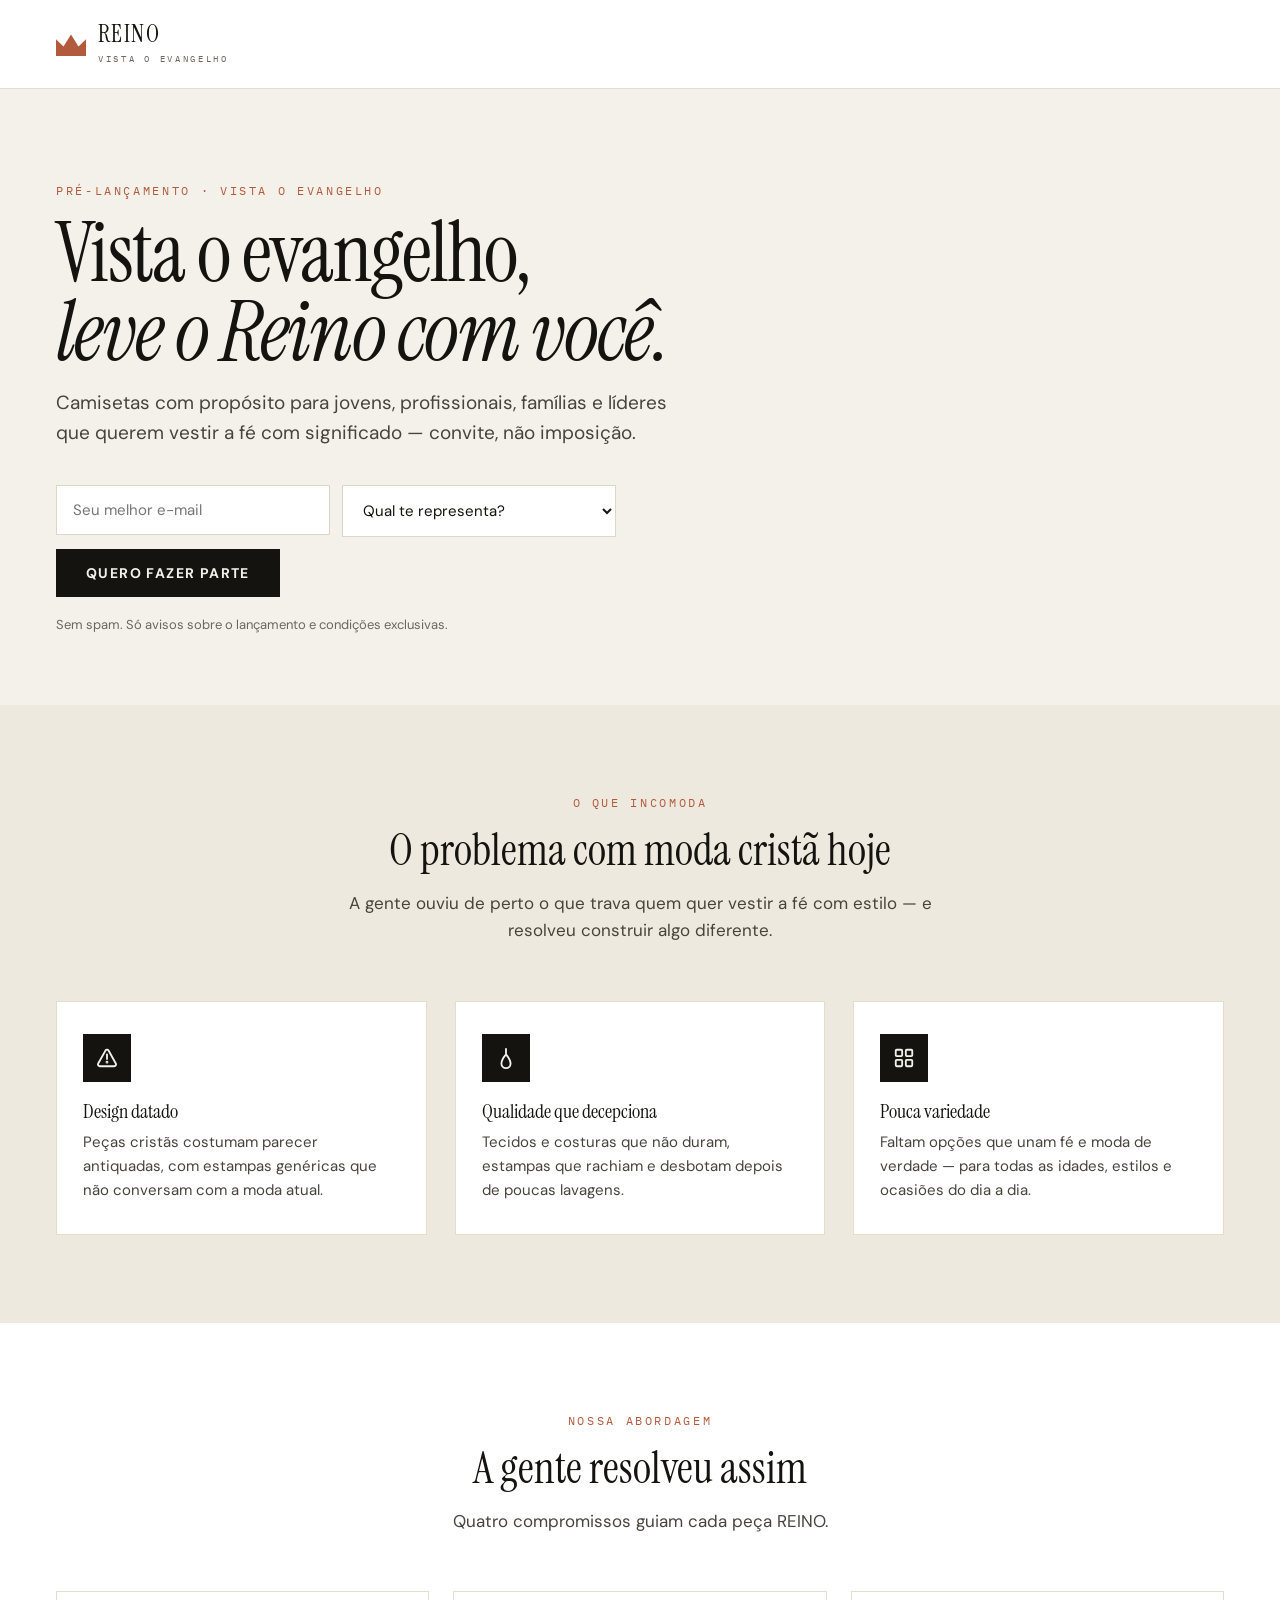
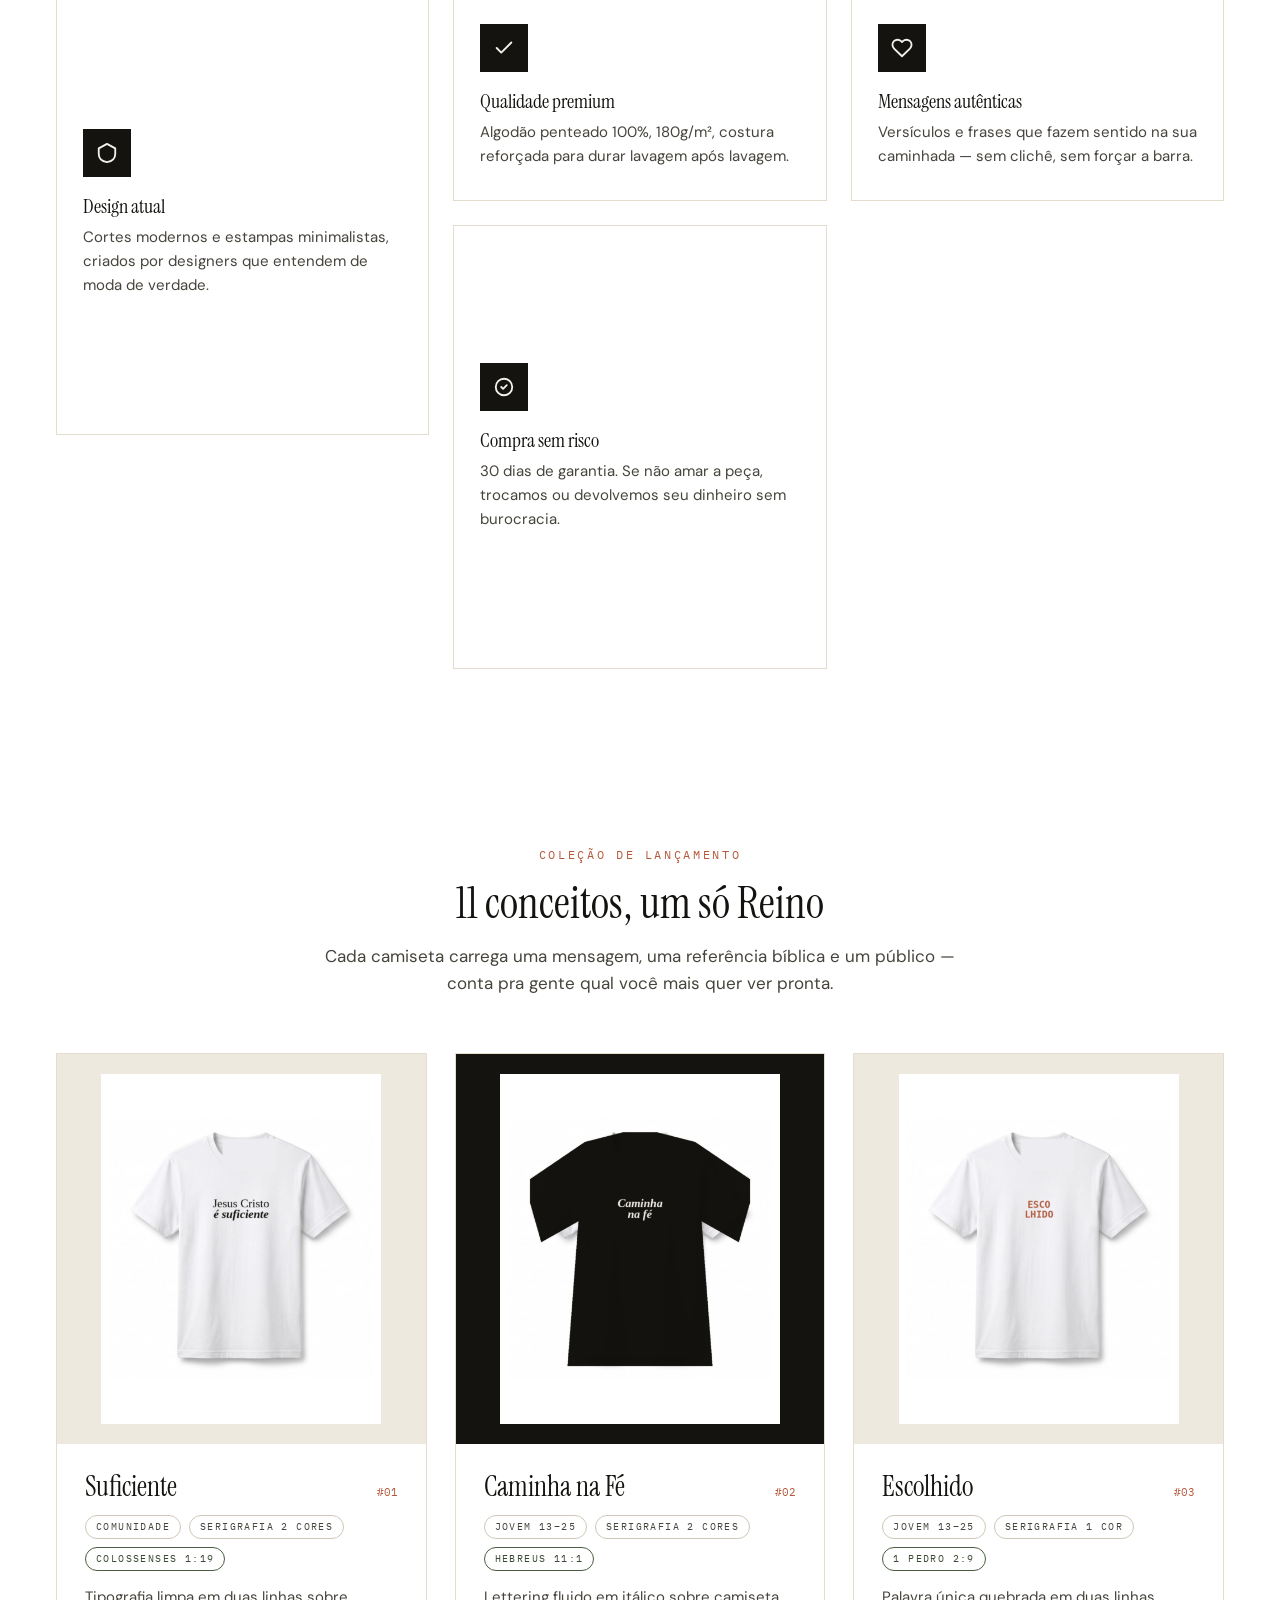
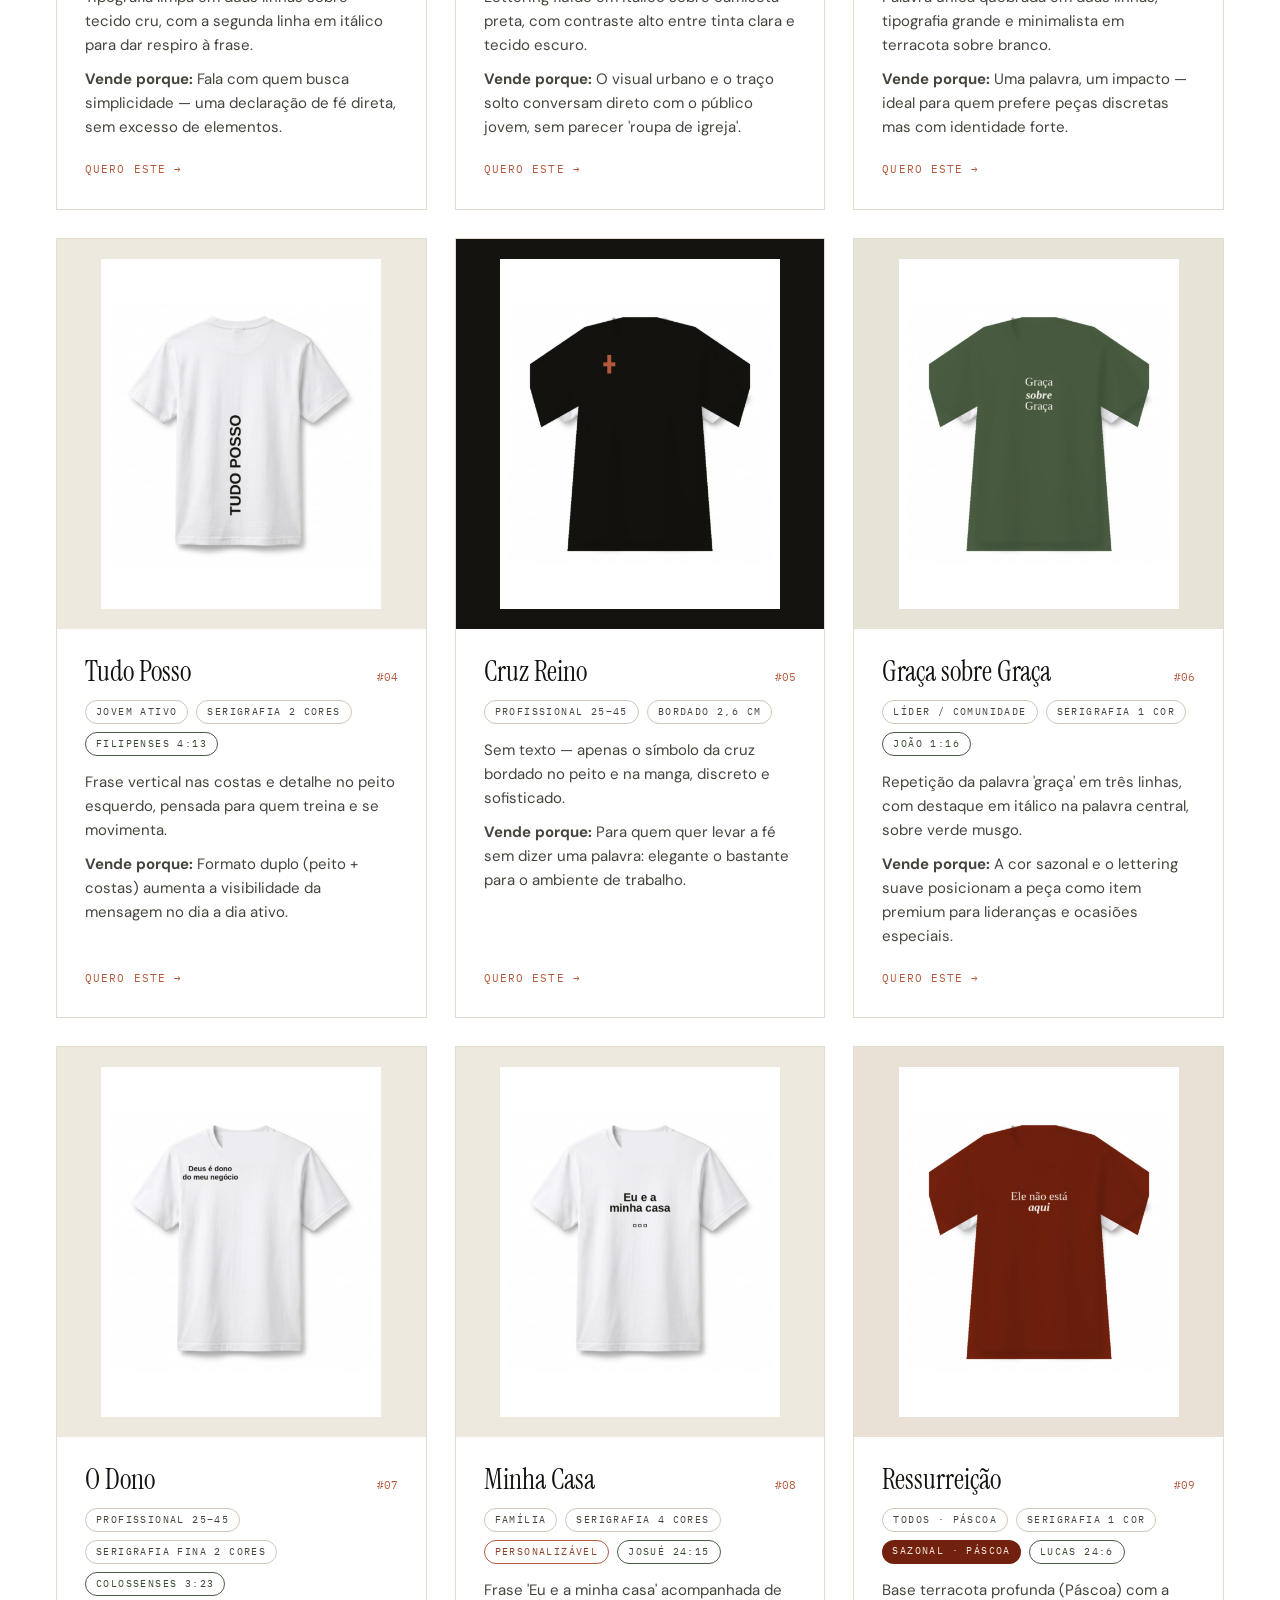
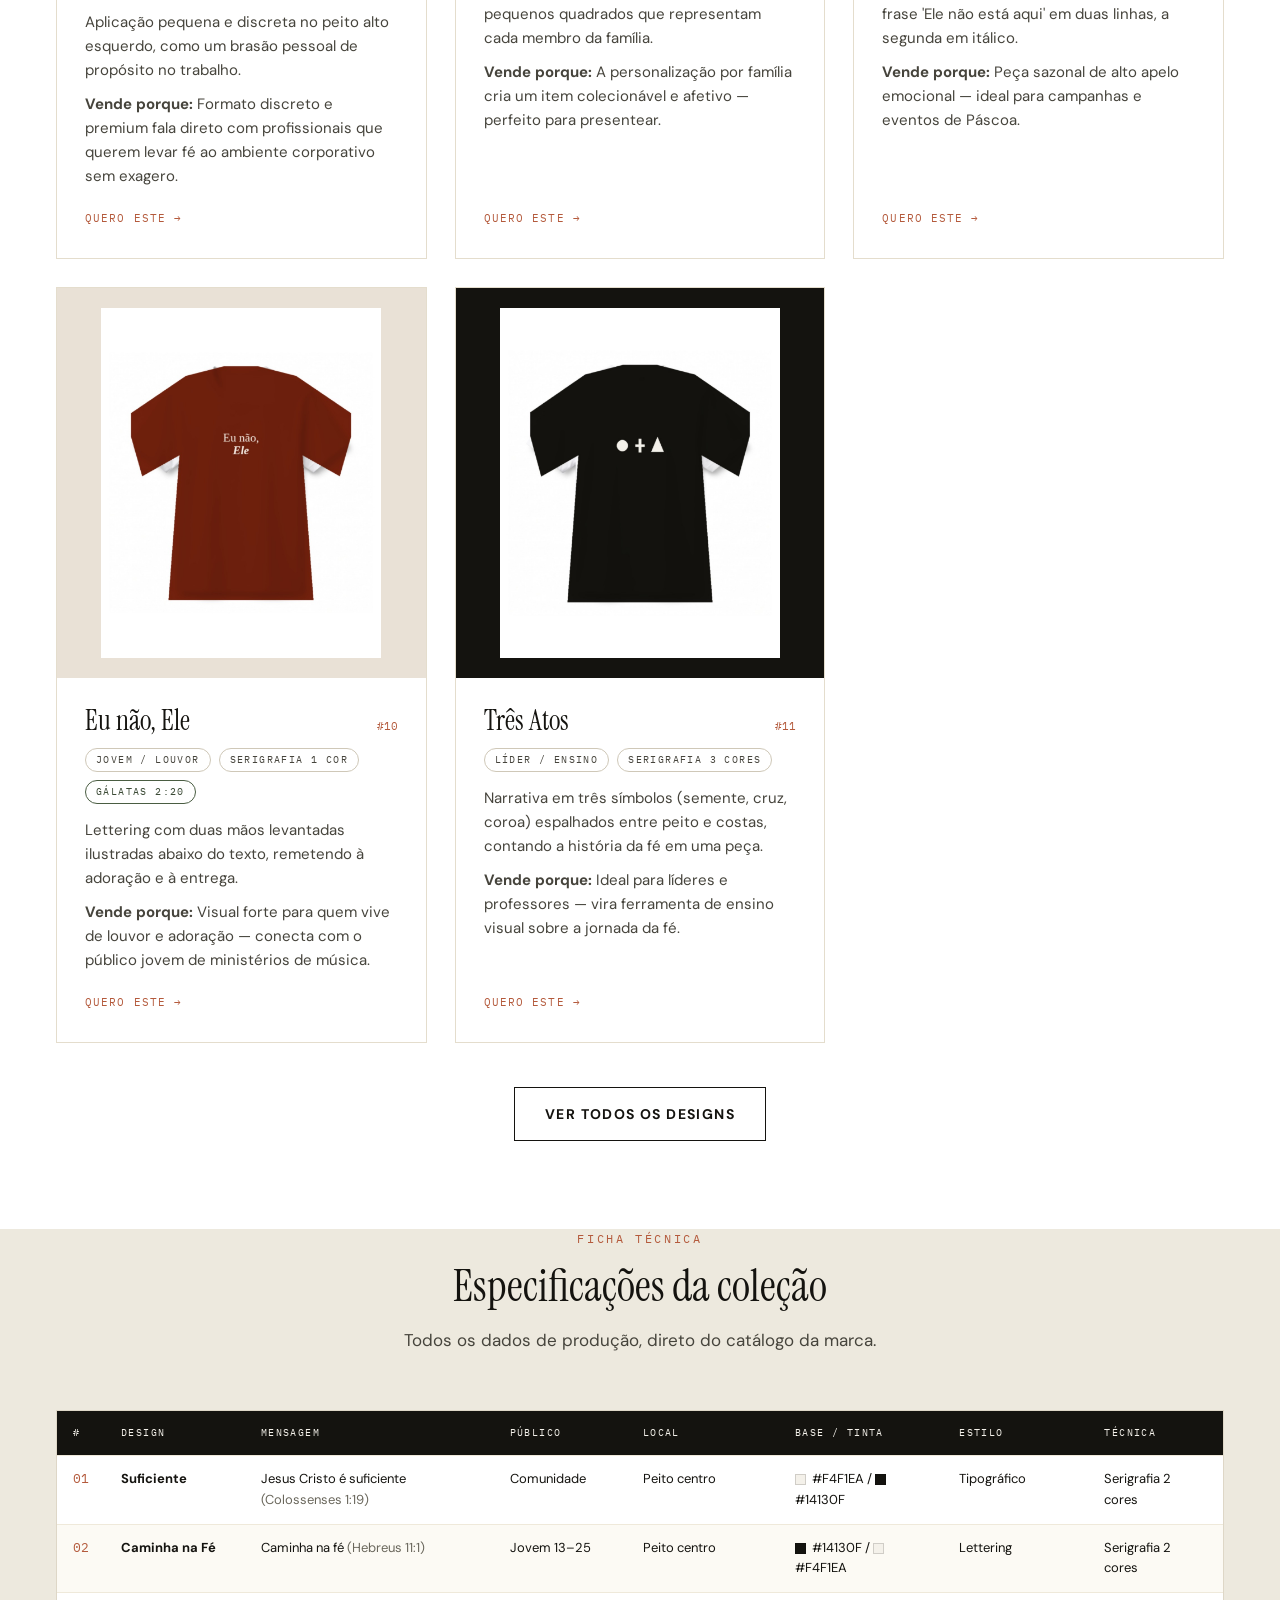
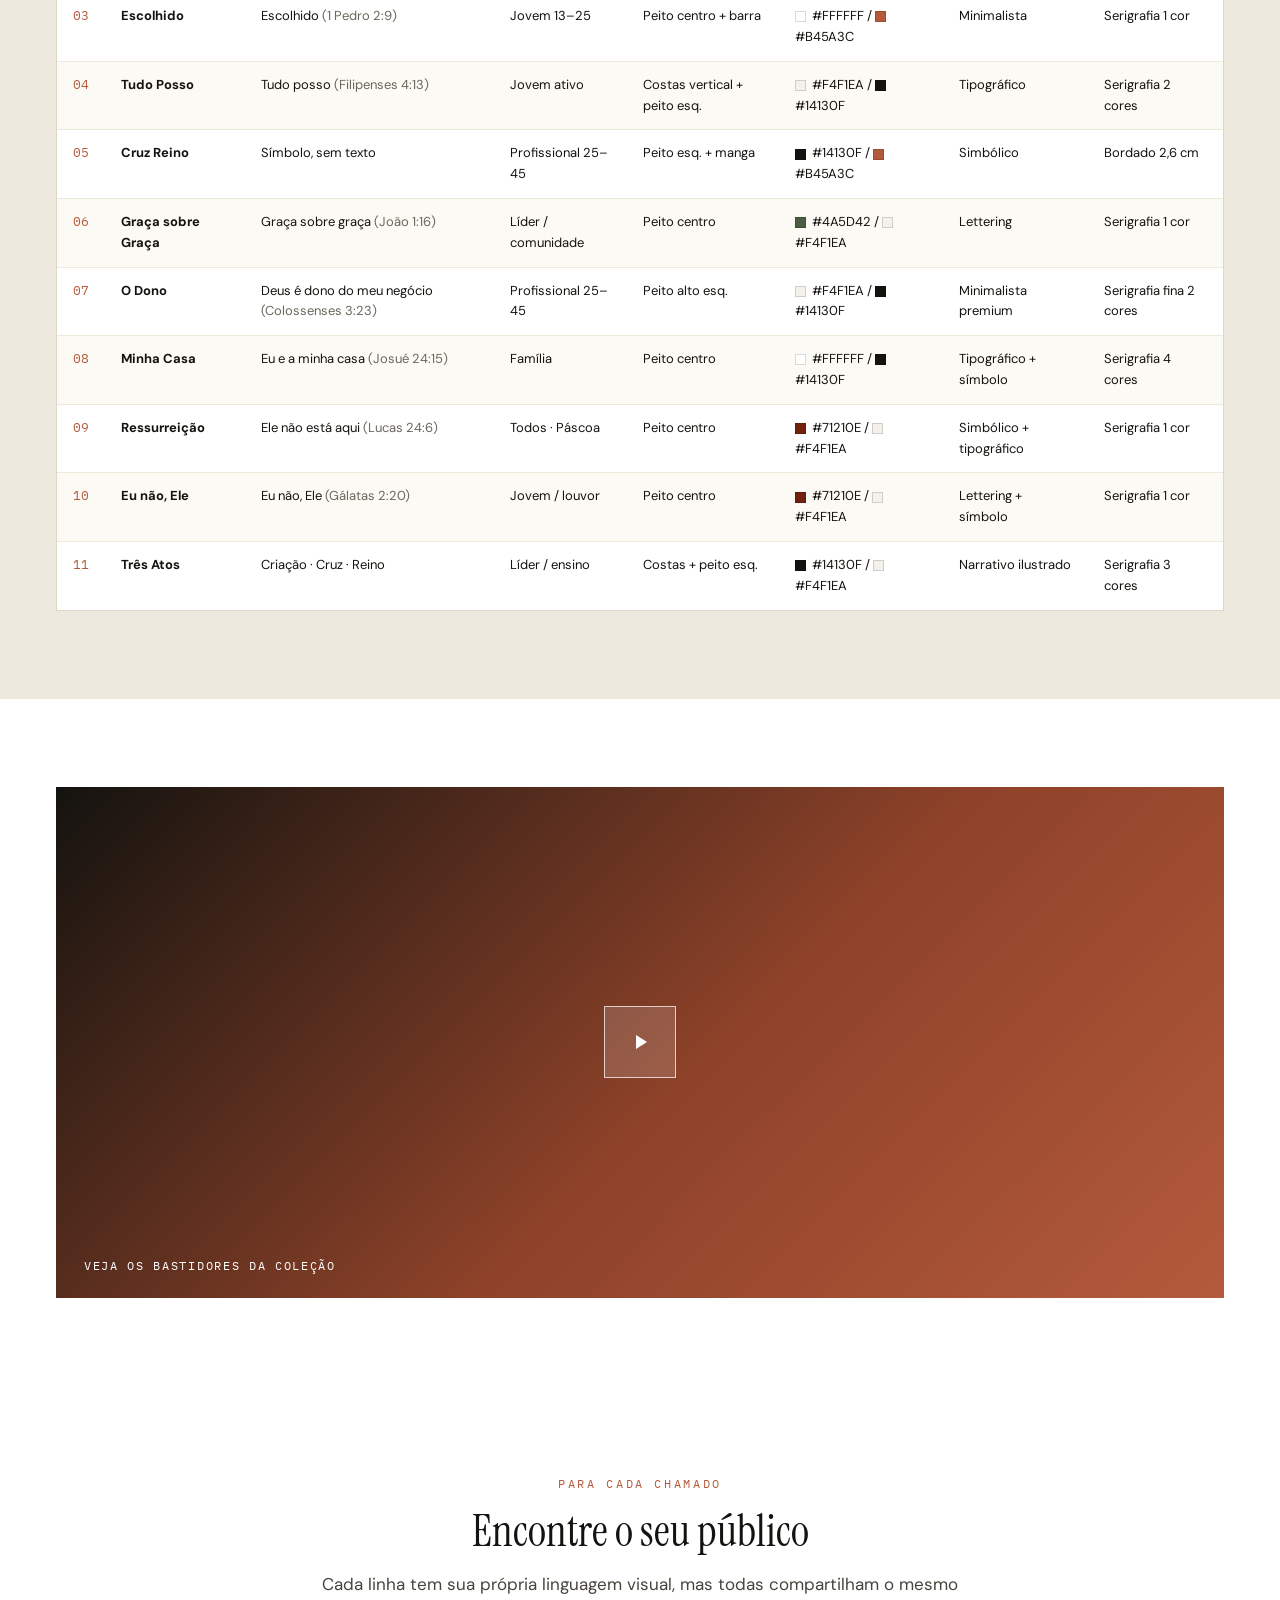
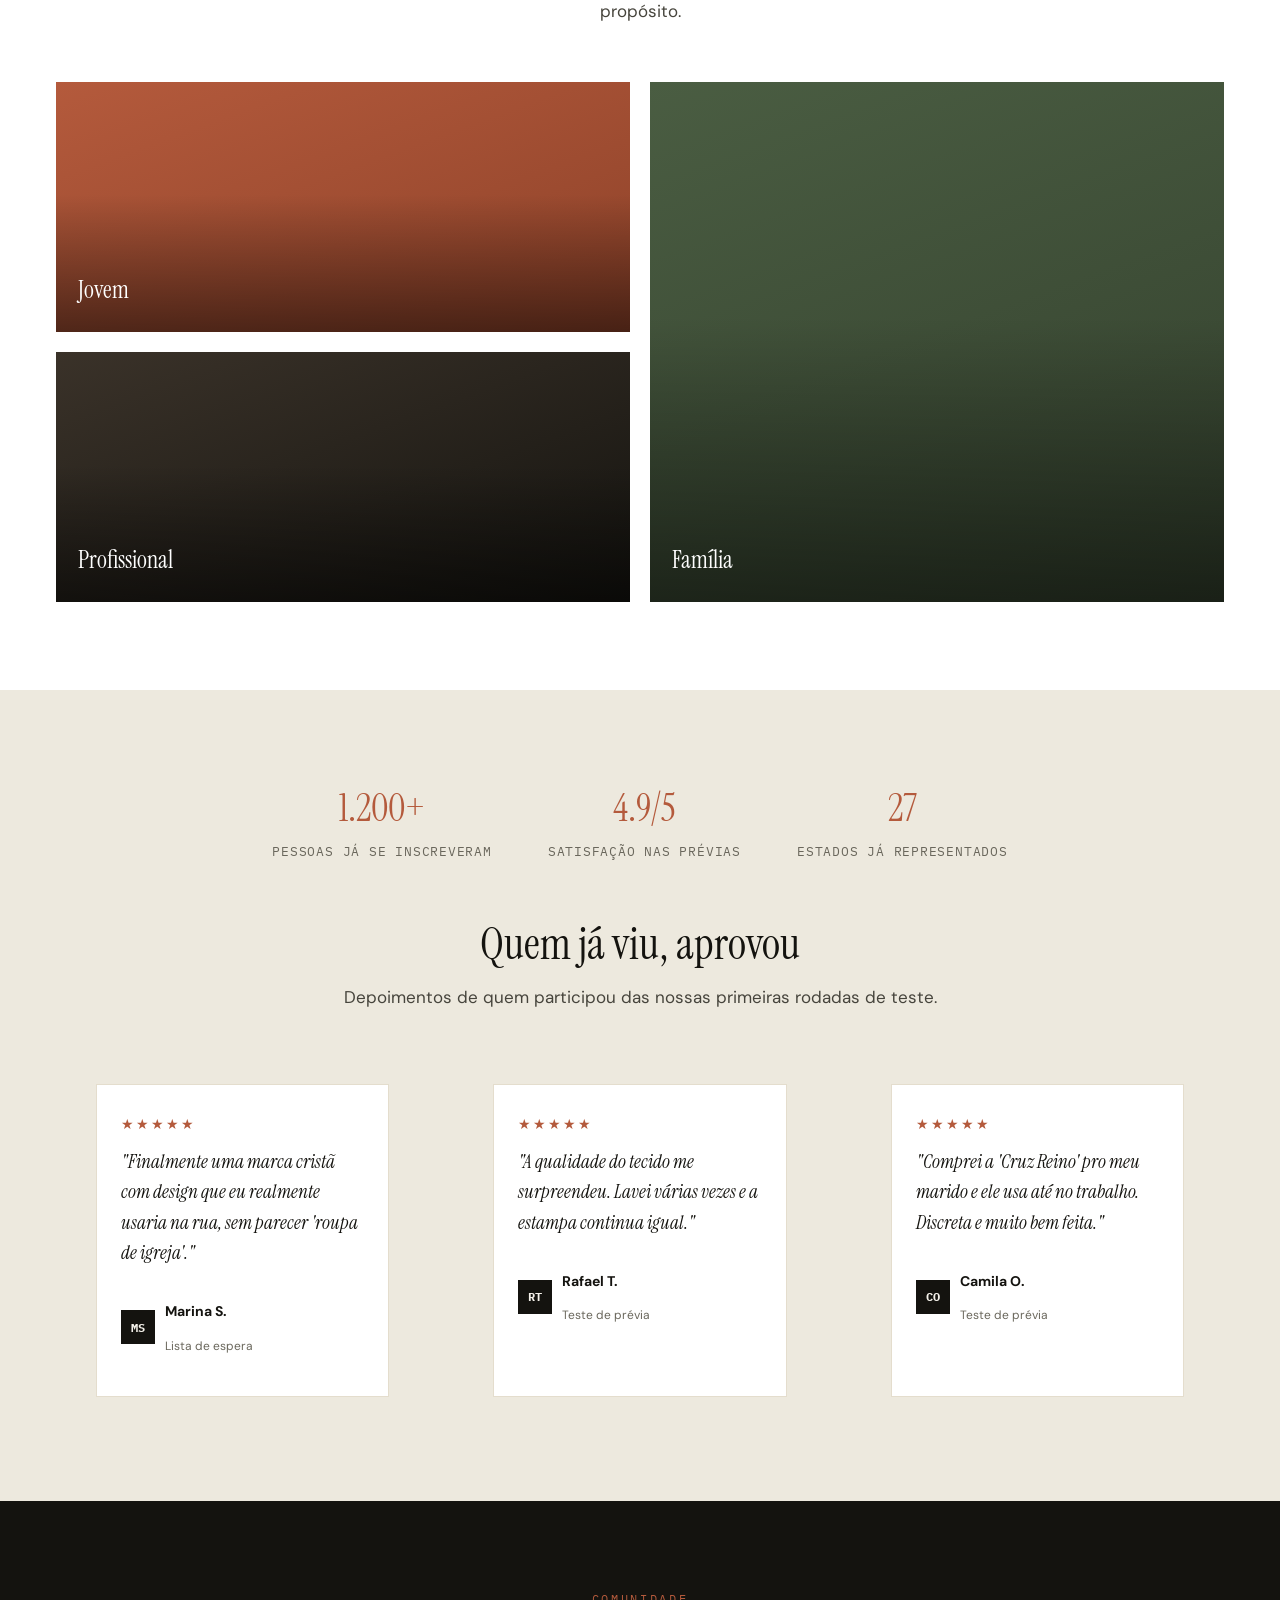
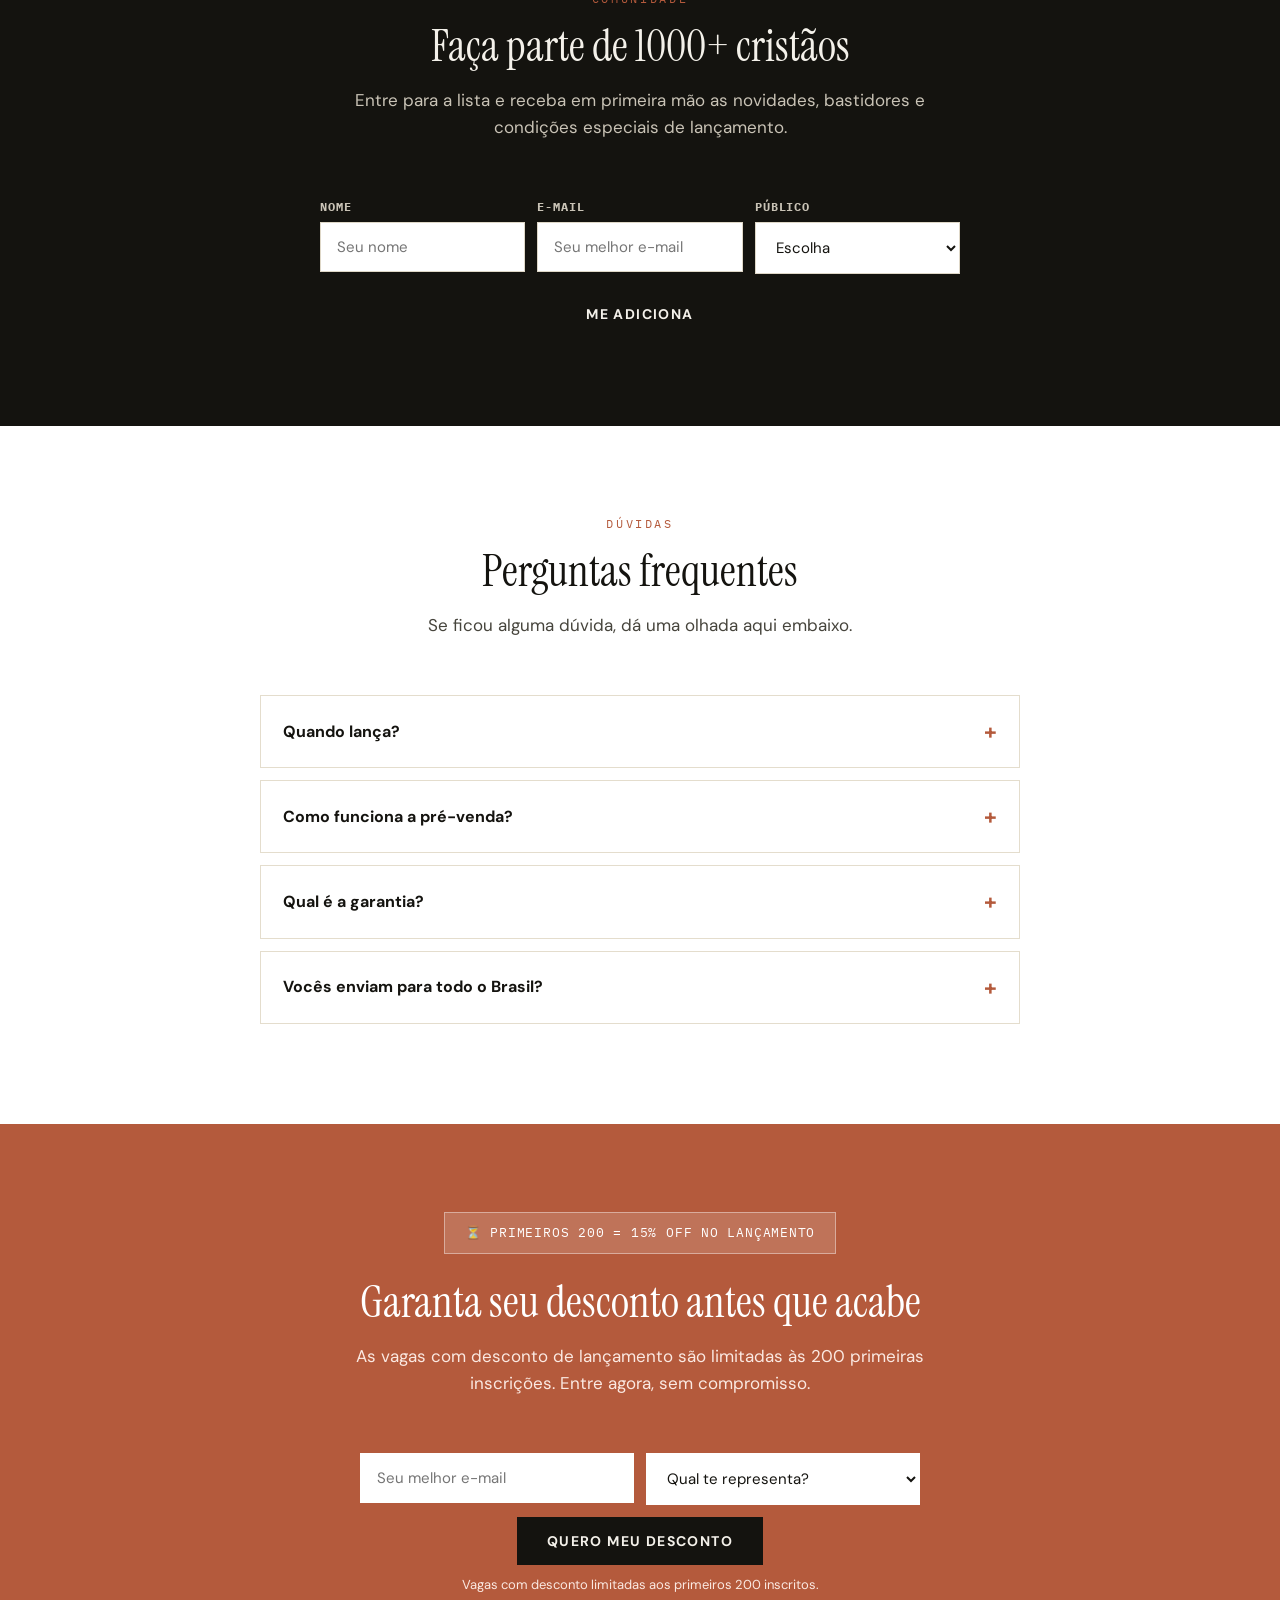
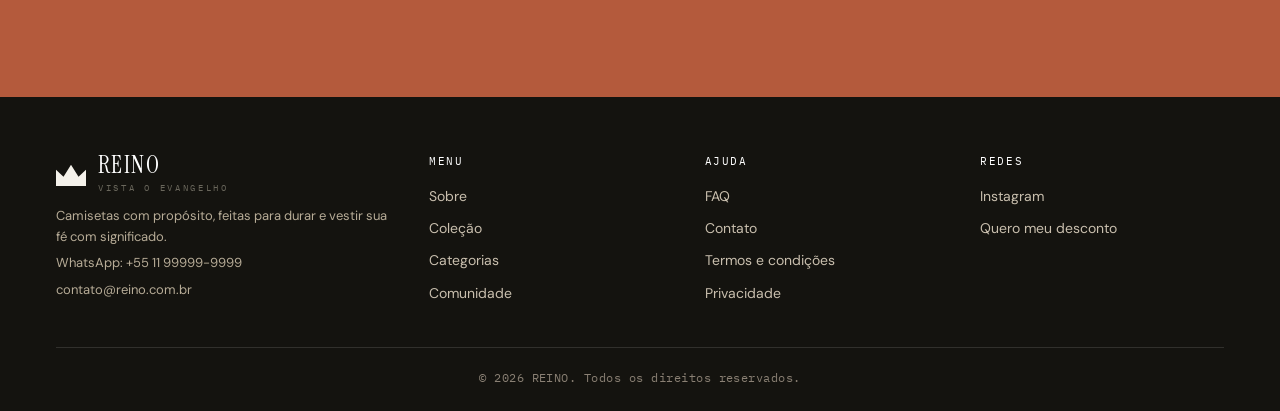
==== commit a53ff86a: "Replace CSS shirt mockups with real composited product photos Generate realistic product photography" ====
--- a/index.html
+++ b/index.html
@@ -263,31 +263,8 @@
   }
   .product-card{background:var(--color-white);border:1px solid var(--color-border);min-width:0;display:flex;flex-direction:column;transition:border-color .15s ease-out, box-shadow .15s ease-out;}
   .product-card:hover{border-color:var(--color-border-strong);box-shadow:var(--shadow);}
-  .mockup-zone{padding:34px;display:flex;align-items:center;justify-content:center;}
-  .shirt-mockup{
-    position:relative;
-    width:100%;
-    max-width:260px;
-    aspect-ratio:4/5;
-    clip-path:polygon(38% 2%, 29% 5%, 10% 15%, 2% 40%, 14% 53%, 21% 36%, 19% 97%, 81% 97%, 79% 36%, 86% 53%, 98% 40%, 90% 15%, 71% 5%, 62% 2%);
-    filter:drop-shadow(0 16px 16px rgba(20,19,15,0.18));
-  }
-  .shirt-mockup.shading-light{box-shadow:inset 30px 0 44px -24px rgba(20,19,15,0.16), inset -30px 0 44px -24px rgba(20,19,15,0.16), inset 0 -34px 44px -28px rgba(20,19,15,0.13), inset 0 22px 30px -22px rgba(255,255,255,0.5);}
-  .shirt-mockup.shading-dark{box-shadow:inset 30px 0 44px -22px rgba(0,0,0,0.55), inset -30px 0 44px -22px rgba(0,0,0,0.55), inset 0 -34px 44px -26px rgba(0,0,0,0.5), inset 0 22px 30px -22px rgba(255,255,255,0.09);}
-  .collar{position:absolute;top:-1%;left:50%;transform:translateX(-50%);width:27%;height:9%;border-radius:0 0 999px 999px;}
-  .print-area{
-    position:absolute;top:23%;left:20%;right:20%;
-    text-align:center;
-    display:flex;flex-direction:column;align-items:center;gap:2px;
-  }
-  .print-area .pline{font-size:13px;line-height:1.25;white-space:nowrap;}
-  .hand{position:absolute;width:20px;height:31px;top:46%;
-    clip-path:polygon(4% 100%, 4% 52%, 8% 52%, 8% 14%, 12% 10%, 17% 10%, 21% 14%, 21% 46%, 26% 46%, 26% 6%, 30% 2%, 35% 2%, 39% 6%, 39% 46%, 44% 46%, 44% 2%, 48% 0%, 53% 0%, 57% 4%, 57% 46%, 62% 46%, 62% 16%, 66% 12%, 71% 12%, 75% 16%, 75% 52%, 82% 52%, 86% 60%, 84% 100%);}
-  .hand-left{left:26%;}
-  .hand-right{right:26%;transform:scaleX(-1);}
-  .symbol-row{display:flex;gap:14px;align-items:center;justify-content:center;font-family:var(--font-mono);font-size:18px;}
-  .family-squares{display:flex;gap:5px;margin-top:8px;}
-  .family-squares span{width:8px;height:8px;border:1px solid currentColor;}
+  .mockup-zone{padding:20px;display:flex;align-items:center;justify-content:center;overflow:hidden;}
+  .mockup-zone img{width:100%;max-width:280px;aspect-ratio:4/5;object-fit:cover;background:#fff;}
 
   .product-body{padding:28px;display:flex;flex-direction:column;flex:1;}
   .product-title-row{display:flex;justify-content:space-between;align-items:baseline;margin-bottom:12px;gap:12px;}
@@ -763,37 +740,37 @@
   var REINO_PRODUCTS = [
     {id:1, slug:"suficiente", nome:"Suficiente", mensagem:"Jesus Cristo é suficiente", referencia:"Colossenses 1:19", publico:"Comunidade", local:"Peito centro", base:"#F4F1EA", tinta:"#14130F", acento:"#B45A3C", estilo:"Tipográfico", tecnica:"Serigrafia 2 cores", linhas:["Jesus Cristo","é suficiente"], italico:"linha2",
       descricao:"Tipografia limpa em duas linhas sobre tecido cru, com a segunda linha em itálico para dar respiro à frase.",
-      vende:"Fala com quem busca simplicidade — uma declaração de fé direta, sem excesso de elementos."},
+      vende:"Fala com quem busca simplicidade — uma declaração de fé direta, sem excesso de elementos.", foto:"assets/products/01-suficiente.jpg"},
     {id:2, slug:"caminha-na-fe", nome:"Caminha na Fé", mensagem:"Caminha na fé", referencia:"Hebreus 11:1", publico:"Jovem 13–25", local:"Peito centro", base:"#14130F", tinta:"#F4F1EA", acento:"#D89272", estilo:"Lettering", tecnica:"Serigrafia 2 cores", linhas:["Caminha","na fé"], italico:"todas",
       descricao:"Lettering fluido em itálico sobre camiseta preta, com contraste alto entre tinta clara e tecido escuro.",
-      vende:"O visual urbano e o traço solto conversam direto com o público jovem, sem parecer 'roupa de igreja'."},
+      vende:"O visual urbano e o traço solto conversam direto com o público jovem, sem parecer 'roupa de igreja'.", foto:"assets/products/02-caminha-na-fe.jpg"},
     {id:3, slug:"escolhido", nome:"Escolhido", mensagem:"Escolhido", referencia:"1 Pedro 2:9", publico:"Jovem 13–25", local:"Peito centro + barra", base:"#FFFFFF", tinta:"#B45A3C", acento:"#A7A192", estilo:"Minimalista", tecnica:"Serigrafia 1 cor", linhas:["ESCO","LHIDO"], italico:"nenhuma",
       descricao:"Palavra única quebrada em duas linhas, tipografia grande e minimalista em terracota sobre branco.",
-      vende:"Uma palavra, um impacto — ideal para quem prefere peças discretas mas com identidade forte."},
+      vende:"Uma palavra, um impacto — ideal para quem prefere peças discretas mas com identidade forte.", foto:"assets/products/03-escolhido.jpg"},
     {id:4, slug:"tudo-posso", nome:"Tudo Posso", mensagem:"Tudo posso", referencia:"Filipenses 4:13", publico:"Jovem ativo", local:"Costas vertical + peito esq.", base:"#F4F1EA", tinta:"#14130F", acento:"#4A5D42", estilo:"Tipográfico", tecnica:"Serigrafia 2 cores", linhas:["TUDO POSSO"], italico:"nenhuma",
       descricao:"Frase vertical nas costas e detalhe no peito esquerdo, pensada para quem treina e se movimenta.",
-      vende:"Formato duplo (peito + costas) aumenta a visibilidade da mensagem no dia a dia ativo."},
+      vende:"Formato duplo (peito + costas) aumenta a visibilidade da mensagem no dia a dia ativo.", foto:"assets/products/04-tudo-posso.jpg"},
     {id:5, slug:"cruz-reino", nome:"Cruz Reino", mensagem:"Símbolo, sem texto", referencia:null, publico:"Profissional 25–45", local:"Peito esq. + manga", base:"#14130F", tinta:"#B45A3C", acento:"#A7A192", estilo:"Simbólico", tecnica:"Bordado 2,6 cm", linhas:[], italico:"nenhuma",
       descricao:"Sem texto — apenas o símbolo da cruz bordado no peito e na manga, discreto e sofisticado.",
-      vende:"Para quem quer levar a fé sem dizer uma palavra: elegante o bastante para o ambiente de trabalho."},
+      vende:"Para quem quer levar a fé sem dizer uma palavra: elegante o bastante para o ambiente de trabalho.", foto:"assets/products/05-cruz-reino.jpg"},
     {id:6, slug:"graca-sobre-graca", nome:"Graça sobre Graça", mensagem:"Graça sobre graça", referencia:"João 1:16", publico:"Líder / comunidade", local:"Peito centro", base:"#4A5D42", tinta:"#F4F1EA", acento:"#E6E4D6", estilo:"Lettering", tecnica:"Serigrafia 1 cor", linhas:["Graça","sobre","Graça"], italico:"linha2",
       descricao:"Repetição da palavra 'graça' em três linhas, com destaque em itálico na palavra central, sobre verde musgo.",
-      vende:"A cor sazonal e o lettering suave posicionam a peça como item premium para lideranças e ocasiões especiais."},
+      vende:"A cor sazonal e o lettering suave posicionam a peça como item premium para lideranças e ocasiões especiais.", foto:"assets/products/06-graca-sobre-graca.jpg"},
     {id:7, slug:"o-dono", nome:"O Dono", mensagem:"Deus é dono do meu negócio", referencia:"Colossenses 3:23", publico:"Profissional 25–45", local:"Peito alto esq.", base:"#F4F1EA", tinta:"#14130F", acento:"#B45A3C", estilo:"Minimalista premium", tecnica:"Serigrafia fina 2 cores", linhas:["Deus é dono","do meu negócio"], italico:"nenhuma",
       descricao:"Aplicação pequena e discreta no peito alto esquerdo, como um brasão pessoal de propósito no trabalho.",
-      vende:"Formato discreto e premium fala direto com profissionais que querem levar fé ao ambiente corporativo sem exagero."},
+      vende:"Formato discreto e premium fala direto com profissionais que querem levar fé ao ambiente corporativo sem exagero.", foto:"assets/products/07-o-dono.jpg"},
     {id:8, slug:"minha-casa", nome:"Minha Casa", mensagem:"Eu e a minha casa", referencia:"Josué 24:15", publico:"Família", local:"Peito centro", base:"#FFFFFF", tinta:"#14130F", acento:"#B45A3C", estilo:"Tipográfico + símbolo", tecnica:"Serigrafia 4 cores", linhas:["Eu e a","minha casa"], italico:"nenhuma", personalizavel:"número de quadrados = membros da casa",
       descricao:"Frase 'Eu e a minha casa' acompanhada de pequenos quadrados que representam cada membro da família.",
-      vende:"A personalização por família cria um item colecionável e afetivo — perfeito para presentear."},
+      vende:"A personalização por família cria um item colecionável e afetivo — perfeito para presentear.", foto:"assets/products/08-minha-casa.jpg"},
     {id:9, slug:"ressurreicao", nome:"Ressurreição", mensagem:"Ele não está aqui", referencia:"Lucas 24:6", publico:"Todos · Páscoa", local:"Peito centro", base:"#71210E", tinta:"#F4F1EA", acento:"#F7E6DC", estilo:"Simbólico + tipográfico", tecnica:"Serigrafia 1 cor", linhas:["Ele não está","aqui"], italico:"linha2", sazonal:"Páscoa",
       descricao:"Base terracota profunda (Páscoa) com a frase 'Ele não está aqui' em duas linhas, a segunda em itálico.",
-      vende:"Peça sazonal de alto apelo emocional — ideal para campanhas e eventos de Páscoa."},
+      vende:"Peça sazonal de alto apelo emocional — ideal para campanhas e eventos de Páscoa.", foto:"assets/products/09-ressurreicao.jpg"},
     {id:10, slug:"eu-nao-ele", nome:"Eu não, Ele", mensagem:"Eu não, Ele", referencia:"Gálatas 2:20", publico:"Jovem / louvor", local:"Peito centro", base:"#71210E", tinta:"#F4F1EA", acento:"#F7E6DC", estilo:"Lettering + símbolo", tecnica:"Serigrafia 1 cor", linhas:["Eu não,","Ele"], italico:"linha2", simbolo:"duas mãos levantadas",
       descricao:"Lettering com duas mãos levantadas ilustradas abaixo do texto, remetendo à adoração e à entrega.",
-      vende:"Visual forte para quem vive de louvor e adoração — conecta com o público jovem de ministérios de música."},
+      vende:"Visual forte para quem vive de louvor e adoração — conecta com o público jovem de ministérios de música.", foto:"assets/products/10-eu-nao-ele.jpg"},
     {id:11, slug:"tres-atos", nome:"Três Atos", mensagem:"Criação · Cruz · Reino", referencia:null, publico:"Líder / ensino", local:"Costas + peito esq.", base:"#14130F", tinta:"#F4F1EA", acento:"#B45A3C", estilo:"Narrativo ilustrado", tecnica:"Serigrafia 3 cores", linhas:[], italico:"nenhuma", simbolo:"semente, cruz, coroa",
       descricao:"Narrativa em três símbolos (semente, cruz, coroa) espalhados entre peito e costas, contando a história da fé em uma peça.",
-      vende:"Ideal para líderes e professores — vira ferramenta de ensino visual sobre a jornada da fé."}
+      vende:"Ideal para líderes e professores — vira ferramenta de ensino visual sobre a jornada da fé.", foto:"assets/products/11-tres-atos.jpg"}
   ];
 
   function zoneBg(base){
@@ -802,52 +779,10 @@
     if (base === '#14130F') return '#14130F';
     return '#EDE9DE';
   }
-  function isLightBase(base){ return base === '#F4F1EA' || base === '#FFFFFF'; }
   function esc(s){ return String(s).replace(/[&<>"']/g, function(c){ return {'&':'&amp;','<':'&lt;','>':'&gt;','"':'&quot;',"'":'&#39;'}[c]; }); }
 
-  function fontForEstilo(estilo){
-    if (estilo.indexOf('Minimalista') === 0 || estilo.indexOf('Minimalista') > -1) return "font-family:var(--font-mono);font-weight:700;letter-spacing:.06em;text-transform:uppercase;";
-    if (estilo.indexOf('Lettering') > -1) return "font-family:var(--font-display);font-style:italic;font-size:16px;";
-    return "font-family:var(--font-body);font-weight:700;letter-spacing:.02em;text-transform:uppercase;";
-  }
-
-  function renderPrintArea(p){
-    if (p.linhas && p.linhas.length) {
-      var styleBase = fontForEstilo(p.estilo);
-      var lines = p.linhas.map(function(line, idx){
-        var italic = (p.italico === 'todas') || (p.italico === 'linha2' && idx === 1);
-        return '<span class="pline" style="' + styleBase + (italic ? 'font-style:italic;' : '') + 'color:' + p.tinta + ';">' + esc(line) + '</span>';
-      }).join('');
-      var extra = '';
-      if (p.simbolo === 'duas mãos levantadas') {
-        return '<div class="print-area"><div class="hand hand-left" style="background:' + p.tinta + ';"></div><div class="hand hand-right" style="background:' + p.tinta + ';"></div>' + lines + '</div>';
-      }
-      if (p.personalizavel) {
-        extra = '<div class="family-squares" style="color:' + p.tinta + ';"><span></span><span></span><span></span></div>';
-      }
-      return '<div class="print-area">' + lines + extra + '</div>';
-    }
-    // Sem linhas de texto: produtos simbólicos
-    if (p.slug === 'cruz-reino') {
-      return '<div class="print-area"><div style="width:22px;height:22px;position:relative;">' +
-        '<div style="position:absolute;left:9px;top:0;width:4px;height:22px;background:' + p.tinta + ';"></div>' +
-        '<div style="position:absolute;left:0;top:8px;width:22px;height:4px;background:' + p.tinta + ';"></div>' +
-        '</div></div>';
-    }
-    if (p.slug === 'tres-atos') {
-      return '<div class="print-area"><div class="symbol-row" style="color:' + p.tinta + ';"><span title="Semente">●</span><span title="Cruz">✝</span><span title="Coroa">♛</span></div></div>';
-    }
-    return '';
-  }
-
   function renderShirt(p){
-    var zbg = zoneBg(p.base);
-    var shading = isLightBase(p.base) ? 'shading-light' : 'shading-dark';
-    return '' +
-      '<div class="shirt-mockup ' + shading + '" style="background:' + p.base + ';">' +
-        '<div class="collar" style="background:' + zbg + ';"></div>' +
-        renderPrintArea(p) +
-      '</div>';
+    return '<img src="' + p.foto + '" alt="Camiseta REINO — ' + esc(p.nome) + '" loading="lazy">';
   }
 
   function renderBadges(p){
